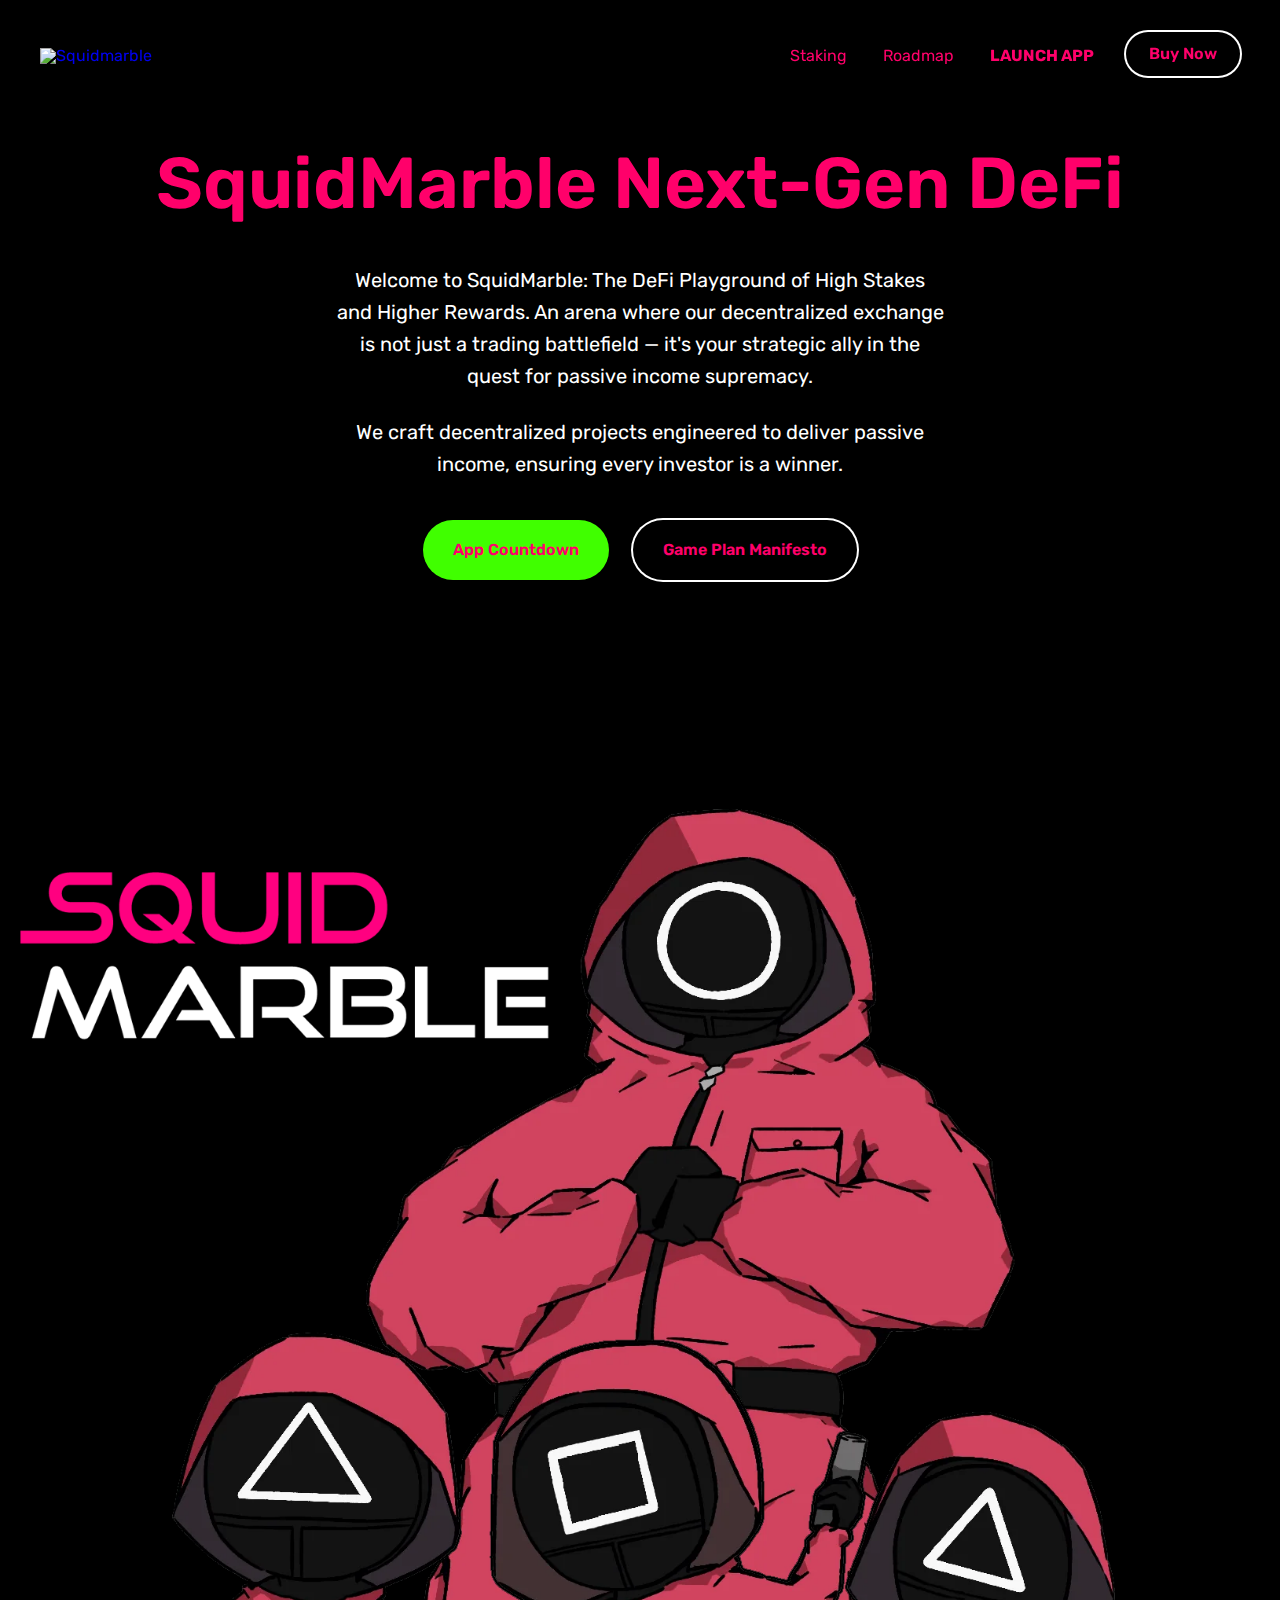
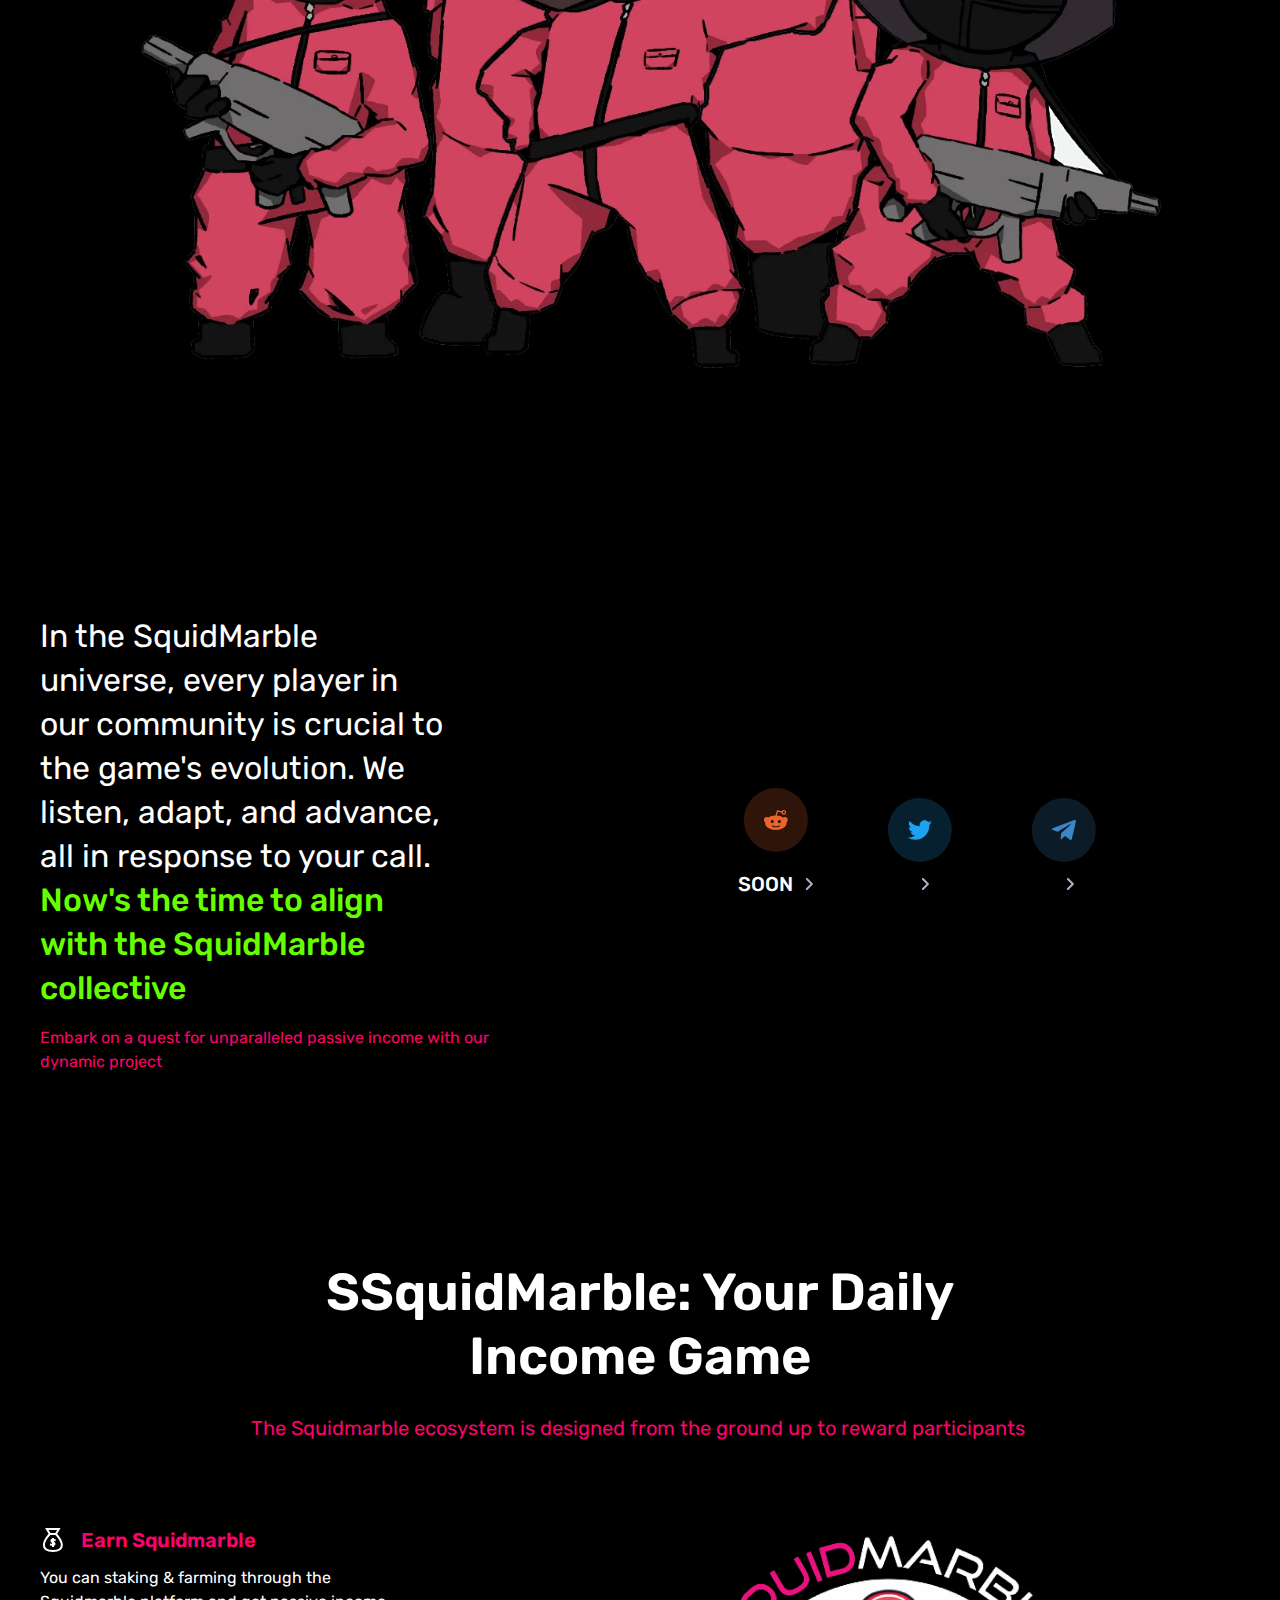
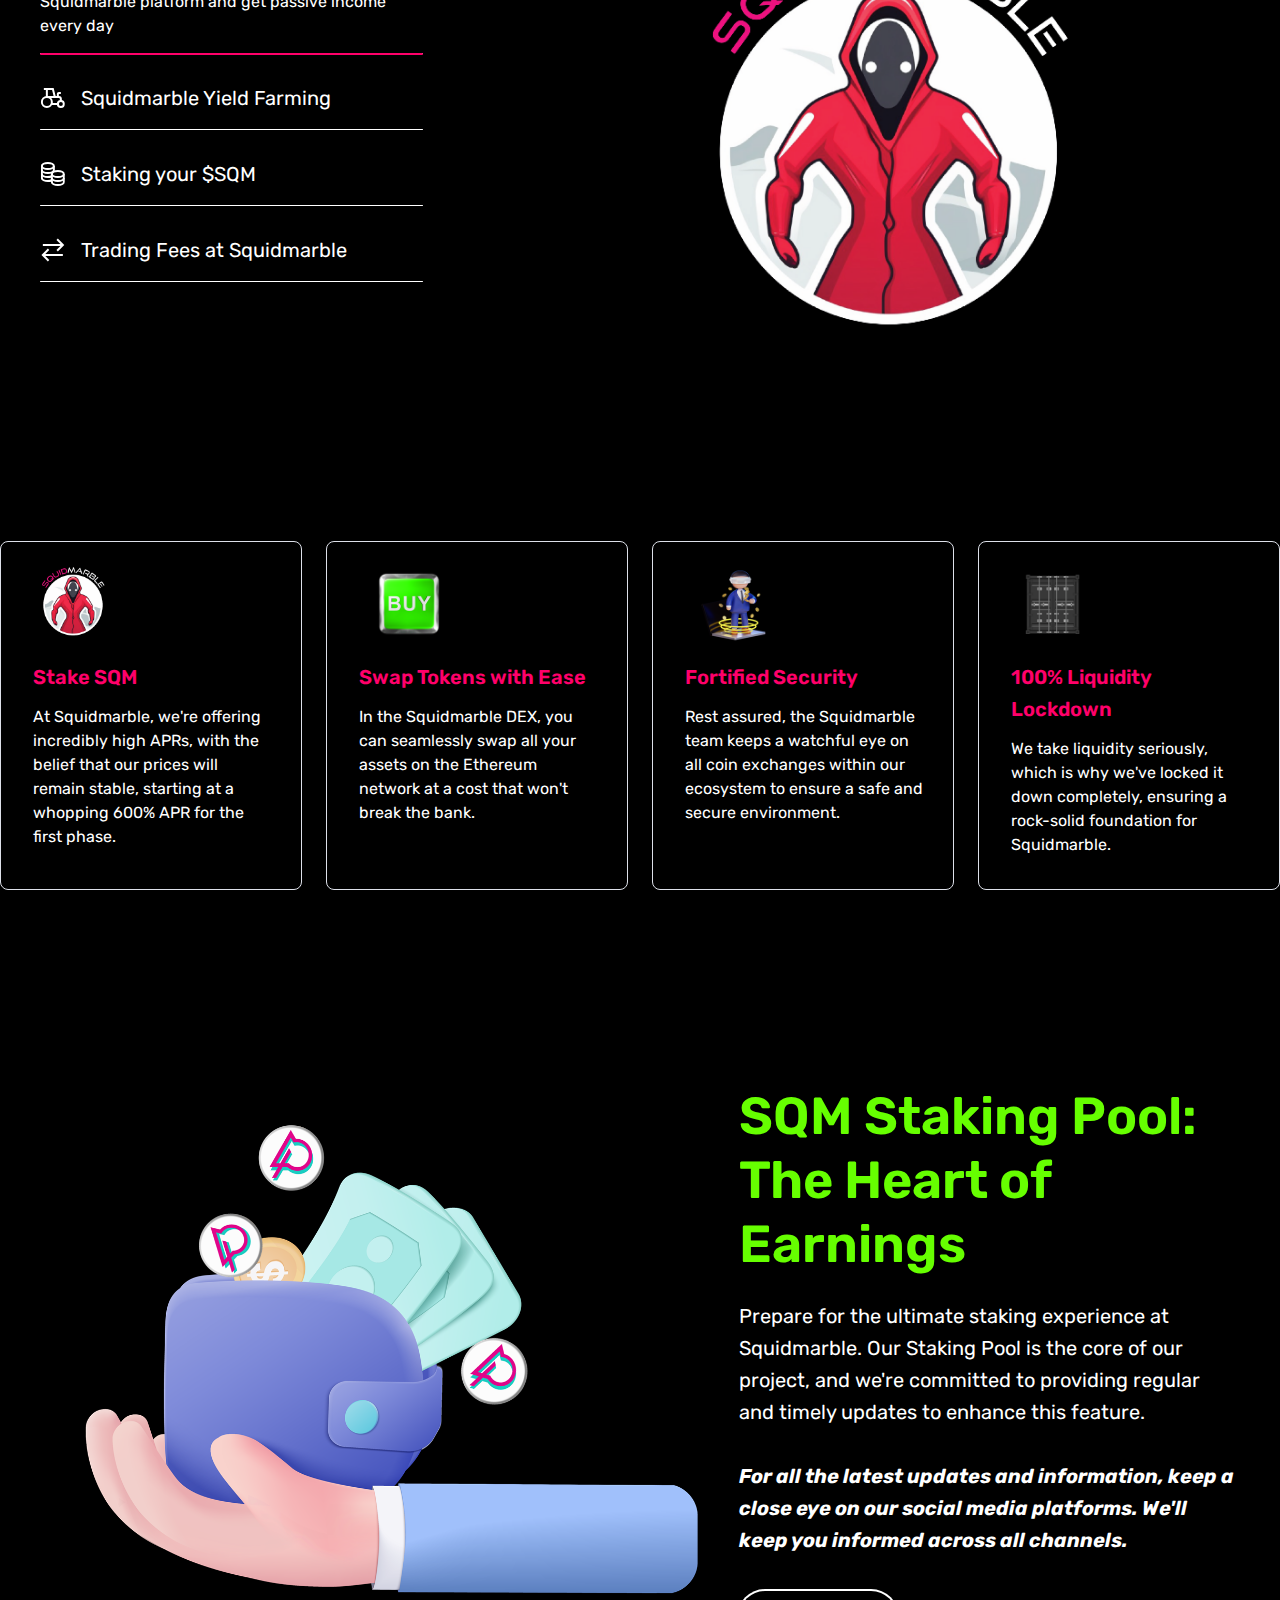
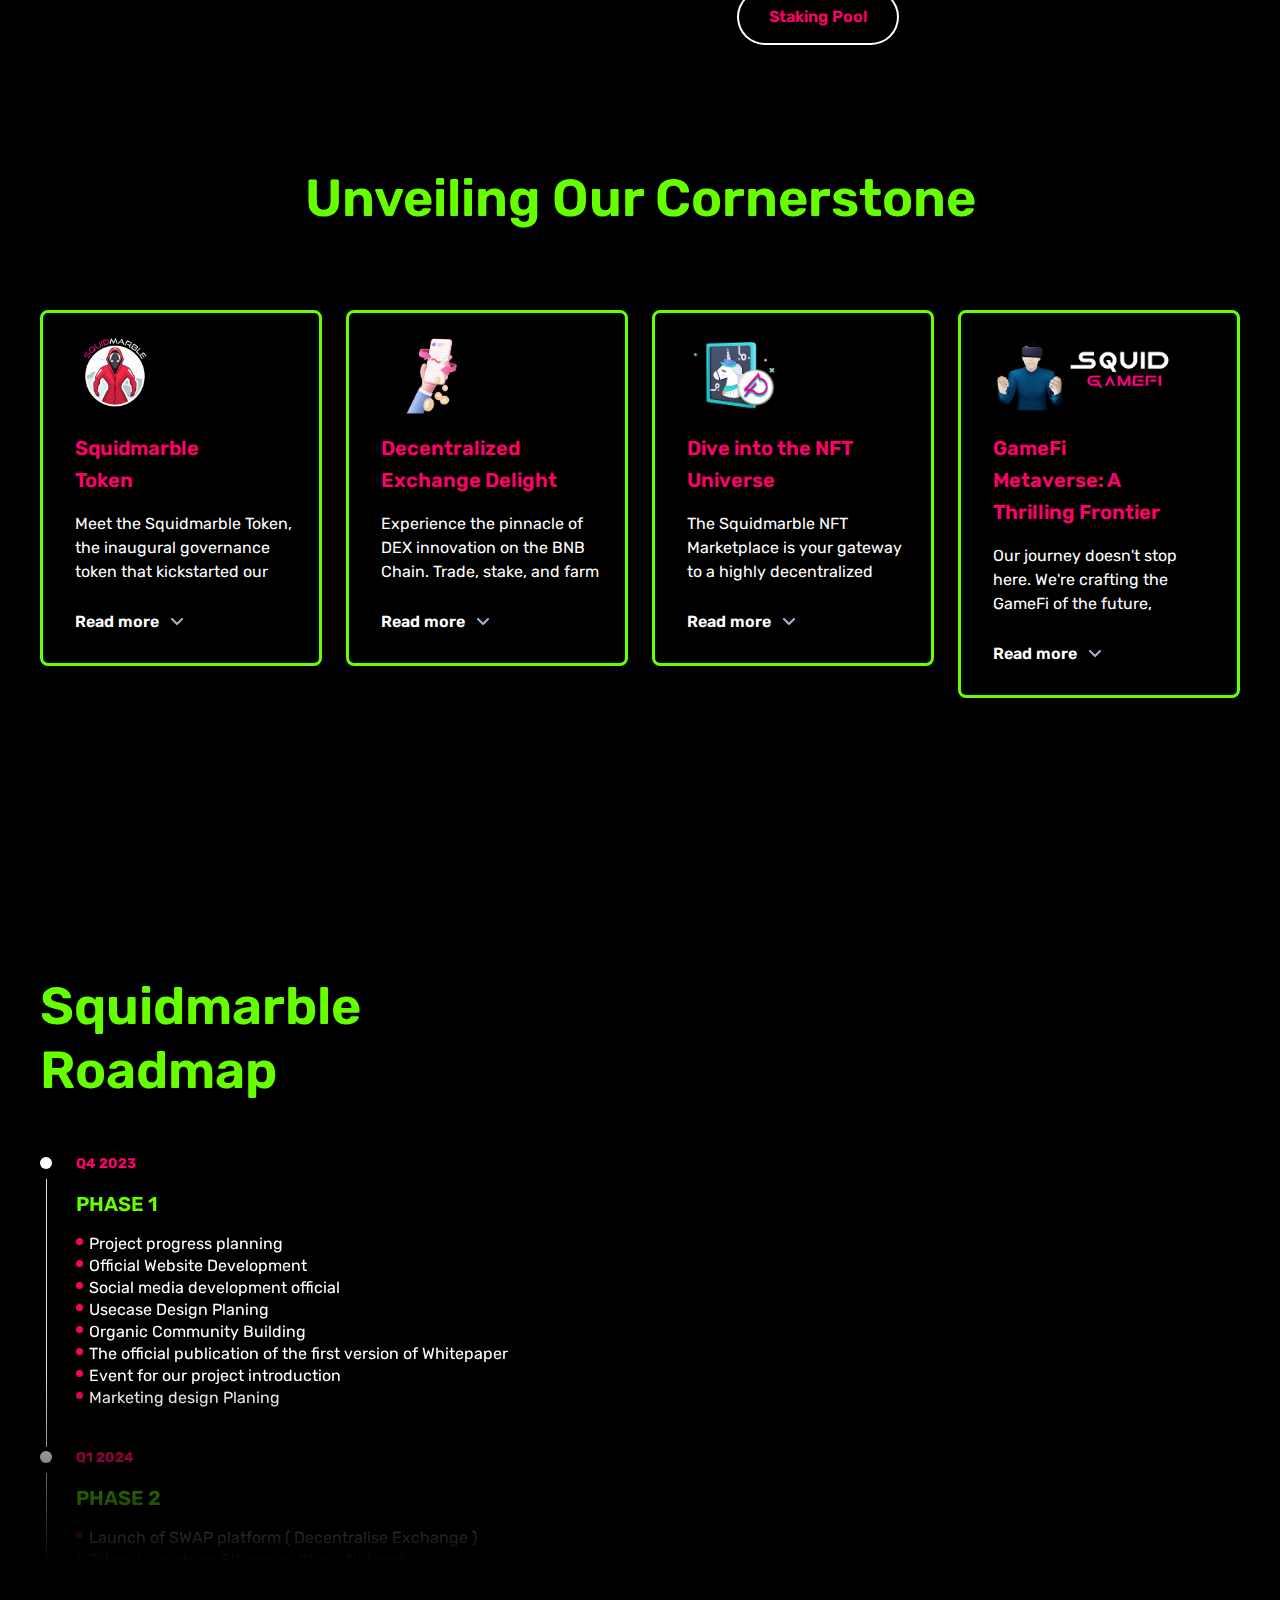
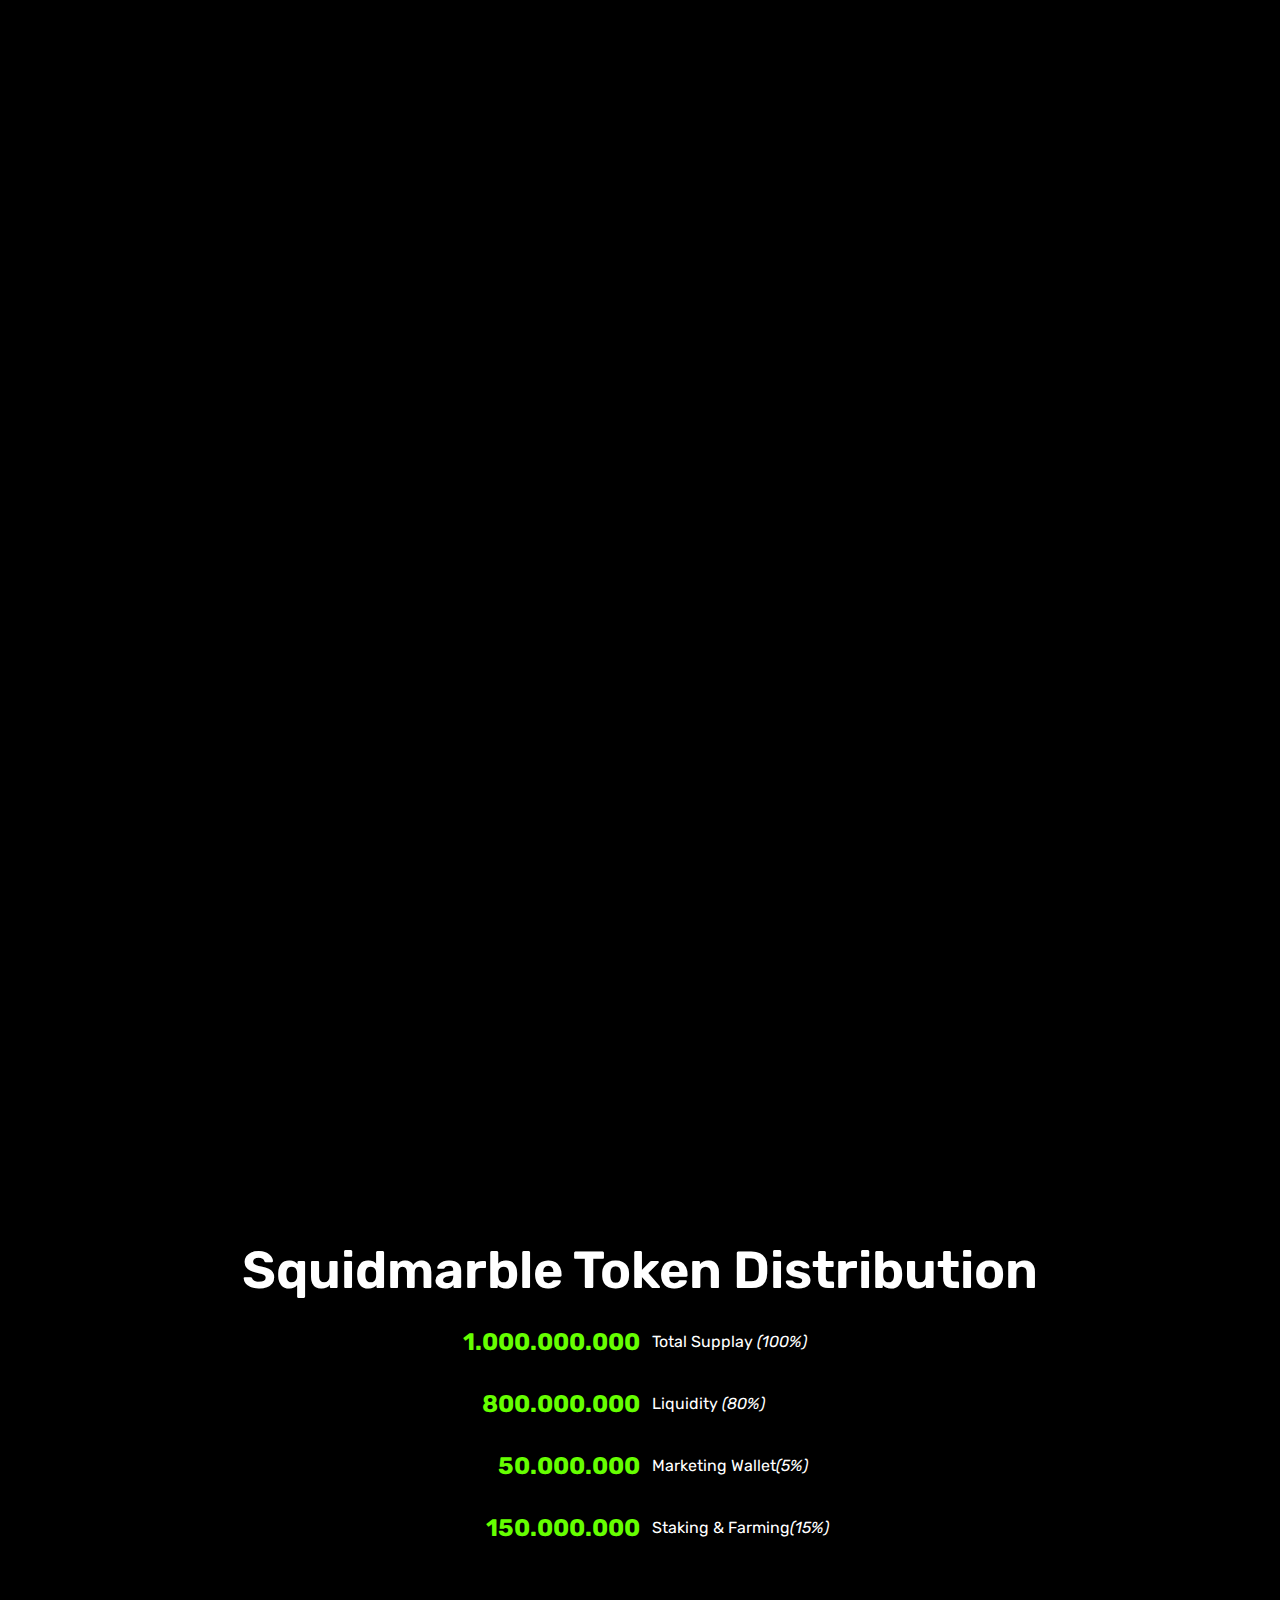
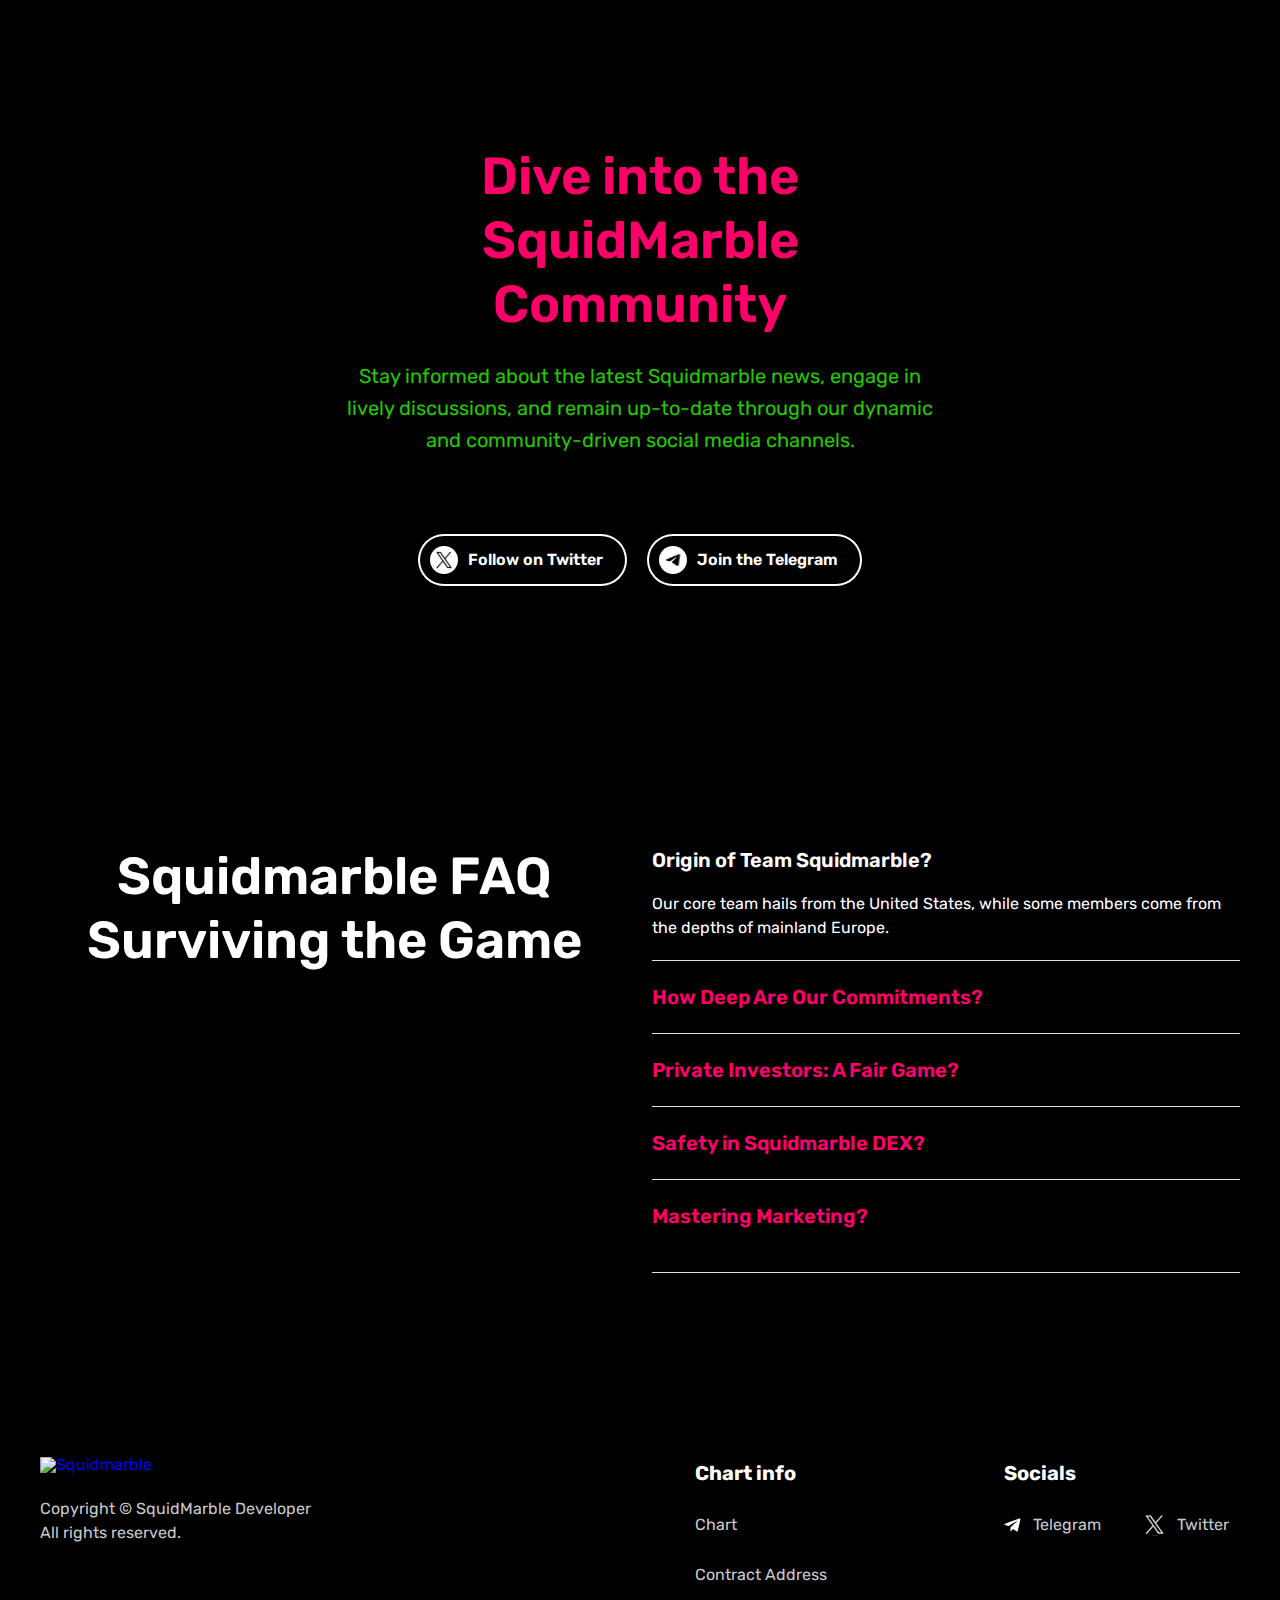
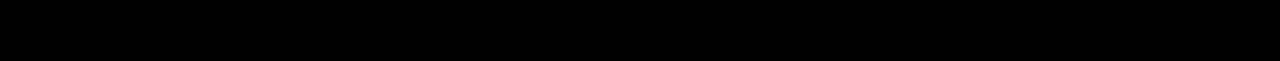
==== index.html @ 3fe1e19d "first commit" ====
<!DOCTYPE html>
<html lang="en">

<head>
    <meta charset="utf-8">

    <meta http-equiv="X-UA-Compatible" content="IE=edge">
    <meta name="viewport" content="width=device-width,initial-scale=1">
    <meta name="title" content>
    <meta name="HandheldFriendly" content="true">
    <meta name="keywords" content="Squidmarble, SQMS swap, community driven, Squidmarble , margindex, margin dex">
    <meta name="description" content="Squidmarble the Next Defi Generation ">
    <meta name="robots" content="index, follow, max-image-preview:large, max-snippet:-1, max-video-preview:-1">
    <meta name="google-site-verification" content="RtBxcLBtGXxEgmOF1gCZy0cB_8_mSmBjS_as_GaLilU">
    <link rel="apple-touch-icon" sizes="180x180" href="images/apple-touch-icon.html">
    <link rel="icon" type="image/png" sizes="32x32" href="images/defi-1.png">
    <link rel="icon" type="image/png" sizes="16x16" href="images/favicon-16x16.png">
    <link rel="mask-icon" href="fonts/safari-pinned-tab.svg" color="#E63223">
    <meta name="msapplication-TileColor" content="#E63223">
    <link rel="mask-icon" href="static.html" color="#E63223">
    <link rel="canonical" href="https://Squidmarble.net/">
    <meta name="theme-color" content="#E63223">

  


    <!-- Open Graph / Facebook -->
    <meta property="og:locale" content="en_US">
    <meta property="og:type" content="website">
    <meta property="og:url" content="https://Squidmarble.net/">
    <meta property="og:title" content="Home">
    <meta property="og:site_name" content="Squidmarble">
    <meta property="og:title" content="Squidmarble">
    <meta property="og:description"
        content="Squidmarble The Next Squidmarble the Next Defi Generation DeFi of community driven and a decentralized margin trading protocol">
    <meta property="og:image" content="images/Squidmarble.png">

    <!-- Twitter -->
    <meta name="twitter:site" content="@SquidmarbleStBets">
    <meta property="twitter:card" content="https://Squidmarble.net/static/logo.svg">
    <meta property="twitter:url" content="https://Squidmarble.net/">
    <meta property="twitter:description"
        content="Squidmarble The Next Squidmarble the Next Defi Generation DeFi of community driven and a decentralized margin trading protocol">
    <meta property="twitter:image" content="https://Squidmarble.net/static/logo.svg">
    <title>
        Squidmarble The Next Defi & GameFi Project </title>
    <!-- Google Tag Manager -->
    <script async src="../www.googletagmanager.com/gtm3c4d.js?id=GTM-KKPHSHS"></script>
    <script>
        (function (w, d, s, l, i) {
            w[l] = w[l] || [];
            w[l].push({ "gtm.start": new Date().getTime(), event: "gtm.js" });
            var f = d.getElementsByTagName(s)[0],
                j = d.createElement(s),
                dl = l != "dataLayer" ? "&l=" + l : "";
            j.async = true;
            j.src = "../www.googletagmanager.com/gtm5445.html?id=" + i + dl;
            f.parentNode.insertBefore(j, f);
        })(window, document, "script", "dataLayer", "GTM-KKPHSHS");
    </script>
    <!-- End Google Tag Manager -->
    <link href="css/main.css" rel="stylesheet">
    
</head>

<body>

    <body style="background-color:rgb(0, 0, 0) !important">

        <!-- Google Tag Manager (noscript) -->
        <noscript><iframe src="https://www.googletagmanager.com/ns.html?id=GTM-KKPHSHS" height="0" width="0"
                style="display: none; visibility: hidden"></iframe></noscript>
        <!-- End Google Tag Manager (noscript) -->
        <header class="primary-header">
            <div style="
          height: 39px;
          background: #00a0ca;
          margin-bottom: 16px;
          display: flex;
          justify-content: center;
          align-items: center;
          padding-top: 0px;
          display: none;
        ">
                <a href="#"><span style="
              font-size: 18px;
              font-weight: 700;
              background: #00a0ca;
              color: rgb(255, 0, 0);
            ">
                        Staking Is Live</span><span style="
              font-size: 14px;
              font-weight: 700;
              background: #00b3d5;
              color: white;
              padding: 6px;
              border-radius: 10px;
              margin-left: 10px;
              padding-left: 11px;
              padding-right: 11px; /* display: none; */
            ">
                        Stake Now</span></a>
            </div>
            <div class="container container-wide">
                <div class="row">
                    <div class="logo">
                        <a href="index.html">
                            <img src="images/Squidmarble.png" alt="Squidmarble">
                        </a>
                    </div>
                    <div class="flex-right">
                        <nav>
                            <a href="#">Staking</a>
                            <a href="#">Roadmap</a>
                            <a href="#"><b>LAUNCH APP</b></a>
                        </nav>

                        <div class="btn-wrap">
                            <a href="#"
                                class="btn btn--blue_border click_presale"><span class>Buy Now</span></a>
                        </div>

                        <div class="menu-burger">
                            <svg class="close" width="24" height="24" viewBox="0 0 24 24" fill="none"
                                xmlns="http://www.w3.org/2000/svg">
                                <path
                                    d="M19.7 4.3C19.3 3.9 18.7 3.9 18.3 4.3L12 10.6L5.7 4.3C5.3 3.9 4.7 3.9 4.3 4.3C3.9 4.7 3.9 5.3 4.3 5.7L10.6 12L4.3 18.3C3.9 18.7 3.9 19.3 4.3 19.7C4.5 19.9 4.7 20 5 20C5.3 20 5.5 19.9 5.7 19.7L12 13.4L18.3 19.7C18.5 19.9 18.8 20 19 20C19.2 20 19.5 19.9 19.7 19.7C20.1 19.3 20.1 18.7 19.7 18.3L13.4 12L19.7 5.7C20.1 5.3 20.1 4.7 19.7 4.3Z"
                                    fill="#ffffff" />
                            </svg>

                            <svg class="open" width="24" height="24" viewBox="0 0 24 24" fill="none"
                                xmlns="http://www.w3.org/2000/svg">
                                <path d="M1 12H23" stroke="#ffffff" stroke-width="2" stroke-miterlimit="10"
                                    stroke-linecap="round" />
                                <path d="M1 5H23" stroke="#ffffff" stroke-width="2" stroke-miterlimit="10"
                                    stroke-linecap="round" />
                                <path d="M1 19H23" stroke="#ffffff" stroke-width="2" stroke-miterlimit="10"
                                    stroke-linecap="round" />
                            </svg>
                        </div>
                    </div>
                </div>
            </div>

            <div class="mobile-header hidden">
                <div class="container">
                    <nav>
                        <a href="#"
                            class="click_presale">Buy Squidmarble</a>
                        <a href="#">Rewards</a>
                        <a href="#">Roadmap</a>
                        <a href="#">FAQ</a>
                    </nav>

                    <div class="btn-wrap">
                        <a href="#" class="btn btn--blue_border"><span>LAUNCH
                                APP</span></a>
                    </div>
                </div>

                <div class="illustration"></div>
            </div>
        </header>

        <main>
            <section class="hero-section">
                <div class="container">
                    <div class="row">
                        <div class="col">
                            <h1 id="main-hero-title-animation">
                                SquidMarble Next-Gen DeFi
                            </h1>
                            <div class="text-wrap" id="main-hero-title-animation">
                                <p>
                                    Welcome to SquidMarble: The DeFi Playground of High Stakes and Higher Rewards. An arena where our decentralized exchange is not just a trading battlefield — it's your strategic ally in the quest for passive income supremacy.

                                </p>
                                <p>
                                    We craft decentralized projects engineered to deliver passive income, ensuring every investor is a winner.
                                </p>
                            </div>
                            <div class="btn-wrap" id="secondary-hero-title-animation">
                                <a href="#"
                                    class="btn btn--primary click_presale"
                                    class="btn btn--blue_border click_presale"><span class>App Countdown</span></a>
                                <a href="#"
                                    class="btn btn--blue_border click_presale"><span class>Game Plan Manifesto</span></a>
                            </div>
                            <div class="btn-wrap copy-address" id="secondary-hero-title-animation">
                                <span style="
                    font-size: 18px;
                    font-weight: 700;
                    color: #ffffff;
                    display: block;
                    padding-left: 3px;
                    padding-top: 10px;
                    padding-right: 6px;
                  "></span>

                                <div class="copy-address d-inline-block" style="margin-top: 4px">
                                    <div class="address-wrapper" style="
                      display: inline-flex;
                      align-items: center;
                      justify-content: center;
                      padding: 8px 10px;
                      background-color: #000000;
                      border-radius: 6px;
                      cursor: pointer;
                    ">
                                        <span style="
                        font-size: 14px;
                        color: white;
                        margin-right: 8px;
                        font-weight: 600;
                      "></span><svg xmlns="" viewBox="0 0 512 512" style="height: 16px; fill: rgb(0, 0, 0)">
                                            <!--! Font Awesome Pro 6.0.0 by @fontawesome - https://fontawesome.com License - https://fontawesome.com/license (Commercial License) Copyright 2022 Fonticons, Inc. -->
                                            <path
                                                d="M0 224C0 188.7 28.65 160 64 160H128V288C128 341 170.1 384 224 384H352V448C352 483.3 323.3 512 288 512H64C28.65 512 0 483.3 0 448V224zM224 352C188.7 352 160 323.3 160 288V64C160 28.65 188.7 0 224 0H448C483.3 0 512 28.65 512 64V288C512 323.3 483.3 352 448 352H224z">
                                            </path>
                                        </svg>
                                    </div>
                                </div>
                            </div>
                            <div id="copy-success" style="display: none; padding-left: 3px; margin-top: 5px">
                                Saved to clipboard!
                            </div>
                        </div>

                        <div class="illustration">
                            <img src="images/squidmarble_illusgtration.png">
                        </div>
                    </div>
                </div>

                <div class="mobile-illustration">
                    <img src="images/squidmarble_illusgtration.png">
                </div>
            </section>

            <section class="socials-section">
                <div class="container">
                    <div class="row">
                        <div class="left-side">
                            <h2>
                                In the SquidMarble universe, every player in our community is crucial to the game's evolution. We listen, adapt, and advance, all in response to your call. 
                                <br> <span>Now's the time to align with the SquidMarble collective</span>
                            </h2>
                            <p>
                                Embark on a quest for unparalleled passive income with our dynamic project
                            </p>
                        </div>

                        <div class="socials">
                            <a href="#" class="social">
                                <div class="icon">
                                    <svg width="65" height="64" viewBox="0 0 65 64" fill="none"
                                        xmlns="http://www.w3.org/2000/svg">
                                        <circle opacity="0.2" cx="32.856" cy="32" r="32" fill="#EC632B" />
                                        <g clip-path="url(#clip0_179:74)">
                                            <path
                                                d="M44.856 31.7999C44.856 30.1999 43.556 28.8999 41.956 28.8999C41.256 28.8999 40.656 29.0999 40.156 29.4999C38.356 28.3999 36.156 27.6999 33.756 27.5999L34.956 23.6999L38.356 24.4999C38.456 25.6999 39.456 26.6999 40.756 26.6999C42.056 26.6999 43.156 25.5999 43.156 24.2999C43.156 22.9999 42.056 21.8999 40.756 21.8999C39.856 21.8999 39.056 22.3999 38.656 23.1999L34.656 22.2999C34.356 22.1999 33.956 22.3999 33.856 22.6999L32.356 27.5999C29.856 27.6999 27.356 28.2999 25.556 29.4999C25.056 29.0999 24.456 28.8999 23.756 28.8999C22.156 28.8999 20.856 30.1999 20.856 31.7999C20.856 32.7999 21.356 33.6999 22.056 34.1999C22.056 34.3999 22.056 34.6999 22.056 34.8999C22.056 36.8999 23.256 38.6999 25.356 40.0999C27.356 41.3999 30.056 42.0999 32.856 42.0999C35.656 42.0999 38.356 41.3999 40.356 40.0999C42.456 38.6999 43.656 36.8999 43.656 34.8999C43.656 34.6999 43.656 34.4999 43.656 34.2999C44.356 33.6999 44.856 32.7999 44.856 31.7999ZM40.856 23.1999C41.456 23.1999 41.956 23.6999 41.956 24.2999C41.956 24.8999 41.456 25.3999 40.856 25.3999C40.256 25.3999 39.756 24.8999 39.756 24.2999C39.756 23.6999 40.256 23.1999 40.856 23.1999ZM27.656 33.5999C27.656 32.6999 28.456 31.9999 29.256 31.9999C30.156 31.9999 30.856 32.7999 30.856 33.5999C30.856 34.3999 30.156 35.1999 29.256 35.1999C28.456 35.1999 27.656 34.4999 27.656 33.5999ZM36.856 38.2999C36.056 39.0999 34.756 39.4999 32.956 39.4999C31.156 39.4999 29.856 39.0999 29.056 38.2999C28.756 37.9999 28.756 37.5999 29.056 37.3999C29.356 37.0999 29.756 37.0999 29.956 37.3999C30.556 37.9999 31.556 38.2999 32.956 38.2999C34.356 38.2999 35.356 37.9999 35.956 37.3999C36.256 37.0999 36.656 37.0999 36.856 37.3999C37.056 37.6999 37.056 38.0999 36.856 38.2999ZM36.456 35.1999C35.556 35.1999 34.756 34.4999 34.756 33.5999C34.756 32.6999 35.556 31.9999 36.456 31.9999C37.356 31.9999 38.056 32.7999 38.056 33.5999C38.056 34.3999 37.356 35.1999 36.456 35.1999Z"
                                                fill="#EC632B" />
                                        </g>
                                        <defs>
                                            <clippath id="clip0_179:74">
                                                <rect width="24" height="24" fill="white"
                                                    transform="translate(20.856 20)" />
                                            </clippath>
                                        </defs>
                                    </svg>
                                </div>
                                <div class="count">
                                    SOON
                                    <span>
                                        <svg width="8" height="12" viewBox="0 0 8 12" fill="none"
                                            xmlns="http://www.w3.org/2000/svg">
                                            <path
                                                d="M7.56367 5.28071L2.57228 0.280712C2.38401 0.0985538 2.13184 -0.00224062 1.87009 3.78026e-05C1.60835 0.00231622 1.35797 0.107485 1.17288 0.292893C0.987791 0.478301 0.882803 0.729114 0.880529 0.991311C0.878254 1.25351 0.978875 1.50611 1.16072 1.69471L5.44633 5.98771L1.16072 10.2807C1.06537 10.373 0.989323 10.4833 0.937004 10.6053C0.884685 10.7273 0.857147 10.8585 0.855995 10.9913C0.854843 11.1241 0.880101 11.2558 0.930295 11.3787C0.98049 11.5016 1.05461 11.6132 1.14835 11.7071C1.24208 11.801 1.35354 11.8753 1.47622 11.9255C1.59891 11.9758 1.73036 12.0011 1.86291 12C1.99546 11.9988 2.12645 11.9712 2.24825 11.9188C2.37004 11.8664 2.4802 11.7902 2.57228 11.6947L7.56367 6.69471C7.75082 6.50718 7.85596 6.25288 7.85596 5.98771C7.85596 5.72255 7.75082 5.46824 7.56367 5.28071Z"
                                                fill="#AAB2CA" />
                                        </svg>
                                    </span>
                                </div>
                            </a>
                            <a href="https://twitter.com/SquidmarbleOFC" class="social">
                                <div class="icon">
                                    <svg width="65" height="64" viewBox="0 0 65 64" fill="none"
                                        xmlns="http://www.w3.org/2000/svg">
                                        <circle opacity="0.2" cx="32.856" cy="32" r="32" fill="#1DA1F2" />
                                        <g clip-path="url(#clip0_179:79)">
                                            <path
                                                d="M44.856 24.5998C43.956 24.9998 43.056 25.2998 42.056 25.3998C43.056 24.7998 43.856 23.7998 44.256 22.6998C43.256 23.2998 42.256 23.6998 41.156 23.8998C40.256 22.8998 38.956 22.2998 37.556 22.2998C34.856 22.2998 32.656 24.4998 32.656 27.1998C32.656 27.5998 32.656 27.9998 32.756 28.2998C28.556 28.0998 24.956 26.0998 22.556 23.0998C22.056 23.8998 21.856 24.6998 21.856 25.5998C21.856 27.2998 22.756 28.7998 24.056 29.6998C23.256 29.6998 22.456 29.4998 21.856 29.0998C21.856 29.0998 21.856 29.0998 21.856 29.1998C21.856 31.5998 23.556 33.5998 25.756 33.9998C25.356 34.0998 24.956 34.1998 24.456 34.1998C24.156 34.1998 23.856 34.1998 23.556 34.0998C24.156 36.0998 25.956 37.4998 28.156 37.4998C26.456 38.7998 24.356 39.5998 22.056 39.5998C21.656 39.5998 21.256 39.5998 20.856 39.4998C23.056 40.8998 25.656 41.6998 28.356 41.6998C37.456 41.6998 42.356 34.1998 42.356 27.6998C42.356 27.4998 42.356 27.2998 42.356 27.0998C43.356 26.3998 44.156 25.4998 44.856 24.5998Z"
                                                fill="#1DA1F2" />
                                        </g>
                                        <defs>
                                            <clippath id="clip0_179:79">
                                                <rect width="24" height="24" fill="white"
                                                    transform="translate(20.856 20)" />
                                            </clippath>
                                        </defs>
                                    </svg>
                                </div>
                                <div class="count">
                                    <span>
                                        <svg width="8" height="12" viewBox="0 0 8 12" fill="none"
                                            xmlns="http://www.w3.org/2000/svg">
                                            <path
                                                d="M7.56367 5.28071L2.57228 0.280712C2.38401 0.0985538 2.13184 -0.00224062 1.87009 3.78026e-05C1.60835 0.00231622 1.35797 0.107485 1.17288 0.292893C0.987791 0.478301 0.882803 0.729114 0.880529 0.991311C0.878254 1.25351 0.978875 1.50611 1.16072 1.69471L5.44633 5.98771L1.16072 10.2807C1.06537 10.373 0.989323 10.4833 0.937004 10.6053C0.884685 10.7273 0.857147 10.8585 0.855995 10.9913C0.854843 11.1241 0.880101 11.2558 0.930295 11.3787C0.98049 11.5016 1.05461 11.6132 1.14835 11.7071C1.24208 11.801 1.35354 11.8753 1.47622 11.9255C1.59891 11.9758 1.73036 12.0011 1.86291 12C1.99546 11.9988 2.12645 11.9712 2.24825 11.9188C2.37004 11.8664 2.4802 11.7902 2.57228 11.6947L7.56367 6.69471C7.75082 6.50718 7.85596 6.25288 7.85596 5.98771C7.85596 5.72255 7.75082 5.46824 7.56367 5.28071Z"
                                                fill="#AAB2CA" />
                                        </svg>
                                    </span>
                                </div>
                            </a>
                            <a href="https://t.me/Squidmarble" class="social">
                                <div class="icon">
                                    <svg width="65" height="64" viewBox="0 0 65 64" fill="none"
                                        xmlns="http://www.w3.org/2000/svg">
                                        <circle opacity="0.2" cx="32.856" cy="32" r="32" fill="#3B86C7" />
                                        <path
                                            d="M44.8082 22.4198C44.7887 22.3302 44.7462 22.2474 44.6849 22.1798C44.6236 22.1121 44.5458 22.0621 44.4592 22.0347C44.1439 21.9715 43.8176 21.9949 43.5142 22.1024C43.5142 22.1024 22.4852 29.7427 21.2842 30.5887C21.0262 30.7706 20.9392 30.8767 20.8962 31.0011C20.6882 31.6075 21.3352 31.8683 21.3352 31.8683L26.7552 33.6533C26.8468 33.6699 26.9411 33.6644 27.0302 33.6371C28.2622 32.8497 39.4302 25.7189 40.0792 25.4793C40.1792 25.449 40.2562 25.4793 40.2362 25.5551C39.9782 26.4699 30.3272 35.135 30.2742 35.1876C30.2484 35.209 30.2283 35.2366 30.2157 35.2678C30.2031 35.299 30.1985 35.333 30.2022 35.3665L29.6962 40.7154C29.6962 40.7154 29.4842 42.3801 31.1312 40.7154C32.2992 39.5338 33.4202 38.5554 33.9802 38.0794C35.8442 39.3802 37.8492 40.8185 38.7142 41.5715C38.8597 41.7139 39.0321 41.8251 39.2211 41.8986C39.4101 41.972 39.6118 42.0062 39.8142 41.9991C40.0634 41.9684 40.2975 41.8617 40.4852 41.6932C40.6729 41.5248 40.8055 41.3025 40.8652 41.056C40.8652 41.056 44.6952 25.4672 44.8232 23.379C44.8362 23.1768 44.8532 23.0434 44.8552 22.9029C44.8614 22.7404 44.8456 22.5779 44.8082 22.4198Z"
                                            fill="#3B86C7" />
                                    </svg>
                                </div>
                                <div class="count">
                                    <span>
                                        <svg width="8" height="12" viewBox="0 0 8 12" fill="none"
                                            xmlns="http://www.w3.org/2000/svg">
                                            <path
                                                d="M7.56367 5.28071L2.57228 0.280712C2.38401 0.0985538 2.13184 -0.00224062 1.87009 3.78026e-05C1.60835 0.00231622 1.35797 0.107485 1.17288 0.292893C0.987791 0.478301 0.882803 0.729114 0.880529 0.991311C0.878254 1.25351 0.978875 1.50611 1.16072 1.69471L5.44633 5.98771L1.16072 10.2807C1.06537 10.373 0.989323 10.4833 0.937004 10.6053C0.884685 10.7273 0.857147 10.8585 0.855995 10.9913C0.854843 11.1241 0.880101 11.2558 0.930295 11.3787C0.98049 11.5016 1.05461 11.6132 1.14835 11.7071C1.24208 11.801 1.35354 11.8753 1.47622 11.9255C1.59891 11.9758 1.73036 12.0011 1.86291 12C1.99546 11.9988 2.12645 11.9712 2.24825 11.9188C2.37004 11.8664 2.4802 11.7902 2.57228 11.6947L7.56367 6.69471C7.75082 6.50718 7.85596 6.25288 7.85596 5.98771C7.85596 5.72255 7.75082 5.46824 7.56367 5.28071Z"
                                                fill="#AAB2CA" />
                                        </svg>
                                    </span>
                                </div>
                            </a>

                        </div>
                    </div>
                </div>
            </section>




            <section class="rewards-section" id="rewards">
                <div class="container">
                    <div class="heading">
                        <h2>SSquidMarble: Your Daily Income Game</h2>
                        <p>
                            The Squidmarble ecosystem is designed from the ground up to reward
                            participants
                        </p>
                    </div>
                    <div class="row">
                        <div class="col">
                            <div class="mobile-select">
                                <select class="js-tabs-mobile" name="tabs">
                                    <option value="earn">Earn Squidmarble</option>
                                    <option value="yield">Squidmarble Yield Farming</option>
                                    <option value="staking">Staking your $SQM</option>
                                    <option value="trading">Trading Fees at Squidmarble</option>
                                    <option value="liquidations">Liquidations</option>
                                    <option value="diamond">Diamond Hands</option>
                                    <option value="community">Community participation</option>
                                    <option value="vault">Vault Fees</option>
                                    <option value="burn">Leveraged Burn</option>
                                </select>

                                <div class="text-wrap">
                                    <p>
                                        Securely deposit in our audited vaults and earn interest
                                    </p>
                                </div>
                            </div>

                            <div class="accordion activated">
                                <div class="tab active" data-image="earn">
                                    <div class="top">
                                        <div class="icon">
                                            <img src="fonts/earn.svg">
                                        </div>
                                        <div class="title">Earn Squidmarble</div>
                                    </div>

                                    <div class="text">
                                        <p>You can staking & farming through the Squidmarble platform and get passive
                                            income every day
                                        </p>
                                    </div>
                                </div>
                                <div class="tab none" data-image="yield">
                                    <div class="top">
                                        <div class="icon">
                                            <img src="fonts/yield.svg">
                                        </div>
                                        <div class="title">Squidmarble Yield Farming</div>
                                    </div>

                                    <div class="text">
                                        <p>
                                            Farm yield by providing liquidity to the Squidmarble DEX
                                        </p>
                                    </div>
                                </div>
                                <div class="tab none" data-image="staking">
                                    <div class="top">
                                        <div class="icon">
                                            <img src="fonts/staking.svg">
                                        </div>
                                        <div class="title">Staking your $SQM</div>
                                    </div>

                                    <div class="text">
                                        <p>
                                            Staking your assets in our Dex and get passive income
                                            Get $SQM as a reward for you
                                        </p>
                                    </div>
                                </div>
                                <div class="tab none" data-image="trading">
                                    <div class="top">
                                        <div class="icon">
                                            <img src="fonts/trading.svg">
                                        </div>
                                        <div class="title">Trading Fees at Squidmarble</div>
                                    </div>

                                    <div class="text">
                                        <p>
                                            With low fees you can trade on Squidmarble DEX and get the best experience
                                        </p>
                                    </div>
                                </div>
                                
                            </div>
                        </div>
                        <div class="col">
                            <div class="illustration">
                                <img src="images/rewards-ill.png" class="active" data-title="earn">
                                <img src="fonts/yield_1.svg" class="none" data-title="yield">
                                <img src="fonts/staking_1.svg" class="none" data-title="staking">
                                <img src="fonts/trading-fees.svg" class="none" data-title="trading">
                                <img src="fonts/liquidations_1.svg" class="none" data-title="liquidations">
                                <img src="images/diamond-hands.png" class="none" data-title="diamond">
                                <img src="fonts/community_1.svg" class="none" data-title="community">
                                <img src="images/vault.png" class="none" data-title="vault">
                                <img src="images/burn.png" class="none" data-title="burn">
                            </div>
                        </div>
                    </div>
                </div>
            </section>

            <section class="dex-section">
                <div class="illustration"></div>
                <div class="row">
                    <div class="block">
                        <div class="icon">
                            <img src="images/dex-1.png">
                        </div>
                        <h3>Stake SQM</h3>
                        <p>
                            At Squidmarble, we're offering incredibly high APRs, with the belief that our prices will remain stable, starting at a whopping 600% APR for the first phase.
                        </p>
                    </div>
                    <div class="block">
                        <div class="icon">
                            <img src="images/dex-2.png">
                        </div>
                        <h3>Swap Tokens with Ease</h3>
                        <p>
                            In the Squidmarble DEX, you can seamlessly swap all your assets on the Ethereum network at a cost that won't break the bank.
                        </p>
                    </div>
                    <div class="block">
                        <div class="icon">
                            <img src="images/dex-3.png">
                        </div>
                        <h3>Fortified Security</h3>
                        <p>
                            Rest assured, the Squidmarble team keeps a watchful eye on all coin exchanges within our ecosystem to ensure a safe and secure environment.
                        </p>
                    </div>
                    <div class="block">
                        <div class="icon">
                            <img src="images/dex-4.png">
                        </div>
                        <h3>100% Liquidity Lockdown</h3>
                        <p>We take liquidity seriously, which is why we've locked it down completely, ensuring a rock-solid foundation for Squidmarble.</p>
                    </div>
                </div>
                </div>
            </section>
            <section class="hodl-section" id="staking">
                <div class="container">
                    <div class="row">
                        <div class="col">
                            <div class="illustration">
                                <img src="images/comingsoon.png" class="active" data-title="staking">
                            </div>
                        </div>
                        <div class="col">
                            <div class="heading">
                                <h2>
                                    SQM Staking Pool: The Heart of Earnings</h2>
                            </div>

                            <div class="text-wrap">
                                <p>
                                    Prepare for the ultimate staking experience at Squidmarble. Our Staking Pool is the core of our project, and we're committed to providing regular and timely updates to enhance this feature.

                                </p>
                                <p>
                                    <i><b>For all the latest updates and information, keep a close eye on our social media platforms. We'll keep you informed across all channels.</b></i>

                                </p>
                                <div class="btn-wrap">
                                    <a href="#"
                                        class="btn btn--blue_border"><span>Staking Pool</span></a>
                                </div>
                            </div>

                        </div>
                    </div>
                </div>
                </div>
            </section>


            <section class="defi-section">
                <div class="illustration"></div>

                <div class="container">
                    <div class="heading">
                        <h2>
                            Unveiling Our Cornerstone</h2>
                    </div>
                    <div class="row">
                        <div class="block">
                            <div class="image">
                                <img src="images/defi-1.png" alt="Squidmarble Token">
                            </div>
                            <div class="title">Squidmarble Token</div>
                            <div class="text-wrap">
                                <p>
                                    Meet the Squidmarble Token, the inaugural governance token that kickstarted our project.
                                </p>
                            </div>
                        </div>
                        <div class="block">
                            <div class="image">
                                <img src="images/defi-2.png" alt="Decentralize exchange">
                            </div>
                            <div class="title">Decentralized Exchange Delight</div>
                            <div class="text-wrap">
                                <p> Experience the pinnacle of DEX innovation on the BNB Chain. Trade, stake, and farm with ease, all while enjoying the lowest exchange fees, lucrative features, and more opportunities to earn passive income with Squidmarble.



                                </p>
                            </div>
                        </div>
                        <div class="block">
                            <div class="image">
                                <img src="images/defi-3.png" alt="Decentralized exchange">
                            </div>
                            <div class="title">Dive into the NFT Universe</div>
                            <div class="text-wrap">
                                <p>
                                    The Squidmarble NFT Marketplace is your gateway to a highly decentralized world. Here, everyone can trade their NFT assets with minimal taxes.
                                    <br> (currently in development)
                                </p>
                            </div>
                        </div>
                        <div class="block">
                            <div class="image">
                                <img src="images/defi-4.png" alt="GameFi Metaverse">
                            </div>
                            <div class="title">GameFi Metaverse: A Thrilling Frontier</div>
                            <div class="text-wrap">
                                <p>
                                    Our journey doesn't stop here. We're crafting the GameFi of the future, complete with exciting concepts and features. And guess what? NFTs will play a crucial role in your adventures, allowing you to not just play but also earn passive income. The future of Squidmarble is limitless!
                                </p>
                            </div>
                        </div>
                    </div>
                </div>
            </section>

            <section class="roadmap-section" id="roadmap">
                <div class="pin-section">
                    <div class="container">
                        <div class="row">
                            <div class="col">
                                <div class="heading">
                                    <h2>Squidmarble Roadmap</h2>
                                </div>

                                <div class="scrollable-area is-scrollable">
                                    <div class="shadow shadow--top"></div>
                                    <div class="shadow shadow--bottom"></div>

                                    <div class="points">
                                        <div class="point">
                                            <div class="content">
                                                <div class="time">Q4 2023</div>
                                                <div class="heading">PHASE 1</div>
                                                <div class="text-wrap">
                                                    <p></p>
                                                    <ul style="color: rgb(255, 255, 255); font-size: 16px">
                                                        <li style="
                                display: flex;
                                align-items: center;
                                margin-bottom: 6px;
                              ">
                                                            <div style="
                                  background: #ff006a;
                                  width: 7px;
                                  height: 7px;
                                  border-radius: 50%;
                                  display: flex;
                                  margin-top: -4px;
                                  margin-right: 6px;
                                "></div>
                                                            <div>
                                                                Project progress planning
                                                            </div>
                                                        </li>

                                                        <li style="
                                display: flex;
                                align-items: center;
                                margin-bottom: 6px;
                              ">
                                                            <div style="
                                  background: #ff006a;
                                  width: 7px;
                                  height: 7px;
                                  border-radius: 50%;
                                  display: flex;
                                  margin-top: -4px;
                                  margin-right: 6px;
                                "></div>
                                                            <div>
                                                                Official Website Development

                                                            </div>
                                                        </li>
                                                        <li style="
                                display: flex;
                                align-items: center;
                                margin-bottom: 6px;
                              ">
                                                            <div style="
                                  background: #ff006a;
                                  width: 7px;
                                  height: 7px;
                                  border-radius: 50%;
                                  display: flex;
                                  margin-top: -4px;
                                  margin-right: 6px;
                                "></div>
                                                            <div>Social media development official</div>
                                                        </li>
                                                        <li style="
                                display: flex;
                                align-items: center;
                                margin-bottom: 6px;
                                ">
                                                            <div style="
                                  background: #ff006a;
                                  width: 7px;
                                  height: 7px;
                                  border-radius: 50%;
                                  display: flex;
                                  margin-top: -4px;
                                  margin-right: 6px;
                                "></div>
                                                            <div>
                                                                Usecase Design Planing


                                                            </div>
                                                        </li>
                                                        <li style="
                                display: flex;
                                align-items: center;
                                margin-bottom: 6px;
                                ">
                                                            <div style="
                                  background: #ff006a;
                                  width: 7px;
                                  height: 7px;
                                  border-radius: 50%;
                                  display: flex;
                                  margin-top: -4px;
                                  margin-right: 6px;
                                "></div>
                                                            <div>
                                                                Organic Community Building

                                                            </div>
                                                        </li>
                                                        <li style="
                                display: flex;
                                align-items: center;
                                margin-bottom: 6px;
                                ">
                                                            <div style="
                                  background: #ff006a;
                                  width: 7px;
                                  height: 7px;
                                  border-radius: 50%;
                                  display: flex;
                                  margin-top: -4px;
                                  margin-right: 6px;
                                "></div>
                                                            <div>
                                                                The official publication of the first version of
                                                                Whitepaper

                                                            </div>
                                                        </li>
                                                        <li style="
                                display: flex;
                                align-items: center;
                                margin-bottom: 6px;
                                ">
                                                            <div style="
                                  background: #ff006a;
                                  width: 7px;
                                  height: 7px;
                                  border-radius: 50%;
                                  display: flex;
                                  margin-top: -4px;
                                  margin-right: 6px;
                                "></div>
                                                            <div>
                                                                Event for our project introduction

                                                            </div>
                                                        </li>
                                                        <li style="
                                display: flex;
                                align-items: center;
                                margin-bottom: 6px;
                                
                              ">
                                                            <div style="
                                  background: #ff006a;
                                  width: 7px;
                                  height: 7px;
                                  border-radius: 50%;
                                  display: flex;
                                  margin-top: -4px;
                                  margin-right: 6px;
                                "></div>
                                                            <div>Marketing design Planing</div>
                                                        </li>
                                                    </ul>
                                                    <p></p>
                                                </div>
                                            </div>
                                        </div>

                                        <div class="point">
                                            <div class="content">
                                                <div class="time">Q1 2024</div>
                                                <div class="heading">
                                                    PHASE 2
                                                </div>
                                                <div class="text-wrap">
                                                    <ul style="color: rgb(255, 255, 255); font-size: 16px">

                                                        <li style="
                                display: flex;
                                align-items: center;
                                margin-bottom: 6px;
                              ">
                                                            <div style="
                                  background: #ff006a;
                                  width: 7px;
                                  height: 7px;
                                  border-radius: 50%;
                                  display: flex;
                                  margin-top: -4px;
                                  margin-right: 6px;
                                "></div>
                                                            <div>Launch of SWAP platform ( Decentralise Exchange )</div>
                                                        </li>
                                                        <li style="
                              display: flex;
                              align-items: center;
                              margin-bottom: 6px;
                              ">
                                                            <div style="
                                  background: #ff006a;
                                  width: 7px;
                                  height: 7px;
                                  border-radius: 50%;
                                  display: flex;
                                  margin-top: -4px;
                                  margin-right: 6px;
                                "></div>
                                                            <div>Token Launch on Ethereum Chain Network</div>
                                                        </li>
                                                        <li style="
                              display: flex;
                              align-items: center;
                              margin-bottom: 6px;
                              ">
                                                            <div style="
                                  background: #ff006a;
                                  width: 7px;
                                  height: 7px;
                                  border-radius: 50%;
                                  display: flex;
                                  margin-top: -4px;
                                  margin-right: 6px;
                                "></div>
                                                            <div>Community Event</div>
                                                        </li>
                                                        <li style="
                              display: flex;
                              align-items: center;
                              margin-bottom: 6px;
                              ">
                                                            <div style="
                                  background: #ff006a;
                                  width: 7px;
                                  height: 7px;
                                  border-radius: 50%;
                                  display: flex;
                                  margin-top: -4px;
                                  margin-right: 6px;
                                "></div>
                                                            <div>Staking Platform Design v.1 planing</div>
                                                        </li>
                                                        <li style="
                              display: flex;
                              align-items: center;
                              margin-bottom: 6px;
                              ">
                                                            <div style="
                                  background: #ff006a;
                                  width: 7px;
                                  height: 7px;
                                  border-radius: 50%;
                                  display: flex;
                                  margin-top: -4px;
                                  margin-right: 6px;
                                "></div>
                                                            <div>Launching Staking Platform</div>
                                                        </li>
                                                        <li style="
                              display: flex;
                              align-items: center;
                              margin-bottom: 6px;
                              ">
                                                            <div style="
                                  background: #ff006a;
                                  width: 7px;
                                  height: 7px;
                                  border-radius: 50%;
                                  display: flex;
                                  margin-top: -4px;
                                  margin-right: 6px;
                                "></div>
                                                            <div>Liquidity Farm Design Planing
                                                            </div>
                                                        </li>
                                                        <li style="
                              display: flex;
                              align-items: center;
                              margin-bottom: 6px;
                              ">
                                                            <div style="
                                  background: #ff006a;
                                  width: 7px;
                                  height: 7px;
                                  border-radius: 50%;
                                  display: flex;
                                  margin-top: -4px;
                                  margin-right: 6px;
                                "></div>
                                                            <div>Audit Contract</div>
                                                        </li>
                                                        <li style="
                              display: flex;
                              align-items: center;
                              margin-bottom: 6px;
                              ">
                                                            <div style="
                                  background: #ff006a;
                                  width: 7px;
                                  height: 7px;
                                  border-radius: 50%;
                                  display: flex;
                                  margin-top: -4px;
                                  margin-right: 6px;
                                "></div>
                                                            <div>Audit Platfrom Dex</div>
                                                        </li>
                                                        <li style="
                              display: flex;
                              align-items: center;
                              margin-bottom: 6px;
                              ">
                                                            <div style="
                                  background: #ff006a;
                                  width: 7px;
                                  height: 7px;
                                  border-radius: 50%;
                                  display: flex;
                                  margin-top: -4px;
                                  margin-right: 6px;
                                "></div>
                                                            <div>Listing Coingecko</div>
                                                        </li>
                                                        <li style="
                              display: flex;
                              align-items: center;
                              margin-bottom: 6px;
                            ">
                                                            <div style="
                                background: #ff006a;
                                width: 7px;
                                height: 7px;
                                border-radius: 50%;
                                display: flex;
                                margin-top: -4px;
                                margin-right: 6px;
                              "></div>
                                                            <div>Listing CoinmarketCap</div>
                                                        </li>
                                                        <li style="
                                display: flex;
                                align-items: center;
                                margin-bottom: 6px;
                              ">
                                                            <div style="
                                  background: #ff006a;
                                  width: 7px;
                                  height: 7px;
                                  border-radius: 50%;
                                  display: flex;
                                  margin-top: -4px;
                                  margin-right: 6px;
                                "></div>
                                                            <div>Listing Exchange Centralize</div>
                                                        </li>
                                                    </ul>
                                                </div>
                                            </div>
                                        </div>
                                        <div class="point">
                                            <div class="content">
                                                <div class="time">Q2 2024</div>
                                                <div class="heading">
                                                    PHASE 3
                                                </div>
                                                <div class="text-wrap">
                                                    <ul style="color: rgb(255, 255, 255); font-size: 16px">

                                                        <li style="
                                  display: flex;
                                  align-items: center;
                                  margin-bottom: 6px;
                                
                                  ">
                                                            <div style="
                                    background: #ffffff;
                                    width: 7px;
                                    height: 7px;
                                    border-radius: 50%;
                                    display: flex;
                                    margin-top: -4px;
                                    margin-right: 6px;
                                  "></div>
                                                            <div>Launching Liquidity Farming Platform</div>
                                                        </li>
                                                        <li style="
                                  display: flex;
                                  align-items: center;
                                  margin-bottom: 6px;
                                  ">
                                                            <div style="
                                    background: #ffffff;
                                    width: 7px;
                                    height: 7px;
                                    border-radius: 50%;
                                    display: flex;
                                    margin-top: -4px;
                                    margin-right: 6px;
                                  "></div>
                                                            <div>Huge Event Marketing</div>
                                                        </li>
                                                        <li style="
                                  display: flex;
                                  align-items: center;
                                  margin-bottom: 6px;
                                  ">
                                                            <div style="
                                    background: #ffffff;
                                    width: 7px;
                                    height: 7px;
                                    border-radius: 50%;
                                    display: flex;
                                    margin-top: -4px;
                                    margin-right: 6px;
                                  "></div>
                                                            <div>Partership program</div>
                                                        </li>
                                                        <li style="
                                  display: flex;
                                  align-items: center;
                                  margin-bottom: 6px;
                                ">
                                                            <div style="
                                    background: #ffffff;
                                    width: 7px;
                                    height: 7px;
                                    border-radius: 50%;
                                    display: flex;
                                    margin-top: -4px;
                                    margin-right: 6px;
                                  "></div>
                                                            <div>Build NFT Marketplace</div>
                                                        </li>
                                                        <li style="
                                display: flex;
                                align-items: center;
                                margin-bottom: 6px;
                              ">
                                                            <div style="
                                  background: #ffffff;
                                  width: 7px;
                                  height: 7px;
                                  border-radius: 50%;
                                  display: flex;
                                  margin-top: -4px;
                                  margin-right: 6px;
                                "></div>
                                                            <div>Planing NFT Farming</div>
                                                        </li>
                                                        <li style="
                              display: flex;
                              align-items: center;
                              margin-bottom: 6px;
                            ">
                                                            <div style="
                                background: #ffffff;
                                width: 7px;
                                height: 7px;
                                border-radius: 50%;
                                display: flex;
                                margin-top: -4px;
                                margin-right: 6px;
                              "></div>
                                                            <div>GameFi Planing concepts</div>
                                                        </li>
                                                        <li style="
                              display: flex;
                              align-items: center;
                              margin-bottom: 6px;
                            ">
                                                            <div style="
                                background: #ffffff;
                                width: 7px;
                                height: 7px;
                                border-radius: 50%;
                                display: flex;
                                margin-top: -4px;
                                margin-right: 6px;
                              "></div>
                                                            <div>Upgrade DeFi next Level</div>
                                                        </li>
                                                    </ul>
                                                </div>
                                            </div>
                                        </div>


                                    </div>

                                </div>
                            </div>
                            <div class="col">
                                <div class="illustration" id="roadmap-lottie"></div>
                                <div class="illustration tablet" id="roadmap-lottie-tablet"></div>
                            </div>
                        </div>
                    </div>
                </div>
            </section>


            <section class="tokenomics-section">
                <div class="container">
                    <div class="heading">
                        <h2>Squidmarble Token Distribution</h2>

                        <div class="supply-wrap" style="
                display: grid;
                grid-template-columns: 1fr 1fr;
                grid-template-rows: 1fr 1fr;
                gap: 30px 0px;
                max-width: 450px;
              ">
                            <div class="count" style="text-align: right">1.000.000.000</div>
                            <div class="label" style="max-width: 200px">
                                Total Supplay <i>(100%)</i>
                            </div>
                            <div class="count" style="text-align: right">800.000.000</div>
                            <div class="label" style="max-width: 200px">
                                Liquidity <i>(80%)</i>
                            </div>
                            <div class="count" style="text-align: right">50.000.000</div>
                            <div class="label" style="max-width: 200px">
                                Marketing Wallet<i>(5%)</i>
                            </div>
                            <div class="count" style="text-align: right">150.000.000</div>
                            <div class="label" style="max-width: 200px">
                                Staking & Farming<i>(15%)</i>
                            </div>
                            </div>
                        </div>
                    </div>
                </div>

                <section class="tokenomics-section" style="display: none">
                    <div class="container">
                        <div class="heading">
                            <h2>Squidmarble Distribution</h2>

                            <div class="supply-wrap">
                                <div class="count">1,000,000,000,000</div>
                                <div class="label">Total Supply</div>
                            </div>
                        </div>

                        <div class="row">
                            <div class="block">
                                <div class="icon">
                                    <svg width="65" height="64" viewBox="0 0 65 64" fill="none"
                                        xmlns="http://www.w3.org/2000/svg">
                                        <circle cx="32.5" cy="32" r="32" fill="#F0F4F7" />
                                        <path d="M29.5 26L26.5 21H38.5L35.5 26" stroke="#ffffff" stroke-width="2"
                                            stroke-miterlimit="10" />
                                        <path
                                            d="M35.5 26H29.5C29.5 26 23.5 32.364 23.5 37C23.5 40.091 25.751 43 32.5 43C39.249 43 41.5 40.091 41.5 37C41.5 32.364 35.5 26 35.5 26Z"
                                            stroke="#ffffff" stroke-width="2" stroke-miterlimit="10"
                                            stroke-linecap="square">
                                        </path>
                                        <path d="M32.6562 31V38" stroke="#ffffff" stroke-width="2"
                                            stroke-miterlimit="10" stroke-linecap="square" />
                                        <path
                                            d="M34.3438 32.1094C33.5332 31.6639 30.9802 31.3314 30.9802 32.8659C30.9802 34.7029 34.2222 34.0544 34.2222 35.6754C34.2222 37.2964 32.1152 37.1744 30.6562 36.6479"
                                            stroke="#ffffff" stroke-width="2" stroke-miterlimit="10"
                                            stroke-linecap="square">
                                        </path>
                                    </svg>
                                </div>

                                <div class="block">
                                    <div class="icon">
                                        <svg width="65" height="64" viewBox="0 0 65 64" fill="none"
                                            xmlns="http://www.w3.org/2000/svg">
                                            <circle cx="32.5" cy="32" r="32" fill="#F0F4F7" />
                                            <g clip-path="url(#clip0_420_41)">
                                                <path
                                                    d="M32.5 25C33.6046 25 34.5 24.1046 34.5 23C34.5 21.8954 33.6046 21 32.5 21C31.3954 21 30.5 21.8954 30.5 23C30.5 24.1046 31.3954 25 32.5 25Z"
                                                    stroke="#ffffff" stroke-width="2" stroke-miterlimit="10"
                                                    stroke-linecap="square" />
                                                <path
                                                    d="M23.84 40C24.9445 40 25.84 39.1046 25.84 38C25.84 36.8954 24.9445 36 23.84 36C22.7354 36 21.84 36.8954 21.84 38C21.84 39.1046 22.7354 40 23.84 40Z"
                                                    stroke="#ffffff" stroke-width="2" stroke-miterlimit="10"
                                                    stroke-linecap="square" />
                                                <path
                                                    d="M41.1599 40C42.2645 40 43.1599 39.1046 43.1599 38C43.1599 36.8954 42.2645 36 41.1599 36C40.0553 36 39.1599 36.8954 39.1599 38C39.1599 39.1046 40.0553 40 41.1599 40Z"
                                                    stroke="#ffffff" stroke-width="2" stroke-miterlimit="10"
                                                    stroke-linecap="square" />
                                                <path
                                                    d="M26.7789 24.806C25.0042 26.0391 23.6785 27.8157 23.0015 29.868C22.3246 31.9203 22.3331 34.137 23.0259 36.184"
                                                    stroke="#ffffff" stroke-width="2" stroke-miterlimit="10"
                                                    stroke-linecap="square" />
                                                <path
                                                    d="M39.99 39.61C38.5622 41.2375 36.6428 42.3553 34.5227 42.7938C32.4025 43.2323 30.1972 42.9676 28.241 42.04"
                                                    stroke="#ffffff" stroke-width="2" stroke-miterlimit="10"
                                                    stroke-linecap="square" />
                                                <path
                                                    d="M42.463 32.155C42.2798 29.9997 41.4028 27.962 39.9635 26.3474C38.5241 24.7328 36.6001 23.6285 34.48 23.2"
                                                    stroke="#ffffff" stroke-width="2" stroke-miterlimit="10"
                                                    stroke-linecap="square" />
                                            </g>
                                            <defs>
                                                <clippath id="clip0_420_41">
                                                    <rect width="24" height="24" fill="white"
                                                        transform="translate(20.5 20)" />
                                                </clippath>
                                            </defs>
                                        </svg>
                                    </div>
                                    <div class="info">
                                        <div class="count-wrap">
                                            <div class="percentage">15%</div>
                                        </div>

                                        <div class="title">Ecosystem</div>
                                    </div>
                                </div>

                                <div class="block">
                                    <div class="icon">
                                        <svg width="65" height="64" viewBox="0 0 65 64" fill="none"
                                            xmlns="http://www.w3.org/2000/svg">
                                            <circle cx="32.5" cy="32" r="32" fill="#F0F4F7" />
                                            <path d="M29.328 35.172L42.5 22" stroke="#ffffff" stroke-width="2"
                                                stroke-miterlimit="10" />
                                            <path
                                                d="M26.5 42C28.7091 42 30.5 40.2091 30.5 38C30.5 35.7909 28.7091 34 26.5 34C24.2909 34 22.5 35.7909 22.5 38C22.5 40.2091 24.2909 42 26.5 42Z"
                                                stroke="#ffffff" stroke-width="2" stroke-miterlimit="10"
                                                stroke-linecap="square">
                                            </path>
                                            <path d="M35.5 22H42.5V29" stroke="#ffffff" stroke-width="2"
                                                stroke-miterlimit="10" stroke-linecap="square" />
                                            <path d="M22.5 22L28.5 28" stroke="#ffffff" stroke-width="2"
                                                stroke-miterlimit="10" stroke-linecap="square" />
                                            <path d="M22.5 28L28.5 22" stroke="#ffffff" stroke-width="2"
                                                stroke-miterlimit="10" stroke-linecap="square" />
                                            <path d="M36.5 36L42.5 42" stroke="#ffffff" stroke-width="2"
                                                stroke-miterlimit="10" stroke-linecap="square" />
                                            <path d="M36.5 42L42.5 36" stroke="#ffffff" stroke-width="2"
                                                stroke-miterlimit="10" stroke-linecap="square" />
                                        </svg>
                                    </div>
                                    <div class="info">
                                        <div class="count-wrap">
                                            <div class="percentage">2.5%</div>
                                        </div>

                                        <div class="title">Development</div>
                                    </div>
                                </div>
                                <div class="block">
                                    <div class="icon">
                                        <svg width="65" height="64" viewBox="0 0 65 64" fill="none"
                                            xmlns="http://www.w3.org/2000/svg">
                                            <circle cx="32.5" cy="32" r="32" fill="#F0F4F7" />
                                            <g clip-path="url(#clip0_420_38)">
                                                <path
                                                    d="M29.955 38.0859L26.712 39.4799C25.977 39.7959 25.5 40.5189 25.5 41.3189V42.9999H39.5V41.3189C39.5 40.5189 39.023 39.7959 38.288 39.4809L35.037 38.0929"
                                                    stroke="#ffffff" stroke-width="2" stroke-miterlimit="10" />
                                                <path
                                                    d="M32.5 25C33.6046 25 34.5 24.1046 34.5 23C34.5 21.8954 33.6046 21 32.5 21C31.3954 21 30.5 21.8954 30.5 23C30.5 24.1046 31.3954 25 32.5 25Z"
                                                    stroke="#ffffff" stroke-width="2" stroke-miterlimit="10"
                                                    stroke-linecap="square" />
                                                <path
                                                    d="M41.5 30C42.6046 30 43.5 29.1046 43.5 28C43.5 26.8954 42.6046 26 41.5 26C40.3954 26 39.5 26.8954 39.5 28C39.5 29.1046 40.3954 30 41.5 30Z"
                                                    stroke="#ffffff" stroke-width="2" stroke-miterlimit="10"
                                                    stroke-linecap="square" />
                                                <path
                                                    d="M23.5 30C24.6046 30 25.5 29.1046 25.5 28C25.5 26.8954 24.6046 26 23.5 26C22.3954 26 21.5 26.8954 21.5 28C21.5 29.1046 22.3954 30 23.5 30Z"
                                                    stroke="#ffffff" stroke-width="2" stroke-miterlimit="10"
                                                    stroke-linecap="square" />
                                                <path
                                                    d="M32.5 39C30.291 39 28.5 37.209 28.5 35V34C28.5 31.791 30.291 30 32.5 30C34.709 30 36.5 31.791 36.5 34V35C36.5 37.209 34.709 39 32.5 39Z"
                                                    stroke="#ffffff" stroke-width="2" stroke-miterlimit="10"
                                                    stroke-linecap="square" />
                                            </g>
                                            <defs>
                                                <clippath id="clip0_420_38">
                                                    <rect width="24" height="24" fill="white"
                                                        transform="translate(20.5 20)" />
                                                </clippath>
                                            </defs>
                                        </svg>
                                    </div>
                                    <div class="info">
                                        <div class="count-wrap">
                                            <div class="percentage">15%</div>
                                        </div>

                                        <div class="title">Team</div>
                                    </div>
                                </div>
                                <div class="block">
                                    <div class="icon">
                                        <svg width="65" height="64" viewBox="0 0 65 64" fill="none"
                                            xmlns="http://www.w3.org/2000/svg">
                                            <circle cx="32.5" cy="32" r="32" fill="#F0F4F7" />
                                            <g clip-path="url(#clip0_420_39)">
                                                <path
                                                    d="M29.836 34L32.355 40.252C32.5524 40.7437 32.5466 41.2937 32.3389 41.7812C32.1311 42.2687 31.7384 42.6538 31.247 42.852V42.852C30.7553 43.0494 30.2053 43.0436 29.7178 42.8359C29.2303 42.6281 28.8452 42.2354 28.647 41.744L25.5 34"
                                                    stroke="#ffffff" stroke-width="2" stroke-miterlimit="10" />
                                                <path
                                                    d="M31.5 26H25.5C24.4391 26 23.4217 26.4214 22.6716 27.1716C21.9214 27.9217 21.5 28.9391 21.5 30C21.5 31.0609 21.9214 32.0783 22.6716 32.8284C23.4217 33.5786 24.4391 34 25.5 34H31.5L39.5 38V22L31.5 26Z"
                                                    stroke="#ffffff" stroke-width="2" stroke-miterlimit="10"
                                                    stroke-linecap="square" />
                                                <path
                                                    d="M41.5 27V33C42.2956 33 43.0587 32.6839 43.6213 32.1213C44.1839 31.5587 44.5 30.7956 44.5 30C44.5 29.2044 44.1839 28.4413 43.6213 27.8787C43.0587 27.3161 42.2956 27 41.5 27Z"
                                                    fill="#ffffff" />
                                            </g>
                                            <defs>
                                                <clippath id="clip0_420_39">
                                                    <rect width="24" height="24" fill="white"
                                                        transform="translate(20.5 20)" />
                                                </clippath>
                                            </defs>
                                        </svg>
                                    </div>
                                    <div class="info">
                                        <div class="count-wrap">
                                            <div class="percentage">5%</div>
                                        </div>

                                        <div class="title">Marketing</div>
                                    </div>
                                </div>
                                <div class="block">
                                    <div class="icon">
                                        <svg width="65" height="64" viewBox="0 0 65 64" fill="none"
                                            xmlns="http://www.w3.org/2000/svg">
                                            <circle cx="32.5" cy="32" r="32" fill="#F0F4F7" />
                                            <g clip-path="url(#clip0_420_40)">
                                                <path
                                                    d="M38.5001 22.0002L30.5 30.0004L33.5002 33.0006L41.5004 25.0005L38.5001 22.0002Z"
                                                    stroke="#ffffff" stroke-width="2" stroke-miterlimit="10"
                                                    stroke-linecap="square" />
                                                <path d="M23.5 43V39H35.5V43" stroke="#ffffff" stroke-width="2"
                                                    stroke-miterlimit="10" stroke-linecap="square" />
                                                <path d="M24.5 35H21.5" stroke="#ffffff" stroke-width="2"
                                                    stroke-miterlimit="10" stroke-linecap="square" />
                                                <path d="M26.257 30.757L24.136 28.636" stroke="#ffffff" stroke-width="2"
                                                    stroke-miterlimit="10" stroke-linecap="square" />
                                                <path d="M21.5 43H37.5" stroke="#ffffff" stroke-width="2"
                                                    stroke-miterlimit="10" stroke-linecap="square" />
                                                <path d="M37.5 29L43.5 35" stroke="#ffffff" stroke-width="2"
                                                    stroke-miterlimit="10" stroke-linecap="square" />
                                            </g>
                                            <defs>
                                                <clippath id="clip0_420_40">
                                                    <rect width="24" height="24" fill="white"
                                                        transform="translate(20.5 20)" />
                                                </clippath>
                                            </defs>
                                        </svg>
                                    </div>
                                    <div class="info">
                                        <div class="count-wrap">
                                            <div class="percentage">2.5%</div>
                                        </div>

                                        <div class="title">Legal</div>
                                    </div>
                                </div>

                                <div class="block">
                                    <div class="icon">
                                        <svg width="65" height="64" viewBox="0 0 65 64" fill="none"
                                            xmlns="http://www.w3.org/2000/svg">
                                            <circle cx="32.5" cy="32" r="32" fill="#F0F4F7" />
                                            <g clip-path="url(#clip0_420_42)">
                                                <path
                                                    d="M31.5 24C31.9 22.8 33 22 34.3 22C36 22 37.3 23.3 37.3 25C37.3 26.7 36 28 34.3 28H21.5"
                                                    stroke="#ffffff" stroke-width="2" stroke-miterlimit="10"
                                                    stroke-linecap="square" />
                                                <path
                                                    d="M25.5 40C25.9 41.2 27 42 28.3 42C30 42 31.3 40.7 31.3 39C31.3 37.3 30 36 28.3 36H21.5"
                                                    stroke="#ffffff" stroke-width="2" stroke-miterlimit="10"
                                                    stroke-linecap="square" />
                                                <path
                                                    d="M37.7 36C38.1 37.2 39.2 38 40.5 38C42.2 38 43.5 36.7 43.5 35C43.5 33.3 42.2 32 40.5 32H21.5"
                                                    stroke="#ffffff" stroke-width="2" stroke-miterlimit="10"
                                                    stroke-linecap="square" />
                                            </g>
                                            <defs>
                                                <clippath id="clip0_420_42">
                                                    <rect width="24" height="24" fill="white"
                                                        transform="translate(20.5 20)" />
                                                </clippath>
                                            </defs>
                                        </svg>
                                    </div>
                                    <div class="info">
                                        <div class="count-wrap">
                                            <div class="percentage">2.5%</div>
                                        </div>

                                        <div class="title">Air Drops</div>
                                    </div>
                                </div>
                                <div class="block">
                                    <div class="icon">
                                        <svg width="65" height="64" viewBox="0 0 65 64" fill="none"
                                            xmlns="http://www.w3.org/2000/svg">
                                            <circle cx="32.5" cy="32" r="32" fill="#F0F4F7" />
                                            <g clip-path="url(#clip0_420_43)">
                                                <path
                                                    d="M38 32C39.3807 32 40.5 30.8807 40.5 29.5C40.5 28.1193 39.3807 27 38 27C36.6193 27 35.5 28.1193 35.5 29.5C35.5 30.8807 36.6193 32 38 32Z"
                                                    stroke="#ffffff" stroke-width="2" stroke-miterlimit="10"
                                                    stroke-linecap="square" />
                                                <path
                                                    d="M30 26C31.3807 26 32.5 24.8807 32.5 23.5C32.5 22.1193 31.3807 21 30 21C28.6193 21 27.5 22.1193 27.5 23.5C27.5 24.8807 28.6193 26 30 26Z"
                                                    stroke="#ffffff" stroke-width="2" stroke-miterlimit="10"
                                                    stroke-linecap="square" />
                                                <path
                                                    d="M33.976 36H39.5C42.317 36 42.5 38 42.5 38L30.735 42.525C29.948 42.828 29.07 42.785 28.316 42.408L21.5 39V32H22.5C23.605 32 26.406 32.438 27.5 34H30.5C32.709 34 34.5 35.791 34.5 38H27.5"
                                                    stroke="#ffffff" stroke-width="2" stroke-miterlimit="10" />
                                            </g>
                                            <defs>
                                                <clippath id="clip0_420_43">
                                                    <rect width="24" height="24" fill="white"
                                                        transform="translate(20.5 20)" />
                                                </clippath>
                                            </defs>
                                        </svg>
                                    </div>
                                    <div class="info">
                                        <div class="count-wrap">
                                            <div class="percentage">2.5%</div>
                                        </div>

                                        <div class="title">Giveaways</div>
                                    </div>
                                </div>
                            </div>
                        </div>
                </section>

                <section class="join-section">
                    <div class=""></div>
                    <div class=""></div>

                    <div class="wrap">
                        <div class="heading">
                            <h2>Dive into the SquidMarble Community</h2>
                            <p>
                             Stay informed about the latest Squidmarble news, engage in lively discussions, and remain up-to-date through our dynamic and community-driven social media channels. 
                            </p>
                        </div>

                        <div class="btn-wrap icon-btn-social">
                            <a href="https://twitter.com/SquidmarbleOFC" class="btn btn--white_border">
                                <span>
                                    <img style="width: 28px; border-radius: 50%; margin-right: 10px;" src="images/sl_z_072523_61700_05.jpg" alt="">
                                    Follow on Twitter
                                </span>
                            </a>
                            <a href="https://t.me/Squidmarble" class="btn btn--white_border">
                                <span>
                                    <img style="width: 28px; border-radius: 50%; margin-right: 10px;" src="images/telegram.jpg" alt="">
                                    Join the Telegram
                                </span>
                            </a>
                        </div>
                    </div>
                </section>

                <section class="faq-section" id="faq">
                    <div class="illustration"></div>
                    <div class="container">
                        <div class="row">
                            <div class="col">
                                <div class="heading">
                                    <h2>
                                        Squidmarble FAQ Surviving the Game</h2>
                                </div>
                            </div>
                            <div class="col">
                                <div class="accordion activated">
                                    <div class="tab active">
                                        <div class="top">
                                            <div class="title">
                                                Origin of Team Squidmarble?
                                                <div class="icon"></div>
                                            </div>
                                        </div>
                                        <div class="text" style="display: block">
                                            <p>
                                                Our core team hails from the United States, while some members come from the depths of mainland Europe.

                                            </p>
                                        </div>
                                    </div>
                                    <div class="tab none">
                                        <div class="top">
                                            <div class="title">
                                                How Deep Are Our Commitments?
                                                <div class="icon"></div>
                                            </div>
                                        </div>
                                        <div class="text" style="display: none">
                                            <p>
                                                At Squidmarble, we're not just players; we're seasoned experts in managing DEX projects. We have unwavering confidence in the future of Squidmarble.
                                            </p>
                                        </div>
                                    </div>
                                    <div class="tab none">
                                        <div class="top">
                                            <div class="title">
                                                Private Investors: A Fair Game?
                                                <div class="icon"></div>
                                            </div>
                                        </div>
                                        <div class="text" style="display: none">
                                            <p>
                                                We play fair from the beginning with a full FAIRLAUNCH, ensuring no privileged token holders gain an upper hand.
                                            </p>
                                        </div>
                                    </div>
                                    <div class="tab none">
                                        <div class="top">
                                            <div class="title">
                                                Safety in Squidmarble DEX?
                                                <div class="icon"></div>
                                            </div>
                                        </div>
                                        <div class="text" style="display: none">
                                            <p>
                                                Rest assured, we've enlisted the support of private partners to rigorously test every product we launch, making security our top priority.
                                            </p>
                                        </div>
                                    </div>
                                    <div class="tab none">
                                    <div class="tab none" style="border-bottom: none;">
                                        <div class="top">
                                            <div class="title">
                                                Mastering Marketing?
                                                <div class="icon"></div>
                                            </div>
                                        </div>
                                        <div class="text">
                                            <p>Our team includes a former marketing champion from a renowned project who has chosen to lend their skills to the success of Squidmarble. Welcome to the game! 🌊🦑
                                            </p>
                                        </div>
                                    </div>


                                </div>
                            </div>
                        </div>
                </section>



                <footer class="primary-footer">
                    <div class="container">
                        <div class="bottom-footer">
                            <div class="row">
                                <div class="left-side">
                                    <div class="logo">
                                        <a href="index.html">
                                            <img src="images/Squidmarble.png" alt="Squidmarble">
                                        </a>
                                    </div>

                                    <div class="copyrights">
                                        Copyright © SquidMarble Developer<br>All rights
                                        reserved.
                                    </div>
                                </div>
                                <div class="right-side">
                                    <div class="navigation">
                                        <div class="heading">Chart info</div>
                                        <nav>
                                            <div style="padding-right: 10px; padding-bottom: 10px">
                                                <a href="#">Chart</a>
                                            </div>
                                            <div style="padding-right: 10px; padding-bottom: 10px">
                                                <a href="#">Contract Address</a>
                                            </div>
                                        </nav>
                                    </div>
                                    <div class="socials">
                                        <div class="heading">Socials</div>
                                        <nav>
                                            <div>
                                                <a href="https://t.me/Squidmarble">
                                                    <div class="icon">
                                                        <svg width="17" height="14" viewBox="0 0 17 14" fill="none"
                                                            xmlns="http://www.w3.org/2000/svg">
                                                            <path
                                                                d="M16.3755 0.681142C16.3625 0.622065 16.3342 0.567463 16.2933 0.522863C16.2525 0.478263 16.2006 0.445247 16.1429 0.427158C15.9326 0.385528 15.7151 0.40095 15.5129 0.471822C15.5129 0.471822 1.49445 5.51083 0.693838 6.0688C0.521849 6.18879 0.463853 6.25879 0.435188 6.34078C0.29653 6.74076 0.727836 6.91274 0.727836 6.91274L4.34094 8.09C4.40203 8.10096 4.46485 8.09731 4.52426 8.07934C5.34554 7.56004 12.7904 2.857 13.223 2.69901C13.2897 2.67901 13.341 2.69901 13.3277 2.74901C13.1557 3.3523 6.72212 9.06727 6.68679 9.10194C6.66958 9.11604 6.65617 9.13422 6.64779 9.15483C6.6394 9.17544 6.63631 9.19782 6.63879 9.21993L6.30148 12.7477C6.30148 12.7477 6.16016 13.8456 7.25809 12.7477C8.0367 11.9684 8.78399 11.3231 9.1573 11.0091C10.3999 11.8671 11.7365 12.8157 12.3131 13.3123C12.4101 13.4062 12.525 13.4796 12.651 13.528C12.777 13.5765 12.9115 13.599 13.0464 13.5943C13.2125 13.5741 13.3685 13.5037 13.4937 13.3926C13.6189 13.2815 13.7072 13.1349 13.747 12.9724C13.747 12.9724 16.3002 2.69101 16.3855 1.31377C16.3942 1.18044 16.4055 1.09245 16.4068 0.999788C16.411 0.892641 16.4004 0.785429 16.3755 0.681142Z"
                                                                fill="white" />
                                                        </svg>
                                                    </div>
                                                    <span>Telegram</span>
                                                </a>
                                            </div>
                                            <div>
                                                <a href="https://twitter.com/SquidmarbleOFC">
                                                    <div class="icon">
                                                        <img src="images/telegram_black.png" style="width: 22px;" alt="">
                                                    </div>
                                                    <span>Twitter</span>
                                                </a>
                                            </div>
                                        </nav>
                                    </div>
                                </div>
                            </div>
                        </div>
                    </div>
                </footer>
                
            </body>
            <script type="text/javascript" src="js/app.bundle.js"></script>
</html>
---- css/main.css ----
@import url(https://fonts.googleapis.com/css2?family=Rubik:wght@300;400;500;600;700&amp;display=swap);

@font-face {
    font-family: swiper-icons;
    src: url("data:application/font-woff;charset=utf-8;base64, [base64]//wADZ2x5ZgAAAywAAADMAAAD2MHtryVoZWFkAAABbAAAADAAAAA2E2+eoWhoZWEAAAGcAAAAHwAAACQC9gDzaG10eAAAAigAAAAZAAAArgJkABFsb2NhAAAC0AAAAFoAAABaFQAUGG1heHAAAAG8AAAAHwAAACAAcABAbmFtZQAAA/gAAAE5AAACXvFdBwlwb3N0AAAFNAAAAGIAAACE5s74hXjaY2BkYGAAYpf5Hu/j+W2+MnAzMYDAzaX6QjD6/4//Bxj5GA8AuRwMYGkAPywL13jaY2BkYGA88P8Agx4j+/8fQDYfA1AEBWgDAIB2BOoAeNpjYGRgYNBh4GdgYgABEMnIABJzYNADCQAACWgAsQB42mNgYfzCOIGBlYGB0YcxjYGBwR1Kf2WQZGhhYGBiYGVmgAFGBiQQkOaawtDAoMBQxXjg/wEGPcYDDA4wNUA2CCgwsAAAO4EL6gAAeNpj2M0gyAACqxgGNWBkZ2D4/wMA+xkDdgAAAHjaY2BgYGaAYBkGRgYQiAHyGMF8FgYHIM3DwMHABGQrMOgyWDLEM1T9/w8UBfEMgLzE////P/5//f/V/xv+r4eaAAeMbAxwIUYmIMHEgKYAYjUcsDAwsLKxc3BycfPw8jEQA/[base64]/uznmfPFBNODM2K7MTQ45YEAZqGP81AmGGcF3iPqOop0r1SPTaTbVkfUe4HXj97wYE+yNwWYxwWu4v1ugWHgo3S1XdZEVqWM7ET0cfnLGxWfkgR42o2PvWrDMBSFj/IHLaF0zKjRgdiVMwScNRAoWUoH78Y2icB/yIY09An6AH2Bdu/UB+yxopYshQiEvnvu0dURgDt8QeC8PDw7Fpji3fEA4z/PEJ6YOB5hKh4dj3EvXhxPqH/SKUY3rJ7srZ4FZnh1PMAtPhwP6fl2PMJMPDgeQ4rY8YT6Gzao0eAEA409DuggmTnFnOcSCiEiLMgxCiTI6Cq5DZUd3Qmp10vO0LaLTd2cjN4fOumlc7lUYbSQcZFkutRG7g6JKZKy0RmdLY680CDnEJ+UMkpFFe1RN7nxdVpXrC4aTtnaurOnYercZg2YVmLN/d/gczfEimrE/fs/bOuq29Zmn8tloORaXgZgGa78yO9/cnXm2BpaGvq25Dv9S4E9+5SIc9PqupJKhYFSSl47+Qcr1mYNAAAAeNptw0cKwkAAAMDZJA8Q7OUJvkLsPfZ6zFVERPy8qHh2YER+3i/BP83vIBLLySsoKimrqKqpa2hp6+jq6RsYGhmbmJqZSy0sraxtbO3sHRydnEMU4uR6yx7JJXveP7WrDycAAAAAAAH//wACeNpjYGRgYOABYhkgZgJCZgZNBkYGLQZtIJsFLMYAAAw3ALgAeNolizEKgDAQBCchRbC2sFER0YD6qVQiBCv/H9ezGI6Z5XBAw8CBK/m5iQQVauVbXLnOrMZv2oLdKFa8Pjuru2hJzGabmOSLzNMzvutpB3N42mNgZGBg4GKQYzBhYMxJLMlj4GBgAYow/P/PAJJhLM6sSoWKfWCAAwDAjgbRAAB42mNgYGBkAIIbCZo5IPrmUn0hGA0AO8EFTQAA");
    font-weight: 400;
    font-style: normal
}

:root {
    --swiper-theme-color: #007aff
}

.swiper {
    margin-left: auto;
    margin-right: auto;
    position: relative;
    overflow: hidden;
    list-style: none;
    padding: 0;
    z-index: 1
}

.swiper-vertical>.swiper-wrapper {
    -webkit-box-orient: vertical;
    -webkit-box-direction: normal;
    -ms-flex-direction: column;
    flex-direction: column
}

.swiper-wrapper {
    position: relative;
    width: 100%;
    height: 100%;
    z-index: 1;
    display: -webkit-box;
    display: -ms-flexbox;
    display: flex;
    -webkit-transition-property: -webkit-transform;
    transition-property: -webkit-transform;
    transition-property: transform;
    transition-property: transform, -webkit-transform;
    -webkit-box-sizing: content-box;
    box-sizing: content-box
}

.swiper-android .swiper-slide,
.swiper-wrapper {
    -webkit-transform: translateZ(0);
    transform: translateZ(0)
}

.swiper-pointer-events {
    -ms-touch-action: pan-y;
    touch-action: pan-y
}

.swiper-pointer-events.swiper-vertical {
    -ms-touch-action: pan-x;
    touch-action: pan-x
}

.swiper-slide {
    -ms-flex-negative: 0;
    flex-shrink: 0;
    width: 100%;
    height: 100%;
    position: relative;
    -webkit-transition-property: -webkit-transform;
    transition-property: -webkit-transform;
    transition-property: transform;
    transition-property: transform, -webkit-transform
}

.swiper-slide-invisible-blank {
    visibility: hidden
}

.swiper-autoheight,
.swiper-autoheight .swiper-slide {
    height: auto
}

.swiper-autoheight .swiper-wrapper {
    -webkit-box-align: start;
    -ms-flex-align: start;
    align-items: flex-start;
    -webkit-transition-property: height, -webkit-transform;
    transition-property: height, -webkit-transform;
    transition-property: transform, height;
    transition-property: transform, height, -webkit-transform
}

.swiper-3d,
.swiper-3d.swiper-css-mode .swiper-wrapper {
    -webkit-perspective: 1200px;
    perspective: 1200px
}

.swiper-3d .swiper-cube-shadow,
.swiper-3d .swiper-slide,
.swiper-3d .swiper-slide-shadow,
.swiper-3d .swiper-slide-shadow-bottom,
.swiper-3d .swiper-slide-shadow-left,
.swiper-3d .swiper-slide-shadow-right,
.swiper-3d .swiper-slide-shadow-top,
.swiper-3d .swiper-wrapper {
    -webkit-transform-style: preserve-3d;
    transform-style: preserve-3d
}

.swiper-3d .swiper-slide-shadow,
.swiper-3d .swiper-slide-shadow-bottom,
.swiper-3d .swiper-slide-shadow-left,
.swiper-3d .swiper-slide-shadow-right,
.swiper-3d .swiper-slide-shadow-top {
    position: absolute;
    left: 0;
    top: 0;
    width: 100%;
    height: 100%;
    pointer-events: none;
    z-index: 10
}

.swiper-3d .swiper-slide-shadow {
    background: rgba(0, 0, 0, .15)
}

.swiper-3d .swiper-slide-shadow-left {
    background-image: -webkit-gradient(linear, right top, left top, from(rgba(0, 0, 0, .5)), to(transparent));
    background-image: linear-gradient(270deg, rgba(0, 0, 0, .5), transparent)
}

.swiper-3d .swiper-slide-shadow-right {
    background-image: -webkit-gradient(linear, left top, right top, from(rgba(0, 0, 0, .5)), to(transparent));
    background-image: linear-gradient(90deg, rgba(0, 0, 0, .5), transparent)
}

.swiper-3d .swiper-slide-shadow-top {
    background-image: -webkit-gradient(linear, left bottom, left top, from(rgba(0, 0, 0, .5)), to(transparent));
    background-image: linear-gradient(0deg, rgba(0, 0, 0, .5), transparent)
}

.swiper-3d .swiper-slide-shadow-bottom {
    background-image: -webkit-gradient(linear, left top, left bottom, from(rgba(0, 0, 0, .5)), to(transparent));
    background-image: linear-gradient(180deg, rgba(0, 0, 0, .5), transparent)
}

.swiper-css-mode>.swiper-wrapper {
    overflow: auto;
    scrollbar-width: none;
    -ms-overflow-style: none
}

.swiper-css-mode>.swiper-wrapper::-webkit-scrollbar {
    display: none
}

.swiper-css-mode>.swiper-wrapper>.swiper-slide {
    scroll-snap-align: start start
}

.swiper-horizontal.swiper-css-mode>.swiper-wrapper {
    -ms-scroll-snap-type: x mandatory;
    scroll-snap-type: x mandatory
}

.swiper-vertical.swiper-css-mode>.swiper-wrapper {
    -ms-scroll-snap-type: y mandatory;
    scroll-snap-type: y mandatory
}

.swiper-centered>.swiper-wrapper:before {
    content: "";
    -ms-flex-negative: 0;
    flex-shrink: 0;
    -webkit-box-ordinal-group: 10000;
    -ms-flex-order: 9999;
    order: 9999
}

.swiper-centered.swiper-horizontal>.swiper-wrapper>.swiper-slide:first-child {
    -webkit-margin-start: var(--swiper-centered-offset-before);
    margin-inline-start: var(--swiper-centered-offset-before)
}

.swiper-centered.swiper-horizontal>.swiper-wrapper:before {
    height: 100%;
    min-height: 1px;
    width: var(--swiper-centered-offset-after)
}

.swiper-centered.swiper-vertical>.swiper-wrapper>.swiper-slide:first-child {
    -webkit-margin-before: var(--swiper-centered-offset-before);
    margin-block-start: var(--swiper-centered-offset-before)
}

.swiper-centered.swiper-vertical>.swiper-wrapper:before {
    width: 100%;
    min-width: 1px;
    height: var(--swiper-centered-offset-after)
}

.swiper-centered>.swiper-wrapper>.swiper-slide {
    scroll-snap-align: center center
}

.swiper-virtual.swiper-css-mode .swiper-wrapper:after {
    content: "";
    position: absolute;
    left: 0;
    top: 0;
    pointer-events: none
}

.swiper-virtual.swiper-css-mode.swiper-horizontal .swiper-wrapper:after {
    height: 1px;
    width: var(--swiper-virtual-size)
}

.swiper-virtual.swiper-css-mode.swiper-vertical .swiper-wrapper:after {
    width: 1px;
    height: var(--swiper-virtual-size)
}

:root {
    --swiper-navigation-size: 44px
}

.swiper-button-next,
.swiper-button-prev {
    position: absolute;
    top: 50%;
    width: calc(var(--swiper-navigation-size)/44*27);
    height: var(--swiper-navigation-size);
    margin-top: calc(0px - var(--swiper-navigation-size)/2);
    z-index: 10;
    cursor: pointer;
    display: -webkit-box;
    display: -ms-flexbox;
    display: flex;
    -webkit-box-align: center;
    -ms-flex-align: center;
    align-items: center;
    -webkit-box-pack: center;
    -ms-flex-pack: center;
    justify-content: center;
    color: var(--swiper-navigation-color, var(--swiper-theme-color))
}

.swiper-button-next.swiper-button-disabled,
.swiper-button-prev.swiper-button-disabled {
    opacity: .35;
    cursor: auto;
    pointer-events: none
}

.swiper-button-next:after,
.swiper-button-prev:after {
    font-family: swiper-icons;
    font-size: var(--swiper-navigation-size);
    text-transform: none !important;
    letter-spacing: 0;
    text-transform: none;
    font-variant: normal;
    line-height: 1
}

.swiper-button-prev,
.swiper-rtl .swiper-button-next {
    left: 10px;
    right: auto
}

.swiper-button-prev:after,
.swiper-rtl .swiper-button-next:after {
    content: "prev"
}

.swiper-button-next,
.swiper-rtl .swiper-button-prev {
    right: 10px;
    left: auto
}

.swiper-button-next:after,
.swiper-rtl .swiper-button-prev:after {
    content: "next"
}

.swiper-button-lock {
    display: none
}

.swiper-pagination {
    position: absolute;
    text-align: center;
    -webkit-transition: opacity .3s;
    transition: opacity .3s;
    -webkit-transform: translateZ(0);
    transform: translateZ(0);
    z-index: 10
}

.swiper-pagination.swiper-pagination-hidden {
    opacity: 0
}

.swiper-horizontal>.swiper-pagination-bullets,
.swiper-pagination-bullets.swiper-pagination-horizontal,
.swiper-pagination-custom,
.swiper-pagination-fraction {
    bottom: 10px;
    left: 0;
    width: 100%
}

.swiper-pagination-bullets-dynamic {
    overflow: hidden;
    font-size: 0
}

.swiper-pagination-bullets-dynamic .swiper-pagination-bullet {
    -webkit-transform: scale(.33);
    transform: scale(.33);
    position: relative
}

.swiper-pagination-bullets-dynamic .swiper-pagination-bullet-active,
.swiper-pagination-bullets-dynamic .swiper-pagination-bullet-active-main {
    -webkit-transform: scale(1);
    transform: scale(1)
}

.swiper-pagination-bullets-dynamic .swiper-pagination-bullet-active-prev {
    -webkit-transform: scale(.66);
    transform: scale(.66)
}

.swiper-pagination-bullets-dynamic .swiper-pagination-bullet-active-prev-prev {
    -webkit-transform: scale(.33);
    transform: scale(.33)
}

.swiper-pagination-bullets-dynamic .swiper-pagination-bullet-active-next {
    -webkit-transform: scale(.66);
    transform: scale(.66)
}

.swiper-pagination-bullets-dynamic .swiper-pagination-bullet-active-next-next {
    -webkit-transform: scale(.33);
    transform: scale(.33)
}

.swiper-pagination-bullet {
    width: var(--swiper-pagination-bullet-width, var(--swiper-pagination-bullet-size, 8px));
    height: var(--swiper-pagination-bullet-height, var(--swiper-pagination-bullet-size, 8px));
    display: inline-block;
    border-radius: 50%;
    background: var(--swiper-pagination-bullet-inactive-color, #000);
    opacity: var(--swiper-pagination-bullet-inactive-opacity, .2)
}

button.swiper-pagination-bullet {
    border: none;
    margin: 0;
    padding: 0;
    -webkit-box-shadow: none;
    box-shadow: none;
    -webkit-appearance: none;
    -moz-appearance: none;
    appearance: none
}

.swiper-pagination-clickable .swiper-pagination-bullet {
    cursor: pointer
}

.swiper-pagination-bullet:only-child {
    display: none !important
}

.swiper-pagination-bullet-active {
    opacity: var(--swiper-pagination-bullet-opacity, 1);
    background: var(--swiper-pagination-color, var(--swiper-theme-color))
}

.swiper-pagination-vertical.swiper-pagination-bullets,
.swiper-vertical>.swiper-pagination-bullets {
    right: 10px;
    top: 50%;
    -webkit-transform: translate3d(0, -50%, 0);
    transform: translate3d(0, -50%, 0)
}

.swiper-pagination-vertical.swiper-pagination-bullets .swiper-pagination-bullet,
.swiper-vertical>.swiper-pagination-bullets .swiper-pagination-bullet {
    margin: var(--swiper-pagination-bullet-vertical-gap, 6px) 0;
    display: block
}

.swiper-pagination-vertical.swiper-pagination-bullets.swiper-pagination-bullets-dynamic,
.swiper-vertical>.swiper-pagination-bullets.swiper-pagination-bullets-dynamic {
    top: 50%;
    -webkit-transform: translateY(-50%);
    transform: translateY(-50%);
    width: 8px
}

.swiper-pagination-vertical.swiper-pagination-bullets.swiper-pagination-bullets-dynamic .swiper-pagination-bullet,
.swiper-vertical>.swiper-pagination-bullets.swiper-pagination-bullets-dynamic .swiper-pagination-bullet {
    display: inline-block;
    -webkit-transition: top .2s, -webkit-transform .2s;
    transition: top .2s, -webkit-transform .2s;
    transition: transform .2s, top .2s;
    transition: transform .2s, top .2s, -webkit-transform .2s
}

.swiper-horizontal>.swiper-pagination-bullets .swiper-pagination-bullet,
.swiper-pagination-horizontal.swiper-pagination-bullets .swiper-pagination-bullet {
    margin: 0 var(--swiper-pagination-bullet-horizontal-gap, 4px)
}

.swiper-horizontal>.swiper-pagination-bullets.swiper-pagination-bullets-dynamic,
.swiper-pagination-horizontal.swiper-pagination-bullets.swiper-pagination-bullets-dynamic {
    left: 50%;
    -webkit-transform: translateX(-50%);
    transform: translateX(-50%);
    white-space: nowrap
}

.swiper-horizontal>.swiper-pagination-bullets.swiper-pagination-bullets-dynamic .swiper-pagination-bullet,
.swiper-pagination-horizontal.swiper-pagination-bullets.swiper-pagination-bullets-dynamic .swiper-pagination-bullet {
    -webkit-transition: left .2s, -webkit-transform .2s;
    transition: left .2s, -webkit-transform .2s;
    transition: transform .2s, left .2s;
    transition: transform .2s, left .2s, -webkit-transform .2s
}

.swiper-horizontal.swiper-rtl>.swiper-pagination-bullets-dynamic .swiper-pagination-bullet {
    -webkit-transition: right .2s, -webkit-transform .2s;
    transition: right .2s, -webkit-transform .2s;
    transition: transform .2s, right .2s;
    transition: transform .2s, right .2s, -webkit-transform .2s
}

.swiper-pagination-progressbar {
    background: rgba(0, 0, 0, .25);
    position: absolute
}

.swiper-pagination-progressbar .swiper-pagination-progressbar-fill {
    background: var(--swiper-pagination-color, var(--swiper-theme-color));
    position: absolute;
    left: 0;
    top: 0;
    width: 100%;
    height: 100%;
    -webkit-transform: scale(0);
    transform: scale(0);
    -webkit-transform-origin: left top;
    transform-origin: left top
}

.swiper-rtl .swiper-pagination-progressbar .swiper-pagination-progressbar-fill {
    -webkit-transform-origin: right top;
    transform-origin: right top
}

.swiper-horizontal>.swiper-pagination-progressbar,
.swiper-pagination-progressbar.swiper-pagination-horizontal,
.swiper-pagination-progressbar.swiper-pagination-vertical.swiper-pagination-progressbar-opposite,
.swiper-vertical>.swiper-pagination-progressbar.swiper-pagination-progressbar-opposite {
    width: 100%;
    height: 4px;
    left: 0;
    top: 0
}

.swiper-horizontal>.swiper-pagination-progressbar.swiper-pagination-progressbar-opposite,
.swiper-pagination-progressbar.swiper-pagination-horizontal.swiper-pagination-progressbar-opposite,
.swiper-pagination-progressbar.swiper-pagination-vertical,
.swiper-vertical>.swiper-pagination-progressbar {
    width: 4px;
    height: 100%;
    left: 0;
    top: 0
}

.swiper-pagination-lock {
    display: none
}

.swiper-scrollbar {
    border-radius: 10px;
    position: relative;
    -ms-touch-act: none;
    background: rgba(0, 0, 0, .1)
}

.swiper-horizontal>.swiper-scrollbar {
    position: absolute;
    left: 1%;
    bottom: 3px;
    z-index: 50;
    height: 5px;
    width: 98%
}

.swiper-vertical>.swiper-scrollbar {
    position: absolute;
    right: 3px;
    top: 1%;
    z-index: 50;
    width: 5px;
    height: 98%
}

.swiper-scrollbar-drag {
    height: 100%;
    width: 100%;
    position: relative;
    background: rgba(0, 0, 0, .5);
    border-radius: 10px;
    left: 0;
    top: 0
}

.swiper-scrollbar-cursor-drag {
    cursor: move
}

.swiper-scrollbar-lock {
    display: none
}

.swiper-zoom-container {
    width: 100%;
    height: 100%;
    display: -webkit-box;
    display: -ms-flexbox;
    display: flex;
    -webkit-box-pack: center;
    -ms-flex-pack: center;
    justify-content: center;
    -webkit-box-align: center;
    -ms-flex-align: center;
    align-items: center;
    text-align: center
}

.swiper-zoom-container>canvas,
.swiper-zoom-container>img,
.swiper-zoom-container>svg {
    max-width: 100%;
    max-height: 100%;
    -o-object-fit: contain;
    object-fit: contain
}

.swiper-slide-zoomed {
    cursor: move
}

.swiper-lazy-preloader {
    width: 42px;
    height: 42px;
    position: absolute;
    left: 50%;
    top: 50%;
    margin-left: -21px;
    margin-top: -21px;
    z-index: 10;
    -webkit-transform-origin: 50%;
    transform-origin: 50%;
    -webkit-animation: swiper-preloader-spin 1s linear infinite;
    animation: swiper-preloader-spin 1s linear infinite;
    -webkit-box-sizing: border-box;
    box-sizing: border-box;
    border-radius: 50%;
    border: 4px solid var(--swiper-preloader-color, var(--swiper-theme-color));
    border-top: 4px solid transparent
}

.swiper-lazy-preloader-white {
    --swiper-preloader-color: #fff
}

.swiper-lazy-preloader-black {
    --swiper-preloader-color: #000
}

@-webkit-keyframes swiper-preloader-spin {
    to {
        -webkit-transform: rotate(1turn);
        transform: rotate(1turn)
    }
}

@keyframes swiper-preloader-spin {
    to {
        -webkit-transform: rotate(1turn);
        transform: rotate(1turn)
    }
}

.swiper .swiper-notification {
    position: absolute;
    left: 0;
    top: 0;
    pointer-events: none;
    opacity: 0;
    z-index: -1000
}

.swiper-free-mode>.swiper-wrapper {
    -webkit-transition-timing-function: ease-out;
    transition-timing-function: ease-out;
    margin: 0 auto
}

.swiper-grid>.swiper-wrapper {
    -ms-flex-wrap: wrap;
    flex-wrap: wrap
}

.swiper-grid-column>.swiper-wrapper {
    -ms-flex-wrap: wrap;
    flex-wrap: wrap;
    -webkit-box-orient: vertical;
    -webkit-box-direction: normal;
    -ms-flex-direction: column;
    flex-direction: column
}

.swiper-fade.swiper-free-mode .swiper-slide {
    -webkit-transition-timing-function: ease-out;
    transition-timing-function: ease-out
}

.swiper-fade .swiper-slide {
    pointer-events: none;
    -webkit-transition-property: opacity;
    transition-property: opacity
}

.swiper-fade .swiper-slide .swiper-slide {
    pointer-events: none
}

.swiper-fade .swiper-slide-active,
.swiper-fade .swiper-slide-active .swiper-slide-active {
    pointer-events: auto
}

.swiper-cube {
    overflow: visible
}

.swiper-cube .swiper-slide {
    pointer-events: none;
    -webkit-backface-visibility: hidden;
    backface-visibility: hidden;
    z-index: 1;
    visibility: hidden;
    -webkit-transform-origin: 0 0;
    transform-origin: 0 0;
    width: 100%;
    height: 100%
}

.swiper-cube .swiper-slide .swiper-slide {
    pointer-events: none
}

.swiper-cube.swiper-rtl .swiper-slide {
    -webkit-transform-origin: 100% 0;
    transform-origin: 100% 0
}

.swiper-cube .swiper-slide-active,
.swiper-cube .swiper-slide-active .swiper-slide-active {
    pointer-events: auto
}

.swiper-cube .swiper-slide-active,
.swiper-cube .swiper-slide-next,
.swiper-cube .swiper-slide-next+.swiper-slide,
.swiper-cube .swiper-slide-prev {
    pointer-events: auto;
    visibility: visible
}

.swiper-cube .swiper-slide-shadow-bottom,
.swiper-cube .swiper-slide-shadow-left,
.swiper-cube .swiper-slide-shadow-right,
.swiper-cube .swiper-slide-shadow-top {
    z-index: 0;
    -webkit-backface-visibility: hidden;
    backface-visibility: hidden
}

.swiper-cube .swiper-cube-shadow {
    position: absolute;
    left: 0;
    bottom: 0;
    width: 100%;
    height: 100%;
    opacity: .6;
    z-index: 0
}

.swiper-cube .swiper-cube-shadow:before {
    content: "";
    background: #000;
    position: absolute;
    left: 0;
    top: 0;
    bottom: 0;
    right: 0;
    -webkit-filter: blur(50px);
    filter: blur(50px)
}

.swiper-flip {
    overflow: visible
}

.swiper-flip .swiper-slide {
    pointer-events: none;
    -webkit-backface-visibility: hidden;
    backface-visibility: hidden;
    z-index: 1
}

.swiper-flip .swiper-slide .swiper-slide {
    pointer-events: none
}

.swiper-flip .swiper-slide-active,
.swiper-flip .swiper-slide-active .swiper-slide-active {
    pointer-events: auto
}

.swiper-flip .swiper-slide-shadow-bottom,
.swiper-flip .swiper-slide-shadow-left,
.swiper-flip .swiper-slide-shadow-right,
.swiper-flip .swiper-slide-shadow-top {
    z-index: 0;
    -webkit-backface-visibility: hidden;
    backface-visibility: hidden
}

.swiper-creative .swiper-slide {
    -webkit-backface-visibility: hidden;
    backface-visibility: hidden;
    overflow: hidden;
    -webkit-transition-property: opacity, height, -webkit-transform;
    transition-property: opacity, height, -webkit-transform;
    transition-property: transform, opacity, height;
    transition-property: transform, opacity, height, -webkit-transform
}

.swiper-cards {
    overflow: visible
}

.swiper-cards .swiper-slide {
    -webkit-transform-origin: center bottom;
    transform-origin: center bottom;
    -webkit-backface-visibility: hidden;
    backface-visibility: hidden;
    overflow: hidden
}

.select2-container {
    -webkit-box-sizing: border-box;
    box-sizing: border-box;
    display: inline-block;
    margin: 0;
    position: relative;
    vertical-align: middle
}

.select2-container .select2-selection--single {
    -webkit-box-sizing: border-box;
    box-sizing: border-box;
    cursor: pointer;
    display: block;
    height: 28px;
    -moz-user-select: none;
    -ms-user-select: none;
    user-select: none;
    -webkit-user-select: none
}

.select2-container .select2-selection--single .select2-selection__rendered {
    display: block;
    padding-left: 8px;
    padding-right: 20px;
    overflow: hidden;
    text-overflow: ellipsis;
    white-space: nowrap
}

.select2-container .select2-selection--single .select2-selection__clear {
    background-color: transparent;
    border: none;
    font-size: 1em
}

.select2-container[dir=rtl] .select2-selection--single .select2-selection__rendered {
    padding-right: 8px;
    padding-left: 20px
}

.select2-container .select2-selection--multiple {
    -webkit-box-sizing: border-box;
    box-sizing: border-box;
    cursor: pointer;
    display: block;
    min-height: 32px;
    -moz-user-select: none;
    -ms-user-select: none;
    user-select: none;
    -webkit-user-select: none
}

.select2-container .select2-selection--multiple .select2-selection__rendered {
    display: inline;
    list-style: none;
    padding: 0
}

.select2-container .select2-selection--multiple .select2-selection__clear {
    background-color: transparent;
    border: none;
    font-size: 1em
}

.select2-container .select2-search--inline .select2-search__field {
    -webkit-box-sizing: border-box;
    box-sizing: border-box;
    border: none;
    font-size: 100%;
    margin-top: 5px;
    margin-left: 5px;
    padding: 0;
    max-width: 100%;
    resize: none;
    height: 18px;
    vertical-align: bottom;
    font-family: sans-serif;
    overflow: hidden;
    word-break: keep-all
}

.select2-container .select2-search--inline .select2-search__field::-webkit-search-cancel-button {
    -webkit-appearance: none
}

.select2-dropdown {
    background-color: #fff;
    border: 1px solid #aaa;
    border-radius: 4px;
    -webkit-box-sizing: border-box;
    box-sizing: border-box;
    display: block;
    position: absolute;
    left: -100000px;
    width: 100%;
    z-index: 1051
}

.select2-results {
    display: block
}

.select2-results__options {
    list-style: none;
    margin: 0;
    padding: 0
}

.select2-results__option {
    padding: 6px;
    -moz-user-select: none;
    -ms-user-select: none;
    user-select: none;
    -webkit-user-select: none
}

.select2-results__option--selectable {
    cursor: pointer
}

.select2-container--open .select2-dropdown {
    left: 0
}

.select2-container--open .select2-dropdown--above {
    border-bottom: none;
    border-bottom-left-radius: 0;
    border-bottom-right-radius: 0
}

.select2-container--open .select2-dropdown--below {
    border-top: none;
    border-top-left-radius: 0;
    border-top-right-radius: 0
}

.select2-search--dropdown {
    display: block;
    padding: 4px
}

.select2-search--dropdown .select2-search__field {
    padding: 4px;
    width: 100%;
    -webkit-box-sizing: border-box;
    box-sizing: border-box
}

.select2-search--dropdown .select2-search__field::-webkit-search-cancel-button {
    -webkit-appearance: none
}

.select2-search--dropdown.select2-search--hide {
    display: none
}

.select2-close-mask {
    border: 0;
    margin: 0;
    padding: 0;
    display: block;
    position: fixed;
    left: 0;
    top: 0;
    min-height: 100%;
    min-width: 100%;
    height: auto;
    width: auto;
    opacity: 0;
    z-index: 99;
    background-color: #fff;
    filter: alpha(opacity=0)
}

.select2-hidden-accessible {
    border: 0 !important;
    clip: rect(0 0 0 0) !important;
    -webkit-clip-path: inset(50%) !important;
    clip-path: inset(50%) !important;
    height: 1px !important;
    overflow: hidden !important;
    padding: 0 !important;
    position: absolute !important;
    width: 1px !important;
    white-space: nowrap !important
}

.select2-container--default .select2-selection--single {
    background-color: #fff;
    border: 1px solid #aaa;
    border-radius: 4px
}

.select2-container--default .select2-selection--single .select2-selection__rendered {
    color: #444;
    line-height: 28px
}

.select2-container--default .select2-selection--single .select2-selection__clear {
    cursor: pointer;
    float: right;
    font-weight: 700;
    height: 26px;
    margin-right: 20px;
    padding-right: 0
}

.select2-container--default .select2-selection--single .select2-selection__placeholder {
    color: #999
}

.select2-container--default .select2-selection--single .select2-selection__arrow {
    height: 26px;
    position: absolute;
    top: 1px;
    right: 1px;
    width: 20px
}

.select2-container--default .select2-selection--single .select2-selection__arrow b {
    border-color: #888 transparent transparent;
    border-style: solid;
    border-width: 5px 4px 0;
    height: 0;
    left: 50%;
    margin-left: -4px;
    margin-top: -2px;
    position: absolute;
    top: 50%;
    width: 0
}

.select2-container--default[dir=rtl] .select2-selection--single .select2-selection__clear {
    float: left
}

.select2-container--default[dir=rtl] .select2-selection--single .select2-selection__arrow {
    left: 1px;
    right: auto
}

.select2-container--default.select2-container--disabled .select2-selection--single {
    background-color: #eee;
    cursor: default
}

.select2-container--default.select2-container--disabled .select2-selection--single .select2-selection__clear {
    display: none
}

.select2-container--default.select2-container--open .select2-selection--single .select2-selection__arrow b {
    border-color: transparent transparent #888;
    border-width: 0 4px 5px
}

.select2-container--default .select2-selection--multiple {
    background-color: #fff;
    border: 1px solid #aaa;
    border-radius: 4px;
    cursor: text;
    padding-bottom: 5px;
    padding-right: 5px;
    position: relative
}

.select2-container--default .select2-selection--multiple.select2-selection--clearable {
    padding-right: 25px
}

.select2-container--default .select2-selection--multiple .select2-selection__clear {
    cursor: pointer;
    font-weight: 700;
    height: 20px;
    margin-right: 10px;
    margin-top: 5px;
    position: absolute;
    right: 0;
    padding: 1px
}

.select2-container--default .select2-selection--multiple .select2-selection__choice {
    background-color: #e4e4e4;
    border: 1px solid #aaa;
    border-radius: 4px;
    -webkit-box-sizing: border-box;
    box-sizing: border-box;
    display: inline-block;
    margin-left: 5px;
    margin-top: 5px;
    padding: 0 0 0 20px;
    position: relative;
    max-width: 100%;
    overflow: hidden;
    text-overflow: ellipsis;
    vertical-align: bottom;
    white-space: nowrap
}

.select2-container--default .select2-selection--multiple .select2-selection__choice__display {
    cursor: default;
    padding-left: 2px;
    padding-right: 5px
}

.select2-container--default .select2-selection--multiple .select2-selection__choice__remove {
    background-color: transparent;
    border: none;
    border-right: 1px solid #aaa;
    border-top-left-radius: 4px;
    border-bottom-left-radius: 4px;
    color: #999;
    cursor: pointer;
    font-size: 1em;
    font-weight: 700;
    padding: 0 4px;
    position: absolute;
    left: 0;
    top: 0
}

.select2-container--default .select2-selection--multiple .select2-selection__choice__remove:focus,
.select2-container--default .select2-selection--multiple .select2-selection__choice__remove:hover {
    background-color: #f1f1f1;
    color: #333;
    outline: none
}

.select2-container--default[dir=rtl] .select2-selection--multiple .select2-selection__choice {
    margin-left: 5px;
    margin-right: auto
}

.select2-container--default[dir=rtl] .select2-selection--multiple .select2-selection__choice__display {
    padding-left: 5px;
    padding-right: 2px
}

.select2-container--default[dir=rtl] .select2-selection--multiple .select2-selection__choice__remove {
    border-left: 1px solid #aaa;
    border-right: none;
    border-top-left-radius: 0;
    border-bottom-left-radius: 0;
    border-top-right-radius: 4px;
    border-bottom-right-radius: 4px
}

.select2-container--default[dir=rtl] .select2-selection--multiple .select2-selection__clear {
    float: left;
    margin-left: 10px;
    margin-right: auto
}

.select2-container--default.select2-container--focus .select2-selection--multiple {
    border: 1px solid #000;
    outline: 0
}

.select2-container--default.select2-container--disabled .select2-selection--multiple {
    background-color: #eee;
    cursor: default
}

.select2-container--default.select2-container--disabled .select2-selection__choice__remove {
    display: none
}

.select2-container--default.select2-container--open.select2-container--above .select2-selection--multiple,
.select2-container--default.select2-container--open.select2-container--above .select2-selection--single {
    border-top-left-radius: 0;
    border-top-right-radius: 0
}

.select2-container--default.select2-container--open.select2-container--below .select2-selection--multiple,
.select2-container--default.select2-container--open.select2-container--below .select2-selection--single {
    border-bottom-left-radius: 0;
    border-bottom-right-radius: 0
}

.select2-container--default .select2-search--dropdown .select2-search__field {
    border: 1px solid #aaa
}

.select2-container--default .select2-search--inline .select2-search__field {
    background: transparent;
    border: none;
    outline: 0;
    -webkit-box-shadow: none;
    box-shadow: none;
    -webkit-appearance: textfield
}

.select2-container--default .select2-results>.select2-results__options {
    max-height: 200px;
    overflow-y: auto
}

.select2-container--default .select2-results__option .select2-results__option {
    padding-left: 1em
}

.select2-container--default .select2-results__option .select2-results__option .select2-results__group {
    padding-left: 0
}

.select2-container--default .select2-results__option .select2-results__option .select2-results__option {
    margin-left: -1em;
    padding-left: 2em
}

.select2-container--default .select2-results__option .select2-results__option .select2-results__option .select2-results__option {
    margin-left: -2em;
    padding-left: 3em
}

.select2-container--default .select2-results__option .select2-results__option .select2-results__option .select2-results__option .select2-results__option {
    margin-left: -3em;
    padding-left: 4em
}

.select2-container--default .select2-results__option .select2-results__option .select2-results__option .select2-results__option .select2-results__option .select2-results__option {
    margin-left: -4em;
    padding-left: 5em
}

.select2-container--default .select2-results__option .select2-results__option .select2-results__option .select2-results__option .select2-results__option .select2-results__option .select2-results__option {
    margin-left: -5em;
    padding-left: 6em
}

.select2-container--default .select2-results__option--group {
    padding: 0
}

.select2-container--default .select2-results__option--disabled {
    color: #999
}

.select2-container--default .select2-results__option--selected {
    background-color: #ddd
}

.select2-container--default .select2-results__option--highlighted.select2-results__option--selectable {
    background-color: #5897fb;
    color: #fff
}

.select2-container--default .select2-results__group {
    cursor: default;
    display: block;
    padding: 6px
}

.select2-container--classic .select2-selection--single {
    background-color: #f7f7f7;
    border: 1px solid #aaa;
    border-radius: 4px;
    outline: 0;
    background-image: -webkit-gradient(linear, left top, left bottom, color-stop(50%, #fff), to(#eee));
    background-image: linear-gradient(180deg, #fff 50%, #eee);
    background-repeat: repeat-x;
    filter: progid:DXImageTransform.Microsoft.gradient(startColorstr="#FFFFFFFF", endColorstr="#FFEEEEEE", GradientType=0)
}

.select2-container--classic .select2-selection--single:focus {
    border: 1px solid #5897fb
}

.select2-container--classic .select2-selection--single .select2-selection__rendered {
    color: #444;
    line-height: 28px
}

.select2-container--classic .select2-selection--single .select2-selection__clear {
    cursor: pointer;
    float: right;
    font-weight: 700;
    height: 26px;
    margin-right: 20px
}

.select2-container--classic .select2-selection--single .select2-selection__placeholder {
    color: #999
}

.select2-container--classic .select2-selection--single .select2-selection__arrow {
    background-color: #ddd;
    border: none;
    border-left: 1px solid #aaa;
    border-top-right-radius: 4px;
    border-bottom-right-radius: 4px;
    height: 26px;
    position: absolute;
    top: 1px;
    right: 1px;
    width: 20px;
    background-image: -webkit-gradient(linear, left top, left bottom, color-stop(50%, #eee), to(#ccc));
    background-image: linear-gradient(180deg, #eee 50%, #ccc);
    background-repeat: repeat-x;
    filter: progid:DXImageTransform.Microsoft.gradient(startColorstr="#FFEEEEEE", endColorstr="#FFCCCCCC", GradientType=0)
}

.select2-container--classic .select2-selection--single .select2-selection__arrow b {
    border-color: #888 transparent transparent;
    border-style: solid;
    border-width: 5px 4px 0;
    height: 0;
    left: 50%;
    margin-left: -4px;
    margin-top: -2px;
    position: absolute;
    top: 50%;
    width: 0
}

.select2-container--classic[dir=rtl] .select2-selection--single .select2-selection__clear {
    float: left
}

.select2-container--classic[dir=rtl] .select2-selection--single .select2-selection__arrow {
    border: none;
    border-right: 1px solid #aaa;
    border-radius: 0;
    border-top-left-radius: 4px;
    border-bottom-left-radius: 4px;
    left: 1px;
    right: auto
}

.select2-container--classic.select2-container--open .select2-selection--single {
    border: 1px solid #5897fb
}

.select2-container--classic.select2-container--open .select2-selection--single .select2-selection__arrow {
    background: transparent;
    border: none
}

.select2-container--classic.select2-container--open .select2-selection--single .select2-selection__arrow b {
    border-color: transparent transparent #888;
    border-width: 0 4px 5px
}

.select2-container--classic.select2-container--open.select2-container--above .select2-selection--single {
    border-top: none;
    border-top-left-radius: 0;
    border-top-right-radius: 0;
    background-image: -webkit-gradient(linear, left top, left bottom, from(#fff), color-stop(50%, #eee));
    background-image: linear-gradient(180deg, #fff 0, #eee 50%);
    background-repeat: repeat-x;
    filter: progid:DXImageTransform.Microsoft.gradient(startColorstr="#FFFFFFFF", endColorstr="#FFEEEEEE", GradientType=0)
}

.select2-container--classic.select2-container--open.select2-container--below .select2-selection--single {
    border-bottom: none;
    border-bottom-left-radius: 0;
    border-bottom-right-radius: 0;
    background-image: -webkit-gradient(linear, left top, left bottom, color-stop(50%, #eee), to(#fff));
    background-image: linear-gradient(180deg, #eee 50%, #fff);
    background-repeat: repeat-x;
    filter: progid:DXImageTransform.Microsoft.gradient(startColorstr="#FFEEEEEE", endColorstr="#FFFFFFFF", GradientType=0)
}

.select2-container--classic .select2-selection--multiple {
    background-color: #fff;
    border: 1px solid #aaa;
    border-radius: 4px;
    cursor: text;
    outline: 0;
    padding-bottom: 5px;
    padding-right: 5px
}

.select2-container--classic .select2-selection--multiple:focus {
    border: 1px solid #5897fb
}

.select2-container--classic .select2-selection--multiple .select2-selection__clear {
    display: none
}
 .icon-btn-social{
    display: flex;
    flex-wrap: wrap;
    align-items:center ;
    justify-content: center;
    flex-direction: row;
}
.select2-container--classic .select2-selection--multiple .select2-selection__choice {
    background-color: #e4e4e4;
    border: 1px solid #aaa;
    border-radius: 4px;
    display: inline-block;
    margin-left: 5px;
    margin-top: 5px;
    padding: 0
}

.select2-container--classic .select2-selection--multiple .select2-selection__choice__display {
    cursor: default;
    padding-left: 2px;
    padding-right: 5px
}

.select2-container--classic .select2-selection--multiple .select2-selection__choice__remove {
    background-color: transparent;
    border: none;
    border-top-left-radius: 4px;
    border-bottom-left-radius: 4px;
    color: #888;
    cursor: pointer;
    font-size: 1em;
    font-weight: 700;
    padding: 0 4px
}

.select2-container--classic .select2-selection--multiple .select2-selection__choice__remove:hover {
    color: #555;
    outline: none
}

.select2-container--classic[dir=rtl] .select2-selection--multiple .select2-selection__choice {
    margin-left: 5px;
    margin-right: auto
}

.select2-container--classic[dir=rtl] .select2-selection--multiple .select2-selection__choice__display {
    padding-left: 5px;
    padding-right: 2px
}

.select2-container--classic[dir=rtl] .select2-selection--multiple .select2-selection__choice__remove {
    border-top-left-radius: 0;
    border-bottom-left-radius: 0;
    border-top-right-radius: 4px;
    border-bottom-right-radius: 4px
}

.select2-container--classic.select2-container--open .select2-selection--multiple {
    border: 1px solid #5897fb
}

.select2-container--classic.select2-container--open.select2-container--above .select2-selection--multiple {
    border-top: none;
    border-top-left-radius: 0;
    border-top-right-radius: 0
}

.select2-container--classic.select2-container--open.select2-container--below .select2-selection--multiple {
    border-bottom: none;
    border-bottom-left-radius: 0;
    border-bottom-right-radius: 0
}

.select2-container--classic .select2-search--dropdown .select2-search__field {
    border: 1px solid #aaa;
    outline: 0
}

.select2-container--classic .select2-search--inline .select2-search__field {
    outline: 0;
    -webkit-box-shadow: none;
    box-shadow: none
}

.select2-container--classic .select2-dropdown {
    background-color: #fff;
    border: 1px solid transparent
}

.select2-container--classic .select2-dropdown--above {
    border-bottom: none
}

.select2-container--classic .select2-dropdown--below {
    border-top: none
}

.select2-container--classic .select2-results>.select2-results__options {
    max-height: 200px;
    overflow-y: auto
}

.select2-container--classic .select2-results__option--group {
    padding: 0
}

.select2-container--classic .select2-results__option--disabled {
    color: grey
}

.select2-container--classic .select2-results__option--highlighted.select2-results__option--selectable {
    background-color: #3875d7;
    color: #fff
}

.select2-container--classic .select2-results__group {
    cursor: default;
    display: block;
    padding: 6px
}

.select2-container--classic.select2-container--open .select2-dropdown {
    border-color: #5897fb
}

*,
:after,
:before {
    -webkit-box-sizing: border-box;
    box-sizing: border-box;
    font-family: Rubik, sans-serif;
    -webkit-font-smoothing: antialiased;
    -moz-osx-font-smoothing: grayscale;
    text-rendering: optimizeLegibility
}

@media screen and (max-width:47.9375em) {
    #hide-mobile {
        display: none
    }
}

body.hidden {
    overflow: hidden
}

.flex-right {
    margin-left: auto
}

img,
svg {
    display: block
}

img,
input {
    width: 100%
}

input {
    font-family: Rubik, sans-serif;
    font-size: 16px;
    line-height: 24px;
    color: #fff;
    border: 0 !important
}

input::-webkit-input-placeholder {
    color: hsla(0, 0%, 100%, .5);
    opacity: 1
}

input::-moz-placeholder {
    color: hsla(0, 0%, 100%, .5);
    opacity: 1
}

input:-ms-input-placeholder {
    opacity: 1
}

input::-ms-input-placeholder {
    opacity: 1
}

input::placeholder {
    color: hsla(0, 0%, 100%, .5);
    opacity: 1
}

input:-ms-input-placeholder {
    color: hsla(0, 0%, 100%, .5)
}

input::-ms-input-placeholder {
    color: hsla(0, 0%, 100%, .5)
}

.select2-container .select2-dropdown {
    margin-top: 8px;
    -webkit-box-shadow: 0 5px 20px rgba(221, 224, 233, .4);
    box-shadow: 0 5px 20px rgba(221, 224, 233, .4);
    border-radius: 8px;
    border: 1px solid #dde0e9;
    overflow: hidden
}

.select2-container .select2-dropdown.select2-dropdown--above {
    top: -8px;
    margin-top: 0
}

.select2-container .select2-dropdown .select2-results .select2-results__options .select2-results__option {
    padding: 16px 20px
}

.select2-container .select2-dropdown .select2-results .select2-results__options .select2-results__option.select2-results__option--highlighted,
.select2-container .select2-dropdown .select2-results .select2-results__options .select2-results__option.select2-results__option--selected {
    background-color: transparent;
    font-weight: 600
}

.select2-container .select2-dropdown .select2-results .select2-results__options .select2-results__option.select2-results__option--highlighted>div,
.select2-container .select2-dropdown .select2-results .select2-results__options .select2-results__option.select2-results__option--selected>div {
    color: #ff006a
}

.select2-container .select2-dropdown .select2-results .select2-results__options .select2-results__option:not(:last-child) {
    border-bottom: 1px solid #000000
}

.select2-container .select2-dropdown .select2-results .select2-results__options .select2-results__option>div {
    display: -webkit-box;
    display: -ms-flexbox;
    display: flex;
    -webkit-box-align: center;
    -ms-flex-align: center;
    align-items: center;
    font-size: 16px;
    line-height: 24px;
    color: #ffffff
}

.select2-container .select2-dropdown .select2-results .select2-results__options .select2-results__option>div img {
    max-width: 24px;
    margin-right: 16px
}

@media screen and (max-width:47.9375em) {
    .select2-container .select2-dropdown .select2-results .select2-results__options .select2-results__option>div img {
        margin-right: 12px
    }
}

a,
abbr,
acronym,
address,
applet,
article,
aside,
audio,
b,
big,
blockquote,
body,
canvas,
caption,
center,
cite,
code,
dd,
del,
details,
dfn,
div,
dl,
dt,
em,
embed,
fieldset,
figcaption,
figure,
footer,
form,
h1,
h2,
h3,
h4,
h5,
h6,
header,
hgroup,
html,
i,
iframe,
img,
ins,
kbd,
label,
legend,
li,
mark,
menu,
nav,
object,
ol,
output,
p,
pre,
q,
ruby,
s,
samp,
section,
small,
span,
strike,
strong,
sub,
summary,
sup,
table,
tbody,
td,
tfoot,
th,
thead,
time,
tr,
tt,
u,
ul,
var,
video {
    margin: 0;
    padding: 0;
    border: 0;
    font-size: 100%;
    vertical-align: baseline
}

article,
aside,
details,
figcaption,
figure,
footer,
header,
hgroup,
menu,
nav,
section {
    display: block
}

body {
    line-height: 1
}

ol,
ul {
    list-style: none
}

blockquote,
q {
    quotes: none
}

blockquote:after,
blockquote:before,
q:after,
q:before {
    content: "";
    content: none
}

table {
    border-collapse: collapse;
    border-spacing: 0
}

* {
    -webkit-box-sizing: border-box;
    box-sizing: border-box
}

button,
input,
textarea {
    border-radius: 0;
    -webkit-appearance: none
}

button:focus,
input:focus,
select:focus,
textarea:focus {
    outline: 0
}

a {
    text-decoration: none
}

.cf:after,
.cf:before {
    content: "";
    display: table
}

.cf:after {
    clear: both
}

.cf {
    *zoom: 1
}

::-webkit-input-placeholder {
    color: inherit
}

::-moz-placeholder {
    color: inherit
}

:-ms-input-placeholder {
    color: inherit
}

img {
    height: auto;
    max-width: 100%
}

button,
input[type=reset],
input[type=submit] {
    background: none;
    color: inherit;
    border: none;
    padding: 0;
    font: inherit;
    cursor: pointer;
    outline: inherit
}

input,
input:focus,
select:focus,
textarea:focus {
    outline: none;
    -webkit-appearance: none;
    -moz-appearance: none;
    appearance: none;
    border: 0;
    -webkit-box-shadow: none;
    box-shadow: none;
    border-radius: 0;
    background-color: transparent;
    border-bottom: 1px solid red
}

.btn {
    -webkit-box-sizing: border-box;
    box-sizing: border-box;
    display: inline-block;
    border-radius: 100px;
    font-weight: 600;
    font-size: 16px;
    line-height: 24px;
    padding: 14px 30px;
    overflow: hidden;
    position: relative
}

.btn:after {
    content: "";
    position: absolute;
    top: 0;
    left: 0;
    right: 0;
    -webkit-transform: translateX(-100%);
    transform: translateX(-100%);
    width: calc(100% + 1px);
    height: calc(100% + 1px);
    border-radius: 100px;
    z-index: 0
}

.btn:after,
.btn:focus:after,
.btn:hover:after {
    -webkit-transition: all .3s cubic-bezier(.25, .46, .45, .94);
    transition: all .3s cubic-bezier(.25, .46, .45, .94)
}

.btn:focus:after,
.btn:hover:after {
    -webkit-transform: translateX(0);
    transform: translateX(0)
}

.btn span {
    position: relative;
    z-index: 1
}

.btn--blue_border {
    -webkit-box-shadow: 0 0 0 2px #ffffff;
    box-shadow: 0 0 0 2px #ffffff;
    color: #ff006a;
    -webkit-transition: color .3s cubic-bezier(.25, .46, .45, .94);
    transition: color .3s cubic-bezier(.25, .46, .45, .94)
}

.btn--blue_border:focus,
.btn--blue_border:hover {
    color: #fff
}

.btn--blue_border:focus:after,
.btn--blue_border:hover:after {
    background: #40ff00
}

.btn--white_border {
    -webkit-box-shadow: 0 0 0 2px #fff;
    box-shadow: 0 0 0 2px #fff;
    color: #fff
}

.btn--white_border:focus:after,
.btn--white_border:hover:after {
    background: hsla(0, 0%, 100%, .2)
}

.btn--primary {
    background: #40ff00;
    color: #ff006a
}

.btn--primary:focus:after,
.btn--primary:hover:after {
    background: #6480d1
}

footer.primary-footer {
    background-color: #000000;
    position: relative
}

footer.primary-footer:after,
footer.primary-footer:before {
    content: "";
    position: absolute
}



@media screen and (max-width:64em) {
    footer.primary-footer:after {
        width: 128px;
        height: 342px;
        top: 17px;
        background-image: url(../fonts/footer-left-tablet.svg)
    }
}

@media screen and (max-width:47.9375em) {
    footer.primary-footer:after {
        width: 42px;
        height: 86px;
        top: 0;
        background-image: url(../fonts/footer-left-mobile.svg)
    }
}



@media screen and (max-width:64em) {
    footer.primary-footer:before {
        top: 30.538922155688624%;
        width: 159px;
        height: 343px;
        background-image: url(../fonts/footer-right-tablet.svg)
    }
}

@media screen and (max-width:47.9375em) {
    footer.primary-footer:before {
        width: 57px;
        height: 128px;
        top: 39.61584633853541%;
        background-image: url(../fonts/footer-right-mobile.svg)
    }
}

footer.primary-footer .subscribe-form {
    padding: 120px 0;
    border-bottom: 1px solid rgba(221, 224, 233, .3)
}

@media screen and (max-width:47.9375em) {
    footer.primary-footer .subscribe-form {
        padding: 40px 0
    }
}

footer.primary-footer .subscribe-form .heading h2 {
    font-weight: 600;
    font-size: 52px;
    line-height: 64px;
    text-align: center;
    color: #fff;
    margin-bottom: 24px
}

@media screen and (max-width:64em) {
    footer.primary-footer .subscribe-form .heading h2 {
        max-width: 389px;
        margin: 0 auto 24px
    }
}

@media screen and (max-width:47.9375em) {
    footer.primary-footer .subscribe-form .heading h2 {
        max-width: 100%;
        font-size: 36px;
        line-height: 44px;
        margin: 0 auto 16px
    }
}

footer.primary-footer .subscribe-form .heading p {
    font-size: 20px;
    line-height: 32px;
    text-align: center;
    color: #cdcfd3
}

@media screen and (max-width:47.9375em) {
    footer.primary-footer .subscribe-form .heading p {
        font-size: 16px;
        line-height: 24px;
        max-width: 230px;
        margin: 0 auto
    }
}

footer.primary-footer .subscribe-form form {
    margin: 64px auto 0;
    max-width: 407px
}

@media screen and (max-width:47.9375em) {
    footer.primary-footer .subscribe-form form {
        margin: 40px auto 0;
        max-width: 100%
    }
}

footer.primary-footer .subscribe-form form .form-group {
    border: 2px solid #cdcdcd;
    border-radius: 100px;
    display: -webkit-box;
    display: -ms-flexbox;
    display: flex;
    -webkit-box-align: stretch;
    -ms-flex-align: stretch;
    align-items: stretch;
    width: 100%;
    padding: 6px 6px 6px 26px;
    position: relative;
    -webkit-transition: background .3s cubic-bezier(.25, .46, .45, .94);
    transition: background .3s cubic-bezier(.25, .46, .45, .94)
}

footer.primary-footer .subscribe-form form .form-group:hover {
    background: hsla(0, 0%, 100%, .1)
}

@media screen and (max-width:64em) {
    footer.primary-footer .subscribe-form form .form-group:hover {
        background: transparent
    }
}

@media screen and (max-width:47.9375em) {
    footer.primary-footer .subscribe-form form .form-group {
        padding: 0;
        -webkit-box-align: start;
        -ms-flex-align: start;
        align-items: flex-start;
        -webkit-box-orient: vertical;
        -webkit-box-direction: normal;
        -ms-flex-direction: column;
        flex-direction: column;
        border-radius: 0;
        border: 0
    }
}

footer.primary-footer .subscribe-form form .form-group input {
    -webkit-box-flex: 1;
    -ms-flex-positive: 1;
    flex-grow: 1;
    padding: 0 16px 0 0
}

@media screen and (max-width:47.9375em) {
    footer.primary-footer .subscribe-form form .form-group input {
        padding: 10px;
        text-align: center;
        border-radius: 100px;
        border: 2px solid #cdcdcd !important
    }
}

footer.primary-footer .subscribe-form form .form-group button {
    -ms-flex-negative: 0;
    flex-shrink: 0;
    padding: 12px 25px
}

@media screen and (max-width:47.9375em) {
    footer.primary-footer .subscribe-form form .form-group button {
        margin-top: 16px;
        width: 100%;
        text-align: center
    }
}

footer.primary-footer .bottom-footer {
    padding: 64px 0
}

@media screen and (max-width:47.9375em) {
    footer.primary-footer .bottom-footer {
        padding: 40px 0
    }
}

footer.primary-footer .bottom-footer .row {
    display: -webkit-box;
    display: -ms-flexbox;
    display: flex;
    -ms-flex-wrap: wrap;
    flex-wrap: wrap
}

@media screen and (max-width:64em) {
    footer.primary-footer .bottom-footer .row {
        -webkit-box-orient: vertical;
        -webkit-box-direction: normal;
        -ms-flex-direction: column;
        flex-direction: column
    }
}

@media screen and (max-width:64em) {
    footer.primary-footer .bottom-footer .row .left-side {
        -webkit-box-ordinal-group: 3;
        -ms-flex-order: 2;
        order: 2;
        margin-top: 64px
    }
}

@media screen and (max-width:47.9375em) {
    footer.primary-footer .bottom-footer .row .left-side {
        margin-top: 42px
    }
}

footer.primary-footer .bottom-footer .row .left-side .logo {
    margin-bottom: 24px
}

footer.primary-footer .bottom-footer .row .left-side .logo img {
    max-width: 203px
}

@media screen and (max-width:47.9375em) {
    footer.primary-footer .bottom-footer .row .left-side .logo img {
        max-width: 162px
    }
}

footer.primary-footer .bottom-footer .row .left-side .copyrights {
    margin-bottom: 24px
}

@media screen and (max-width:64em) {
    footer.primary-footer .bottom-footer .row .left-side .copyrights br {
        display: inline;
        content: " "
    }
}

@media screen and (max-width:47.9375em) {
    footer.primary-footer .bottom-footer .row .left-side .copyrights br {
        display: block;
        content: ""
    }
}

@media screen and (max-width:64em) {
    footer.primary-footer .bottom-footer .row .left-side .copyrights br:after {
        content: "\00a0"
    }
}

@media screen and (max-width:47.9375em) {
    footer.primary-footer .bottom-footer .row .left-side .copyrights br:after {
        content: ""
    }
}

footer.primary-footer .bottom-footer .row .left-side .copyrights,
footer.primary-footer .bottom-footer .row .left-side .made-by {
    font-size: 16px;
    line-height: 24px;
    color: hsla(0, 0%, 100%, .8)
}

footer.primary-footer .bottom-footer .row .left-side .made-by a {
    font-weight: 600;
    color: #fff;
    -webkit-transition: color .3s cubic-bezier(.25, .46, .45, .94);
    transition: color .3s cubic-bezier(.25, .46, .45, .94)
}

footer.primary-footer .bottom-footer .row .left-side .made-by a:focus,
footer.primary-footer .bottom-footer .row .left-side .made-by a:hover {
    color: hsla(0, 0%, 100%, .8)
}

footer.primary-footer .bottom-footer .row .right-side {
    margin-left: auto;
    display: -webkit-box;
    display: -ms-flexbox;
    display: flex;
    -ms-flex-wrap: wrap;
    flex-wrap: wrap;
    gap: 0 167px
}

@media screen and (max-width:64em) {
    footer.primary-footer .bottom-footer .row .right-side {
        -webkit-box-ordinal-group: 2;
        -ms-flex-order: 1;
        order: 1;
        margin-left: 0;
        gap: 0
    }
}

@media screen and (max-width:64em) {

    footer.primary-footer .bottom-footer .row .right-side .navigation,
    footer.primary-footer .bottom-footer .row .right-side .socials {
        -webkit-box-flex: 0;
        -ms-flex: 0 0 50%;
        flex: 0 0 50%;
        max-width: 50%
    }
}

@media screen and (max-width:47.9375em) {

    footer.primary-footer .bottom-footer .row .right-side .navigation,
    footer.primary-footer .bottom-footer .row .right-side .socials {
        -webkit-box-flex: 0;
        -ms-flex: 0 0 100%;
        flex: 0 0 100%;
        max-width: 100%
    }
}

footer.primary-footer .bottom-footer .row .right-side .navigation .heading,
footer.primary-footer .bottom-footer .row .right-side .socials .heading {
    font-weight: 700;
    font-size: 20px;
    line-height: 32px;
    color: #fff;
    margin-bottom: 24px;
    display: inline-block
}

@media screen and (max-width:47.9375em) {

    footer.primary-footer .bottom-footer .row .right-side .navigation .heading,
    footer.primary-footer .bottom-footer .row .right-side .socials .heading {
        font-size: 16px;
        line-height: 19px;
        margin-bottom: 16px
    }
}

@media screen and (max-width:47.9375em) {
    footer.primary-footer .bottom-footer .row .right-side .navigation {
        margin-bottom: 40px
    }
}

@media screen and (max-width:47.9375em) {
    footer.primary-footer .bottom-footer .row .right-side .navigation nav {
        display: -webkit-box;
        display: -ms-flexbox;
        display: flex;
        -ms-flex-wrap: wrap;
        flex-wrap: wrap
    }
}

@media screen and (max-width:47.9375em) {
    footer.primary-footer .bottom-footer .row .right-side .navigation nav div {
        -webkit-box-flex: 0;
        -ms-flex: 0 0 50%;
        flex: 0 0 50%;
        max-width: 50%
    }
}

footer.primary-footer .bottom-footer .row .right-side .navigation nav div:not(:last-child) {
    margin-bottom: 16px
}

footer.primary-footer .bottom-footer .row .right-side .navigation nav div a {
    font-size: 16px;
    line-height: 24px;
    color: hsla(0, 0%, 100%, .8);
    -webkit-transition: color .3s cubic-bezier(.25, .46, .45, .94);
    transition: color .3s cubic-bezier(.25, .46, .45, .94)
}

footer.primary-footer .bottom-footer .row .right-side .navigation nav div a:focus,
footer.primary-footer .bottom-footer .row .right-side .navigation nav div a:hover {
    color: #fff
}

footer.primary-footer .bottom-footer .row .right-side .socials nav {
    display: grid;
    grid-template-columns: repeat(2, minmax(0, 1fr));
    gap: 16px 42px
}

footer.primary-footer .bottom-footer .row .right-side .socials nav div a {
    display: -webkit-box;
    display: -ms-flexbox;
    display: flex;
    -webkit-box-align: center;
    -ms-flex-align: center;
    align-items: center
}

footer.primary-footer .bottom-footer .row .right-side .socials nav div a .icon {
    margin-right: 12px
}

footer.primary-footer .bottom-footer .row .right-side .socials nav div a span {
    font-size: 16px;
    line-height: 24px;
    color: hsla(0, 0%, 100%, .8);
    -webkit-transition: color .3s cubic-bezier(.25, .46, .45, .94);
    transition: color .3s cubic-bezier(.25, .46, .45, .94)
}

footer.primary-footer .bottom-footer .row .right-side .socials nav div a:focus span,
footer.primary-footer .bottom-footer .row .right-side .socials nav div a:hover span {
    color: #fff
}

.container {
    width: 100%;
    padding-right: 40px;
    padding-left: 40px;
    margin: 0 auto;
    max-width: 1304px
}

@media screen and (max-width:64em) {
    .container {
        padding-left: 80px;
        padding-right: 80px
    }
}

@media screen and (max-width:47.9375em) {
    .container {
        padding-right: 24px;
        padding-left: 24px
    }
}

.container-wide {
    max-width: 1400px
}

header.primary-header {
    padding: 32px 0;
    position: fixed;
    width: 100%;
    top: 0;
    z-index: 999;
    -webkit-transition: box-shadow .3s cubic-bezier(.25, .46, .45, .94), padding .3s cubic-bezier(.25, .46, .45, .94);
    -webkit-transition: padding .3s cubic-bezier(.25, .46, .45, .94), -webkit-box-shadow .3s cubic-bezier(.25, .46, .45, .94);
    transition: padding .3s cubic-bezier(.25, .46, .45, .94), -webkit-box-shadow .3s cubic-bezier(.25, .46, .45, .94);
    transition: box-shadow .3s cubic-bezier(.25, .46, .45, .94), padding .3s cubic-bezier(.25, .46, .45, .94);
    transition: box-shadow .3s cubic-bezier(.25, .46, .45, .94), padding .3s cubic-bezier(.25, .46, .45, .94), -webkit-box-shadow .3s cubic-bezier(.25, .46, .45, .94)
}

@media screen and (max-width:47.9375em) {
    header.primary-header {
        padding: 20px 0
    }
}

header.primary-header.is-scrolled {
    padding: 26px 0;
    -webkit-box-shadow: 0 1px 20px rgba(56, 58, 65, .1);
    box-shadow: 0 1px 20px rgba(56, 58, 65, .1);
    background: rgb(0, 0, 0)
}

@media screen and (max-width:47.9375em) {
    header.primary-header.is-scrolled {
        padding: 20px 0
    }
}

@media screen and (max-width:64em) {
    header.primary-header.mobile-open .mobile-header {
        -webkit-transform: translateX(0);
        transform: translateX(0);
        pointer-events: auto;
        -webkit-transition: transform .3s cubic-bezier(.25, .46, .45, .94);
        -webkit-transition: -webkit-transform .3s cubic-bezier(.25, .46, .45, .94);
        transition: -webkit-transform .3s cubic-bezier(.25, .46, .45, .94);
        transition: transform .3s cubic-bezier(.25, .46, .45, .94);
        transition: transform .3s cubic-bezier(.25, .46, .45, .94), -webkit-transform .3s cubic-bezier(.25, .46, .45, .94);
        display: -webkit-box;
        display: -ms-flexbox;
        display: flex
    }
}

header.primary-header.mobile-open .menu-burger svg.close {
    display: block !important
}

header.primary-header.mobile-open .menu-burger svg.open {
    display: none
}

header.primary-header .mobile-header {
    margin-top: 32px;
    border-top: 1px solid #dde0e9;
    position: fixed;
    width: 100%;
    height: calc(100% - var(--top-height));
    background: rgb(0, 0, 0);
    z-index: 99999;
    padding: 40px 0;
    left: 0;
    -webkit-transform: translateX(-100%);
    transform: translateX(-100%);
    pointer-events: none;
    -webkit-transition: transform .3s cubic-bezier(.25, .46, .45, .94);
    -webkit-transition: -webkit-transform .3s cubic-bezier(.25, .46, .45, .94);
    transition: -webkit-transform .3s cubic-bezier(.25, .46, .45, .94);
    transition: transform .3s cubic-bezier(.25, .46, .45, .94);
    transition: transform .3s cubic-bezier(.25, .46, .45, .94), -webkit-transform .3s cubic-bezier(.25, .46, .45, .94)
}

@media screen and (max-width:47.9375em) {
    header.primary-header .mobile-header {
        margin-top: 20px;
        padding: 24px 0
    }
}

header.primary-header .mobile-header.hidden {
    display: none
}

header.primary-header .mobile-header .illustration {
    position: absolute;
    bottom: 0;
    left: 50%;
    -webkit-transform: translateX(-50%);
    transform: translateX(-50%);
    width: 442px;
    height: 300px;
    background-image: url
}

@media screen and (max-width:47.9375em) {
    header.primary-header .mobile-header .illustration {
        width: 287px;
        height: 222px;
        background-image: url
    }
}

header.primary-header .mobile-header nav {
    display: -webkit-box;
    display: -ms-flexbox;
    display: flex;
    -webkit-box-orient: vertical;
    -webkit-box-direction: normal;
    -ms-flex-direction: column;
    flex-direction: column
}

header.primary-header .mobile-header nav a {
    font-size: 32px;
    line-height: 40px;
    color: #66ff00
}

@media screen and (max-width:47.9375em) {
    header.primary-header .mobile-header nav a {
        font-size: 20px;
        line-height: 32px
    }
}

header.primary-header .mobile-header nav a:not(:last-child) {
    margin-bottom: 48px
}

@media screen and (max-width:47.9375em) {
    header.primary-header .mobile-header nav a:not(:last-child) {
        margin-bottom: 24px
    }
}

header.primary-header .mobile-header nav a.active {
    color: #ffffff
}

header.primary-header .mobile-header .btn-wrap {
    display: none;
    margin-top: 24px
}

@media screen and (max-width:47.9375em) {
    header.primary-header .mobile-header .btn-wrap {
        display: block
    }

    header.primary-header .mobile-header .btn-wrap a {
        padding: 12px 30px;
        width: 100%;
        text-align: center
    }
}

@media screen and (max-width:64em) {
    header.primary-header .container {
        padding: 0 40px
    }
}

@media screen and (max-width:47.9375em) {
    header.primary-header .container {
        padding: 0 24px
    }
}

header.primary-header .row,
header.primary-header .row .flex-right {
    display: -webkit-box;
    display: -ms-flexbox;
    display: flex;
    -webkit-box-align: center;
    -ms-flex-align: center;
    align-items: center
}

header.primary-header .row .logo img {
    max-width: 202px
}

@media screen and (max-width:47.9375em) {
    header.primary-header .row .logo img {
        max-width: 162px
    }
}

@media screen and (max-width:64em) {
    header.primary-header .row nav {
        display: none
    }
}

header.primary-header .row nav a {
    font-family: Rubik, sans-serif;
    font-size: 16px;
    line-height: 24px;
    color: #ff006a;
    -webkit-transition: color .3s cubic-bezier(.25, .46, .45, .94);
    transition: color .3s cubic-bezier(.25, .46, .45, .94)
}

header.primary-header .row nav a:not(:last-child) {
    margin-right: 32px
}

header.primary-header .row nav a.active,
header.primary-header .row nav a:focus,
header.primary-header .row nav a:hover {
    color: #ffffff
}

header.primary-header .row .btn-wrap {
    margin-left: 32px
}

@media screen and (max-width:47.9375em) {
    header.primary-header .row .btn-wrap {
        display: none
    }
}

header.primary-header .row .btn-wrap a {
    padding: 10px 23px
}

header.primary-header .row .menu-burger {
    display: none
}

@media screen and (max-width:64em) {
    header.primary-header .row .menu-burger {
        margin-left: 24px;
        cursor: pointer;
        display: block
    }
}

header.primary-header .row .menu-burger svg.close {
    display: none
}

.hero-section {
    margin-top: 170px;
    position: relative
}

@media screen and (max-width:81.25em) {
    .hero-section {
        margin-top: 144px
    }
}

@media screen and (max-width:47.9375em) {
    .hero-section {
        margin-top: 92px
    }
}

@media screen and (max-width:81.25em) {
    .hero-section .row {
        display: -webkit-box;
        display: -ms-flexbox;
        display: flex;
        -webkit-box-orient: vertical;
        -webkit-box-direction: normal;
        -ms-flex-direction: column;
        flex-direction: column
    }
}

.hero-section .row .col {
    max-width: 539px
}

@media screen and (max-width:81.25em) {
    .hero-section .row .col {
        max-width: 100%
    }
}

.hero-section .row .col h1 {
    font-weight: 600;
    font-size: 72px;
    line-height: 80px;
    color: #ff006a;
    margin-bottom: 40px
}

@media screen and (max-width:81.25em) {
    .hero-section .row .col h1 {
        text-align: center
    }
}

@media screen and (max-width:47.9375em) {
    .hero-section .row .col h1 {
        margin-bottom: 24px;
        font-size: 36px;
        line-height: 44px
    }
}

.hero-section .row .col .text-wrap {
    max-width: 510px
}

@media screen and (max-width:81.25em) {
    .hero-section .row .col .text-wrap {
        max-width: 608px;
        margin: 0 auto
    }
}

.hero-section .row .col .text-wrap p {
    font-size: 20px;
    line-height: 32px;
    color: #ffffff
}

@media screen and (max-width:81.25em) {
    .hero-section .row .col .text-wrap p {
        text-align: center
    }
}

@media screen and (max-width:47.9375em) {
    .hero-section .row .col .text-wrap p {
        font-size: 16px;
        line-height: 24px
    }
}

.hero-section .row .col .text-wrap p:not(:last-child) {
    margin-bottom: 24px
}

@media screen and (max-width:47.9375em) {
    .hero-section .row .col .text-wrap p:not(:last-child) {
        margin-bottom: 16px
    }
}

.hero-section .row .col .text-wrap p b {
    font-weight: 600;
    color: #ffffff
}

.hero-section .row .col .btn-wrap {
    margin-top: 40px
}

@media screen and (max-width:81.25em) {
    .hero-section .row .col .btn-wrap {
        display: -webkit-box;
        display: -ms-flexbox;
        display: flex;
        -webkit-box-pack: center;
        -ms-flex-pack: center;
        justify-content: center
    }
}

@media screen and (max-width:47.9375em) {
    .hero-section .row .col .btn-wrap {
        display: -webkit-box;
        display: -ms-flexbox;
        display: flex;
        -webkit-box-orient: vertical;
        -webkit-box-direction: normal;
        -ms-flex-direction: column;
        flex-direction: column
    }
}

.hero-section .row .col .btn-wrap a {
    padding: 18px 30px
}

@media screen and (max-width:47.9375em) {
    .hero-section .row .col .btn-wrap a {
        text-align: center;
        padding: 13px 30px
    }
}

.hero-section .row .col .btn-wrap a:not(:last-child) {
    margin-right: 24px
}

@media screen and (max-width:47.9375em) {
    .hero-section .row .col .btn-wrap a:not(:last-child) {
        margin-right: 0;
        margin-bottom: 16px
    }
}

.hero-section .row .illustration {
    position: absolute;
    right: 0;
    top: 0;
    width: 756px;
    height: 536px
}

@media screen and (max-width:81.25em) {
    .hero-section .row .illustration {
        display: none
    }
}

.hero-section .row .illustration:before {
    content: "";
    position: absolute;
    background-image: url;
    width: 567px;
    height: 694px;
    right: 0;
    top: -79px
}

.hero-section .row .illustration img {
    position: relative;
    z-index: 9
}

.hero-section .mobile-illustration {
    position: relative;
    margin-top: 80px;
    display: none
}

@media screen and (max-width:81.25em) {
    .hero-section .mobile-illustration {
        display: block
    }
}

@media screen and (max-width:47.9375em) {
    .hero-section .mobile-illustration {
        margin-top: 64px
    }
}

.hero-section .mobile-illustration:before {
    content: "";
    position: absolute;
    background-image: url;
    width: 71.484375%;
    padding-bottom: 123.13296903460838%;
    right: 0;
    top: -65px;
    background-size: contain;
    background-repeat: no-repeat
}

@media screen and (max-width:47.9375em) {
    .hero-section .mobile-illustration:before {
        padding-bottom: 129.31726907630522%;
        top: -51px
    }
}

.hero-section .mobile-illustration img {
    position: relative;
    z-index: 9
}

.hero-section #main-hero-title-animation {
    -webkit-animation-name: anim-main;
    animation-name: anim-main;
    -webkit-animation-delay: 0s;
    animation-delay: 0s;
    -webkit-animation-fill-mode: both;
    animation-fill-mode: both
}

.hero-section #main-hero-title-animation,
.hero-section #secondary-hero-title-animation {
    -webkit-animation-duration: 1.5s;
    animation-duration: 1.5s;
    -webkit-transition-timing-function: ease-out;
    transition-timing-function: ease-out
}

.hero-section #secondary-hero-title-animation {
    -webkit-animation-name: anim-second;
    animation-name: anim-second;
    -webkit-animation-delay: .8s;
    animation-delay: .8s;
    -webkit-animation-fill-mode: both;
    animation-fill-mode: both
}

@-webkit-keyframes anim-second {
    0% {
        opacity: 0
    }

    to {
        opacity: 1
    }
}

@keyframes anim-second {
    0% {
        opacity: 0
    }

    to {
        opacity: 1
    }
}

@-webkit-keyframes anim-main {
    0% {
        opacity: 0;
        -webkit-transform: translateY(-10px);
        transform: translateY(-10px)
    }

    to {
        opacity: 1;
        -webkit-transform: translate(0);
        transform: translate(0)
    }
}

@keyframes anim-main {
    0% {
        opacity: 0;
        -webkit-transform: translateY(-10px);
        transform: translateY(-10px)
    }

    to {
        opacity: 1;
        -webkit-transform: translate(0);
        transform: translate(0)
    }
}

section.countdown-section {
    margin-top: 160px
}

@media screen and (max-width:47.9375em) {
    section.countdown-section {
        margin-top: 80px
    }
}

section.countdown-section .heading {
    font-family: Rubik, sans-serif;
    font-size: 24px;
    line-height: 32px;
    text-align: center;
    color: #ffffff;
    margin-bottom: 40px
}

@media screen and (max-width:47.9375em) {
    section.countdown-section .heading {
        font-size: 16px;
        line-height: 24px;
        margin-bottom: 24px
    }
}

section.countdown-section .heading span {
    color: #ffffff
}

section.countdown-section .countdown-wrap {
    display: -webkit-box;
    display: -ms-flexbox;
    display: flex;
    -webkit-box-pack: center;
    -ms-flex-pack: center;
    justify-content: center
}

section.countdown-section .countdown-wrap .row {
    display: -webkit-box;
    display: -ms-flexbox;
    display: flex;
    -webkit-box-align: center;
    -ms-flex-align: center;
    align-items: center;
    gap: 0 40px;
    -webkit-box-orient: horizontal !important;
    -webkit-box-direction: normal !important;
    -ms-flex-direction: row !important;
    flex-direction: row !important
}

@media screen and (max-width:47.9375em) {
    section.countdown-section .countdown-wrap .row {
        gap: 0 24px
    }
}

section.countdown-section .countdown-wrap .row .day-wrap .count,
section.countdown-section .countdown-wrap .row .hours-wrap .count,
section.countdown-section .countdown-wrap .row .mins-wrap .count {
    display: -webkit-box;
    display: -ms-flexbox;
    display: flex;
    gap: 0 8px
}

section.countdown-section .countdown-wrap .row .day-wrap .count>div,
section.countdown-section .countdown-wrap .row .hours-wrap .count>div,
section.countdown-section .countdown-wrap .row .mins-wrap .count>div {
    height: 80px;
    width: 80px;
    border: 1px solid #dde0e9;
    border-radius: 8px;
    font-family: Rubik, sans-serif;
    font-weight: 600;
    font-size: 52px;
    line-height: 64px;
    color: #ffffff;
    display: -webkit-box;
    display: -ms-flexbox;
    display: flex;
    -webkit-box-align: center;
    -ms-flex-align: center;
    align-items: center;
    -webkit-box-pack: center;
    -ms-flex-pack: center;
    justify-content: center
}

@media screen and (max-width:47.9375em) {

    section.countdown-section .countdown-wrap .row .day-wrap .count>div,
    section.countdown-section .countdown-wrap .row .hours-wrap .count>div,
    section.countdown-section .countdown-wrap .row .mins-wrap .count>div {
        height: 40px;
        width: 40px;
        font-size: 28px;
        line-height: 36px
    }
}

section.countdown-section .countdown-wrap .row .day-wrap .title,
section.countdown-section .countdown-wrap .row .hours-wrap .title,
section.countdown-section .countdown-wrap .row .mins-wrap .title {
    margin-top: 16px;
    font-family: Rubik, sans-serif;
    font-size: 16px;
    line-height: 24px;
    color: #ff006a;
    text-align: center
}

@media screen and (max-width:47.9375em) {

    section.countdown-section .countdown-wrap .row .day-wrap .title,
    section.countdown-section .countdown-wrap .row .hours-wrap .title,
    section.countdown-section .countdown-wrap .row .mins-wrap .title {
        margin-top: 12px;
        font-size: 14px;
        line-height: 20px
    }
}

.socials-section {
    margin-top: 120px;
    background-color: #000000;
    padding: 54px 0
}

@media screen and (max-width:81.25em) {
    .socials-section {
        margin-top: 120px
    }
}

@media screen and (max-width:47.9375em) {
    .socials-section {
        margin-top: 40px
    }
}

.socials-section .row {
    display: grid;
    -webkit-box-align: center;
    -ms-flex-align: center;
    align-items: center;
    grid-template-columns: repeat(2, minmax(0, 1fr));
    gap: 0 206px
}

@media screen and (max-width:64em) {
    .socials-section .row {
        grid-template-columns: repeat(1, minmax(0, 1fr));
        gap: 64px
    }
}

@media screen and (max-width:47.9375em) {
    .socials-section .row {
        gap: 40px
    }
}

.socials-section .row .left-side h2 {
    font-size: 32px;
    line-height: 44px;
    font-weight: 400;
    color: #ffffff;
    margin-bottom: 16px;
    max-width: 406px
}

@media screen and (max-width:64em) {
    .socials-section .row .left-side h2 {
        margin: 0 auto 16px;
        text-align: center
    }
}

@media screen and (max-width:47.9375em) {
    .socials-section .row .left-side h2 {
        font-size: 24px;
        line-height: 32px
    }
}

.socials-section .row .left-side h2 span {
    font-weight: 500;
    color: #66ff00
}

.socials-section .row .left-side p {
    font-size: 16px;
    line-height: 24px;
    color: #ff006a
}

@media screen and (max-width:64em) {
    .socials-section .row .left-side p {
        max-width: 440px;
        margin: 0 auto 16px;
        text-align: center
    }
}

@media screen and (max-width:47.9375em) {
    .socials-section .row .left-side p {
        font-size: 14px;
        line-height: 20px
    }
}

.socials-section .row .socials {
    display: grid;
    -webkit-box-align: center;
    -ms-flex-align: center;
    align-items: center;
    grid-template-columns: repeat(4, minmax(0, 1fr));
    gap: 0 80px
}

@media screen and (max-width:64em) {
    .socials-section .row .socials {
        gap: 0 64px
    }
}

@media screen and (max-width:47.9375em) {
    .socials-section .row .socials {
        gap: 24px 64px;
        grid-template-columns: repeat(2, minmax(0, 1fr))
    }
}

.socials-section .row .socials .social {
    display: -webkit-box;
    display: -ms-flexbox;
    display: flex;
    -webkit-box-orient: vertical;
    -webkit-box-direction: normal;
    -ms-flex-direction: column;
    flex-direction: column;
    -webkit-box-pack: center;
    -ms-flex-pack: center;
    justify-content: center;
    -webkit-box-align: center;
    -ms-flex-align: center;
    align-items: center
}

@media screen and (max-width:47.9375em) {
    .socials-section .row .socials .social {
        -webkit-box-orient: horizontal;
        -webkit-box-direction: normal;
        -ms-flex-direction: row;
        flex-direction: row
    }
}

.socials-section .row .socials .social .icon {
    margin-bottom: 16px
}

@media screen and (max-width:47.9375em) {
    .socials-section .row .socials .social .icon svg {
        max-width: 48px
    }
}

@media screen and (max-width:47.9375em) {
    .socials-section .row .socials .social .icon {
        margin-bottom: 0;
        margin-right: 12px
    }
}

.socials-section .row .socials .social .count {
    display: -webkit-box;
    display: -ms-flexbox;
    display: flex;
    -webkit-box-align: center;
    -ms-flex-align: center;
    align-items: center;
    font-weight: 500;
    font-size: 20px;
    line-height: 32px;
    text-align: center;
    color: #ffffff
}

@media screen and (max-width:47.9375em) {
    .socials-section .row .socials .social .count {
        font-size: 16px;
        line-height: 19px
    }
}

.socials-section .row .socials .social .count span {
    margin-left: 12px
}

section.presale-section {
    padding-top: 127px
}

@media screen and (max-width:64em) {
    section.presale-section {
        padding-top: 120px
    }
}

@media screen and (max-width:47.9375em) {
    section.presale-section {
        padding-top: 40px
    }
}

section.presale-section .row {
    display: -webkit-box;
    display: -ms-flexbox;
    display: flex;
    -ms-flex-wrap: wrap;
    flex-wrap: wrap;
    -webkit-box-align: center;
    -ms-flex-align: center;
    align-items: center;
    margin: 0 -40px
}

@media screen and (max-width:64em) {
    section.presale-section .row {
        margin: -40px 0
    }
}

@media screen and (max-width:47.9375em) {
    section.presale-section .row {
        margin: -22px 0
    }
}

section.presale-section .row .col {
    padding: 0 40px
}

@media screen and (max-width:64em) {
    section.presale-section .row .col {
        padding: 40px 0
    }
}

@media screen and (max-width:47.9375em) {
    section.presale-section .row .col {
        padding: 22px 0
    }
}

section.presale-section .row .col:first-child {
    -webkit-box-flex: 0;
    -ms-flex: 0 0 53.911042944785276%;
    flex: 0 0 53.911042944785276%;
    max-width: 53.91104294478528%
}

@media screen and (max-width:64em) {
    section.presale-section .row .col:first-child {
        -webkit-box-flex: 0;
        -ms-flex: 0 0 100%;
        flex: 0 0 100%;
        max-width: 100%;
        -webkit-box-ordinal-group: 3;
        -ms-flex-order: 2;
        order: 2
    }
}

section.presale-section .row .col:nth-child(2) {
    -webkit-box-flex: 0;
    -ms-flex: 0 0 46.088957055214724%;
    flex: 0 0 46.088957055214724%;
    max-width: 46.08895705521472%
}

@media screen and (max-width:64em) {
    section.presale-section .row .col:nth-child(2) {
        -webkit-box-flex: 0;
        -ms-flex: 0 0 100%;
        flex: 0 0 100%;
        max-width: 100%;
        -webkit-box-ordinal-group: 2;
        -ms-flex-order: 1;
        order: 1
    }
}

section.presale-section .row .col .heading {
    margin-bottom: 40px
}

@media screen and (max-width:47.9375em) {
    section.presale-section .row .col .heading {
        margin-bottom: 24px
    }
}

section.presale-section .row .col .heading h2 {
    font-family: Rubik, sans-serif;
    font-weight: 600;
    font-size: 52px;
    line-height: 64px;
    color: #ffffff;
    margin-bottom: 24px
}

@media screen and (max-width:47.9375em) {
    section.presale-section .row .col .heading h2 {
        font-size: 28px;
        line-height: 36px;
        margin-bottom: 16px
    }
}

section.presale-section .row .col .heading h2 span {
    color: #ffffff
}

section.presale-section .row .col .heading p {
    font-family: Rubik, sans-serif;
    font-size: 20px;
    line-height: 32px;
    color: #ff006a
}

@media screen and (max-width:47.9375em) {
    section.presale-section .row .col .heading p {
        font-size: 16px;
        line-height: 24px
    }
}

section.presale-section .row .col .blocks .block:not(:last-child) {
    margin-bottom: 24px
}

section.presale-section .row .col .blocks .block .heading {
    font-family: Rubik, sans-serif;
    font-weight: 600;
    font-size: 20px;
    line-height: 32px;
    color: #ffffff;
    margin-bottom: 12px
}

@media screen and (max-width:47.9375em) {
    section.presale-section .row .col .blocks .block .heading {
        font-size: 16px;
        line-height: 19px
    }
}

section.presale-section .row .col .blocks .block p {
    font-family: Rubik, sans-serif;
    font-size: 16px;
    line-height: 24px;
    color: #66ff00
}

@media screen and (max-width:47.9375em) {
    section.presale-section .row .col .blocks .block p {
        font-size: 14px;
        line-height: 20px
    }
}

.rewards-section {
    padding: 132px 0;
    overflow: hidden
}

@media screen and (max-width:47.9375em) {
    .rewards-section {
        padding: 40px 0
    }
}

.rewards-section .container .heading {
    margin-bottom: 80px
}

@media screen and (max-width:64em) {
    .rewards-section .container .heading {
        margin-bottom: 0
    }
}

.rewards-section .container .heading h2 {
    font-weight: 600;
    font-size: 52px;
    line-height: 64px;
    text-align: center;
    color: #ffffff;
    max-width: 718px;
    margin: 0 auto 24px
}

@media screen and (max-width:47.9375em) {
    .rewards-section .container .heading h2 {
        margin: 0 auto 16px;
        font-size: 28px;
        line-height: 36px;
        text-align: left
    }
}

.rewards-section .container .heading p {
    max-width: 778px;
    margin: 0 auto;
    font-size: 20px;
    line-height: 32px;
    color: #ff006a
}

@media screen and (max-width:47.9375em) {
    .rewards-section .container .heading p {
        font-size: 16px;
        line-height: 24px
    }
}

.rewards-section .container .row {
    display: -webkit-box;
    display: -ms-flexbox;
    display: flex;
    -ms-flex-wrap: wrap;
    flex-wrap: wrap;
    margin: 0 -57px
}

@media screen and (max-width:64em) {
    .rewards-section .container .row {
        margin: -32px 0
    }
}

@media screen and (max-width:47.9375em) {
    .rewards-section .container .row {
        margin: -20px 0
    }
}

.rewards-section .container .row .col {
    padding: 0 57px
}

@media screen and (max-width:64em) {
    .rewards-section .container .row .col {
        padding: 32px 0
    }
}

@media screen and (max-width:47.9375em) {
    .rewards-section .container .row .col {
        padding: 20px 0
    }
}

.rewards-section .container .row .col:first-child {
    -webkit-box-flex: 0;
    -ms-flex: 0 0 37.817638266068759%;
    flex: 0 0 37.817638266068759%;
    max-width: 37.81763826606876%
}

@media screen and (max-width:64em) {
    .rewards-section .container .row .col:first-child {
        -webkit-box-flex: 0;
        -ms-flex: 0 0 100%;
        flex: 0 0 100%;
        max-width: 100%
    }
}

.rewards-section .container .row .col:nth-child(2) {
    -webkit-box-flex: 0;
    -ms-flex: 0 0 62.182361733931241%;
    flex: 0 0 62.182361733931241%;
    max-width: 62.18236173393124%
}

@media screen and (max-width:64em) {
    .rewards-section .container .row .col:nth-child(2) {
        -webkit-box-flex: 0;
        -ms-flex: 0 0 100%;
        flex: 0 0 100%;
        max-width: 100%
    }
}

.rewards-section .container .row .illustration {
    position: relative
}

.rewards-section .container .row .illustration:after {
    content: "";
    padding-bottom: 64.77732793522267%;
    display: block
}

@media screen and (max-width:64em) {
    .rewards-section .container .row .illustration:after {
        padding-bottom: 64.86486486486487%
    }
}

@media screen and (max-width:47.9375em) {
    .rewards-section .container .row .illustration:after {
        padding-bottom: 64.78873239436619%
    }
}

.rewards-section .container .row .illustration img {
    position: absolute;
    -o-object-fit: contain;
    object-fit: contain;
    height: 100%;
    width: 100%;
    -webkit-transition: opacity .3s cubic-bezier(.25, .46, .45, .94), transform .3s cubic-bezier(.25, .46, .45, .94);
    -webkit-transition: opacity .3s cubic-bezier(.25, .46, .45, .94), -webkit-transform .3s cubic-bezier(.25, .46, .45, .94);
    transition: opacity .3s cubic-bezier(.25, .46, .45, .94), -webkit-transform .3s cubic-bezier(.25, .46, .45, .94);
    transition: opacity .3s cubic-bezier(.25, .46, .45, .94), transform .3s cubic-bezier(.25, .46, .45, .94);
    transition: opacity .3s cubic-bezier(.25, .46, .45, .94), transform .3s cubic-bezier(.25, .46, .45, .94), -webkit-transform .3s cubic-bezier(.25, .46, .45, .94)
}

.rewards-section .container .row .illustration img.active {
    opacity: 1;
    -webkit-transform: translateY(0);
    transform: translateY(0)
}

.rewards-section .container .row .illustration img.none {
    opacity: 0;
    -webkit-transform: translateY(-20px);
    transform: translateY(-20px)
}

.rewards-section .container .row .mobile-select {
    display: none;
    width: 100%;
    margin: 64px 0 24px
}

@media screen and (max-width:64em) {
    .rewards-section .container .row .mobile-select {
        display: block
    }
}

@media screen and (max-width:47.9375em) {
    .rewards-section .container .row .mobile-select {
        margin: 40px 0 16px
    }
}

.rewards-section .container .row .mobile-select .text-wrap {
    margin-top: 24px
}

@media screen and (max-width:47.9375em) {
    .rewards-section .container .row .mobile-select .text-wrap {
        margin-top: 16px
    }
}

.rewards-section .container .row .mobile-select .text-wrap p {
    font-size: 16px;
    line-height: 24px;
    color: #ffffff
}

@media screen and (max-width:47.9375em) {
    .rewards-section .container .row .mobile-select .text-wrap p {
        font-size: 14px;
        line-height: 20px
    }
}

.rewards-section .container .row .mobile-select .select2-container {
    width: 100% !important
}

.rewards-section .container .row .mobile-select .select2-container.select2-container--open .select2-selection {
    border: 1px solid #ff006a
}

.rewards-section .container .row .mobile-select .select2-container.select2-container--open .select2-selection .select2-selection__arrow {
    -webkit-transform: translateY(-50%) rotate(180deg);
    transform: translateY(-50%) rotate(180deg)
}

.rewards-section .container .row .mobile-select .select2-container .select2-selection {
    border-radius: 100px;
    border: 1px solid #dde0e9;
    height: 64px
}

@media screen and (max-width:47.9375em) {
    .rewards-section .container .row .mobile-select .select2-container .select2-selection {
        height: 48px
    }
}

.rewards-section .container .row .mobile-select .select2-container .select2-selection .select2-selection__rendered {
    line-height: 64px;
    padding: 0 25px;
    font-weight: 600;
    font-size: 20px;
    color: #ff006a
}

@media screen and (max-width:47.9375em) {
    .rewards-section .container .row .mobile-select .select2-container .select2-selection .select2-selection__rendered {
        line-height: 48px;
        font-size: 16px;
        padding: 0 20px
    }
}

.rewards-section .container .row .mobile-select .select2-container .select2-selection .select2-selection__rendered>div {
    display: -webkit-box;
    display: -ms-flexbox;
    display: flex;
    -webkit-box-align: center;
    -ms-flex-align: center;
    align-items: center
}

.rewards-section .container .row .mobile-select .select2-container .select2-selection .select2-selection__rendered>div img {
    max-width: 24px;
    margin-right: 16px
}

@media screen and (max-width:47.9375em) {
    .rewards-section .container .row .mobile-select .select2-container .select2-selection .select2-selection__rendered>div img {
        margin-right: 12px
    }
}

.rewards-section .container .row .mobile-select .select2-container .select2-selection .select2-selection__arrow {
    width: 12px;
    height: 7px;
    background-image: url(../fonts/arrow-down.svg);
    background-repeat: no-repeat;
    background-size: contain;
    right: 28px;
    top: 50%;
    -webkit-transform: translateY(-50%);
    transform: translateY(-50%);
    -webkit-transition: transform .3s cubic-bezier(.25, .46, .45, .94);
    -webkit-transition: -webkit-transform .3s cubic-bezier(.25, .46, .45, .94);
    transition: -webkit-transform .3s cubic-bezier(.25, .46, .45, .94);
    transition: transform .3s cubic-bezier(.25, .46, .45, .94);
    transition: transform .3s cubic-bezier(.25, .46, .45, .94), -webkit-transform .3s cubic-bezier(.25, .46, .45, .94)
}

.rewards-section .container .row .mobile-select .select2-container .select2-selection .select2-selection__arrow b {
    display: none
}

@media screen and (max-width:64em) {
    .rewards-section .container .row .accordion {
        display: none
    }
}

.rewards-section .container .row .accordion .tab {
    position: relative;
    padding: 0 0 16px;
    cursor: pointer
}

.rewards-section .container .row .accordion .tab:not(:first-child) {
    padding: 28px 0 16px
}

.rewards-section .container .row .accordion .tab:after {
    content: "";
    position: absolute;
    bottom: 0;
    background: #ffffff;
    border-radius: 2px;
    height: 1px;
    width: 100%
}

.rewards-section .container .row .accordion .tab:before {
    content: "";
    position: absolute;
    bottom: -1px;
    background: #ff006a;
    border-radius: 2px;
    height: 2px;
    width: 0;
    -webkit-transition: width .3s cubic-bezier(.25, .46, .45, .94);
    transition: width .3s cubic-bezier(.25, .46, .45, .94);
    z-index: 9
}

.rewards-section .container .row .accordion .tab.active:before,
.rewards-section .container .row .accordion .tab:hover:before {
    width: 100%
}

.rewards-section .container .row .accordion .tab.active .top .title {
    color: #ff006a;
    font-weight: 600;
    -webkit-transition: color .3s cubic-bezier(.25, .46, .45, .94);
    transition: color .3s cubic-bezier(.25, .46, .45, .94)
}

.rewards-section .container .row .accordion .tab.active .text {
    -webkit-transform: translateY(0);
    transform: translateY(0);
    opacity: 1;
    -webkit-transition: transform .3s cubic-bezier(.25, .46, .45, .94), opacity .3s cubic-bezier(.25, .46, .45, .94);
    -webkit-transition: opacity .3s cubic-bezier(.25, .46, .45, .94), -webkit-transform .3s cubic-bezier(.25, .46, .45, .94);
    transition: opacity .3s cubic-bezier(.25, .46, .45, .94), -webkit-transform .3s cubic-bezier(.25, .46, .45, .94);
    transition: transform .3s cubic-bezier(.25, .46, .45, .94), opacity .3s cubic-bezier(.25, .46, .45, .94);
    transition: transform .3s cubic-bezier(.25, .46, .45, .94), opacity .3s cubic-bezier(.25, .46, .45, .94), -webkit-transform .3s cubic-bezier(.25, .46, .45, .94)
}

.rewards-section .container .row .accordion .tab.none .text {
    display: none
}

.rewards-section .container .row .accordion .tab .top {
    display: -webkit-box;
    display: -ms-flexbox;
    display: flex;
    -webkit-box-align: center;
    -ms-flex-align: center;
    align-items: center
}

.rewards-section .container .row .accordion .tab .top .icon {
    margin-right: 16px
}

.rewards-section .container .row .accordion .tab .top .title {
    font-weight: 400;
    font-size: 20px;
    line-height: 32px;
    color: #ffffff;
    -webkit-transition: color .3s cubic-bezier(.25, .46, .45, .94);
    transition: color .3s cubic-bezier(.25, .46, .45, .94)
}

.rewards-section .container .row .accordion .tab .text {
    -webkit-transform: translateY(20px);
    transform: translateY(20px);
    opacity: 0;
    margin-top: 10px;
    -webkit-transition: transform .3s cubic-bezier(.25, .46, .45, .94), opacity .3s cubic-bezier(.25, .46, .45, .94);
    -webkit-transition: opacity .3s cubic-bezier(.25, .46, .45, .94), -webkit-transform .3s cubic-bezier(.25, .46, .45, .94);
    transition: opacity .3s cubic-bezier(.25, .46, .45, .94), -webkit-transform .3s cubic-bezier(.25, .46, .45, .94);
    transition: transform .3s cubic-bezier(.25, .46, .45, .94), opacity .3s cubic-bezier(.25, .46, .45, .94);
    transition: transform .3s cubic-bezier(.25, .46, .45, .94), opacity .3s cubic-bezier(.25, .46, .45, .94), -webkit-transform .3s cubic-bezier(.25, .46, .45, .94)
}

.rewards-section .container .row .accordion .tab .text p {
    font-size: 16px;
    line-height: 24px;
    color: #ffffff
}

.dex-section {
    padding: 30px 0 120px;
    position: relative
}

@media screen and (max-width:64em) {
    .dex-section {
        padding: 0 0 120px
    }
}

@media screen and (max-width:47.9375em) {
    .dex-section {
        padding: 0 0 40px
    }
}

.dex-section .illustration {
    position: absolute;
    top: -14px;
    right: 0;
    width: 369px;
    height: 468px;
    background-image: url(../fonts/dex-ill.svg);
    z-index: -1
}

@media screen and (max-width:64em) {
    .dex-section .illustration {
        top: 22%;
        width: 296px;
        height: 468px;
        background-image: url(../fonts/dex-ill-tablet.svg)
    }
}

@media screen and (max-width:47.9375em) {
    .dex-section .illustration {
        top: 7%;
        width: 123px;
        height: 275px;
        background-image: url(../fonts/dex-ill-mobile.svg)
    }
}

.dex-section .heading {
    max-width: 600px;
    margin-bottom: 80px
}

@media screen and (max-width:64em) {
    .dex-section .heading {
        max-width: 100%
    }
}

@media screen and (max-width:47.9375em) {
    .dex-section .heading {
        margin-bottom: 24px
    }
}

.dex-section .heading h2 {
    font-weight: 600;
    font-size: 52px;
    line-height: 64px;
    color: #ffffff;
    margin-bottom: 24px
}

@media screen and (max-width:47.9375em) {
    .dex-section .heading h2 {
        font-size: 28px;
        line-height: 36px;
        margin-bottom: 16px
    }
}

.dex-section .heading p {
    font-size: 20px;
    line-height: 32px;
    color: #ffffff
}

@media screen and (max-width:47.9375em) {
    .dex-section .heading p {
        font-size: 16px;
        line-height: 24px
    }
}

.dex-section .row {
    display: grid;
    gap: 24px;
    grid-template-columns: repeat(4, minmax(0, 1fr))
}

@media screen and (max-width:64em) {
    .dex-section .row {
        grid-template-columns: repeat(2, minmax(0, 1fr))
    }
}

@media screen and (max-width:47.9375em) {
    .dex-section .row {
        grid-template-columns: repeat(1, minmax(0, 1fr));
        gap: 16px
    }
}

.dex-section .row .block {
    padding: 23px 29px 32px 32px;
    background: rgb(0, 0, 0);
    border: 1px solid #dde0e9;
    border-radius: 8px
}

@media screen and (max-width:47.9375em) {
    .dex-section .row .block {
        padding: 24px 28px
    }
}

.dex-section .row .block .icon {
    margin-bottom: 16px
}

@media screen and (max-width:47.9375em) {
    .dex-section .row .block .icon {
        margin-bottom: 24px;
        display: -webkit-box;
        display: -ms-flexbox;
        display: flex;
        -webkit-box-pack: center;
        -ms-flex-pack: center;
        justify-content: center
    }
}

.dex-section .row .block .icon img {
    max-height: 80px;
    width: unset
}

.dex-section .row .block h3 {
    margin-bottom: 12px;
    font-weight: 600;
    font-size: 20px;
    line-height: 32px;
    color: #ff006a
}

@media screen and (max-width:47.9375em) {
    .dex-section .row .block h3 {
        text-align: center;
        font-size: 16px;
        line-height: 19px
    }
}

.dex-section .row .block p {
    font-size: 16px;
    line-height: 24px;
    color: #ffffff
}

@media screen and (max-width:47.9375em) {
    .dex-section .row .block p {
        font-size: 14px;
        line-height: 20px;
        text-align: center
    }
}

.rewards-how-section {
    background-color: #000000 padding 110px 0 120px;
    overflow: hidden
}

@media screen and (max-width:64em) {
    .rewards-how-section {
        padding: 120px 0
    }
}

@media screen and (max-width:47.9375em) {
    .rewards-how-section {
        padding: 40px 0
    }
}

.rewards-how-section .community-rewards-wrap {
    padding-bottom: 120px;
    border-bottom: 1px solid #dde0e9
}

@media screen and (max-width:64em) {
    .rewards-how-section .community-rewards-wrap {
        padding-bottom: 80px
    }
}

@media screen and (max-width:47.9375em) {
    .rewards-how-section .community-rewards-wrap {
        padding-bottom: 40px
    }
}

.rewards-how-section .community-rewards-wrap .row {
    display: -webkit-box;
    display: -ms-flexbox;
    display: flex;
    -webkit-box-align: center;
    -ms-flex-align: center;
    align-items: center;
    -ms-flex-wrap: wrap;
    flex-wrap: wrap;
    margin: 0 -45px
}

@media screen and (max-width:64em) {
    .rewards-how-section .community-rewards-wrap .row {
        margin: -40px 0
    }
}

@media screen and (max-width:47.9375em) {
    .rewards-how-section .community-rewards-wrap .row {
        margin: -20px 0
    }
}

.rewards-how-section .community-rewards-wrap .row .col {
    padding: 0 45px
}

@media screen and (max-width:64em) {
    .rewards-how-section .community-rewards-wrap .row .col {
        padding: 40px 0
    }
}

@media screen and (max-width:47.9375em) {
    .rewards-how-section .community-rewards-wrap .row .col {
        padding: 20px 0
    }
}

.rewards-how-section .community-rewards-wrap .row .col:first-child {
    -webkit-box-flex: 0;
    -ms-flex: 0 0 55.022831050228311%;
    flex: 0 0 55.022831050228311%;
    max-width: 55.02283105022831%
}

@media screen and (max-width:64em) {
    .rewards-how-section .community-rewards-wrap .row .col:first-child {
        -webkit-box-ordinal-group: 3;
        -ms-flex-order: 2;
        order: 2;
        -webkit-box-flex: 0;
        -ms-flex: 0 0 100%;
        flex: 0 0 100%;
        max-width: 100%
    }
}

.rewards-how-section .community-rewards-wrap .row .col:nth-child(2) {
    -webkit-box-flex: 0;
    -ms-flex: 0 0 44.977168949771689%;
    flex: 0 0 44.977168949771689%;
    max-width: 44.97716894977169%
}

@media screen and (max-width:64em) {
    .rewards-how-section .community-rewards-wrap .row .col:nth-child(2) {
        -webkit-box-ordinal-group: 2;
        -ms-flex-order: 1;
        order: 1;
        -webkit-box-flex: 0;
        -ms-flex: 0 0 100%;
        flex: 0 0 100%;
        max-width: 100%
    }
}

.rewards-how-section .community-rewards-wrap .row .col h2.heading {
    font-weight: 600;
    font-size: 52px;
    line-height: 64px;
    color: #ffffff
}

@media screen and (max-width:47.9375em) {
    .rewards-how-section .community-rewards-wrap .row .col h2.heading {
        font-size: 28px;
        line-height: 36px
    }
}

.rewards-how-section .community-rewards-wrap .row .col .text-wrap {
    margin-top: 24px
}

@media screen and (max-width:47.9375em) {
    .rewards-how-section .community-rewards-wrap .row .col .text-wrap {
        margin-top: 16px
    }
}

.rewards-how-section .community-rewards-wrap .row .col .text-wrap p {
    font-size: 20px;
    line-height: 32px;
    color: #ffffff
}

@media screen and (max-width:47.9375em) {
    .rewards-how-section .community-rewards-wrap .row .col .text-wrap p {
        font-size: 16px;
        line-height: 24px
    }
}

.rewards-how-section .community-rewards-wrap .row .col .text-wrap p b {
    color: #ffffff;
    font-weight: 600
}

.rewards-how-section .community-rewards-wrap .row .col .btn-wrap {
    margin-top: 40px
}

.rewards-how-section .community-rewards-wrap .row .col .btn-wrap a {
    padding: 14px 30px
}

@media screen and (max-width:47.9375em) {
    .rewards-how-section .community-rewards-wrap .row .col .btn-wrap a {
        padding: 12px 30px;
        display: block;
        width: 100%;
        text-align: center
    }
}

.rewards-how-section .how-it-works-wrap {
    padding-top: 120px
}

@media screen and (max-width:64em) {
    .rewards-how-section .how-it-works-wrap {
        padding-top: 80px
    }
}

@media screen and (max-width:47.9375em) {
    .rewards-how-section .how-it-works-wrap {
        padding-top: 40px
    }
}

.rewards-how-section .how-it-works-wrap .row {
    display: -webkit-box;
    display: -ms-flexbox;
    display: flex;
    -webkit-box-align: center;
    -ms-flex-align: center;
    align-items: center;
    -ms-flex-wrap: wrap;
    flex-wrap: wrap;
    margin: 0 -31px
}

@media screen and (max-width:64em) {
    .rewards-how-section .how-it-works-wrap .row {
        margin: -20px 0
    }
}

.rewards-how-section .how-it-works-wrap .row .col {
    padding: 0 31px
}

@media screen and (max-width:64em) {
    .rewards-how-section .how-it-works-wrap .row .col {
        padding: 20px 0
    }
}

.rewards-how-section .how-it-works-wrap .row .col:first-child {
    -webkit-box-flex: 0;
    -ms-flex: 0 0 43.390357698289269%;
    flex: 0 0 43.390357698289269%;
    max-width: 43.39035769828927%
}

@media screen and (max-width:64em) {
    .rewards-how-section .how-it-works-wrap .row .col:first-child {
        -webkit-box-flex: 0;
        -ms-flex: 0 0 100%;
        flex: 0 0 100%;
        max-width: 100%
    }
}

.rewards-how-section .how-it-works-wrap .row .col:nth-child(2) {
    -webkit-box-flex: 0;
    -ms-flex: 0 0 56.609642301710731%;
    flex: 0 0 56.609642301710731%;
    max-width: 56.60964230171073%
}

@media screen and (max-width:64em) {
    .rewards-how-section .how-it-works-wrap .row .col:nth-child(2) {
        -webkit-box-flex: 0;
        -ms-flex: 0 0 100%;
        flex: 0 0 100%;
        max-width: 100%
    }
}

.rewards-how-section .how-it-works-wrap .row .col .heading {
    margin-bottom: 40px
}

@media screen and (max-width:47.9375em) {
    .rewards-how-section .how-it-works-wrap .row .col .heading {
        margin-bottom: 24px
    }
}

.rewards-how-section .how-it-works-wrap .row .col .heading h2 {
    font-weight: 600;
    font-size: 52px;
    line-height: 64px;
    color: #ffffff
}

@media screen and (max-width:64em) {
    .rewards-how-section .how-it-works-wrap .row .col .heading h2 {
        text-align: center
    }
}

@media screen and (max-width:47.9375em) {
    .rewards-how-section .how-it-works-wrap .row .col .heading h2 {
        font-size: 28px;
        line-height: 36px
    }
}

.rewards-how-section .how-it-works-wrap .row .col .swiper-pagination-custom {
    margin-bottom: 16px;
    bottom: unset;
    left: unset
}

@media screen and (max-width:64em) {
    .rewards-how-section .how-it-works-wrap .row .col .swiper-pagination-custom {
        text-align: center
    }
}

@media screen and (max-width:47.9375em) {
    .rewards-how-section .how-it-works-wrap .row .col .swiper-pagination-custom {
        margin-bottom: 24px
    }
}

.rewards-how-section .how-it-works-wrap .row .col .swiper-pagination-custom .swiper-pagination-bullet {
    margin: 0;
    background: transparent;
    width: unset;
    height: unset;
    border-radius: unset;
    font-weight: 600;
    font-size: 28px;
    line-height: 32px;
    color: #aab2ca
}

@media screen and (max-width:47.9375em) {
    .rewards-how-section .how-it-works-wrap .row .col .swiper-pagination-custom .swiper-pagination-bullet {
        font-size: 24px;
        line-height: 32px
    }
}

.rewards-how-section .how-it-works-wrap .row .col .swiper-pagination-custom .swiper-pagination-bullet:not(:last-child) {
    margin-right: 24px
}

.rewards-how-section .how-it-works-wrap .row .col .swiper-pagination-custom .swiper-pagination-bullet.swiper-pagination-bullet-active {
    font-weight: 600;
    font-size: 40px;
    line-height: 56px;
    color: #ffffff
}

@media screen and (max-width:47.9375em) {
    .rewards-how-section .how-it-works-wrap .row .col .swiper-pagination-custom .swiper-pagination-bullet.swiper-pagination-bullet-active {
        font-size: 28px;
        line-height: 36px
    }
}

.rewards-how-section .how-it-works-wrap .row .col .how-it-works-swiper .swiper-wrapper .swiper-slide .text-wrap p {
    font-size: 20px;
    line-height: 32px;
    color: #ffffff
}

@media screen and (max-width:64em) {
    .rewards-how-section .how-it-works-wrap .row .col .how-it-works-swiper .swiper-wrapper .swiper-slide .text-wrap p {
        text-align: center
    }
}

@media screen and (max-width:47.9375em) {
    .rewards-how-section .how-it-works-wrap .row .col .how-it-works-swiper .swiper-wrapper .swiper-slide .text-wrap p {
        font-size: 16px;
        line-height: 24px
    }
}

.rewards-how-section .how-it-works-wrap .row .col .swiper-nav {
    margin-top: 40px;
    display: -webkit-box;
    display: -ms-flexbox;
    display: flex;
    -webkit-box-align: center;
    -ms-flex-align: center;
    align-items: center
}

@media screen and (max-width:64em) {
    .rewards-how-section .how-it-works-wrap .row .col .swiper-nav {
        -webkit-box-pack: center;
        -ms-flex-pack: center;
        justify-content: center
    }
}

@media screen and (max-width:47.9375em) {
    .rewards-how-section .how-it-works-wrap .row .col .swiper-nav {
        margin-top: 24px
    }
}

.rewards-how-section .how-it-works-wrap .row .col .swiper-nav .nav {
    cursor: pointer;
    width: 64px;
    height: 64px;
    border-radius: 50%;
    border: 2px solid #ffffff;
    display: -webkit-box;
    display: -ms-flexbox;
    display: flex;
    -webkit-box-align: center;
    -ms-flex-align: center;
    align-items: center;
    -webkit-box-pack: center;
    -ms-flex-pack: center;
    justify-content: center;
    -webkit-transition: border .3s cubic-bezier(.25, .46, .45, .94);
    transition: border .3s cubic-bezier(.25, .46, .45, .94)
}

@media screen and (max-width:47.9375em) {
    .rewards-how-section .how-it-works-wrap .row .col .swiper-nav .nav {
        border: 1px solid #ffffff;
        width: 56px;
        height: 56px
    }
}

.rewards-how-section .how-it-works-wrap .row .col .swiper-nav .nav:not(:last-child) {
    margin-right: 24px
}

@media screen and (max-width:47.9375em) {
    .rewards-how-section .how-it-works-wrap .row .col .swiper-nav .nav svg {
        max-width: 24px
    }
}

.rewards-how-section .how-it-works-wrap .row .col .swiper-nav .nav svg path {
    stroke: #ffffff;
    -webkit-transition: stroke .3s cubic-bezier(.25, .46, .45, .94);
    transition: stroke .3s cubic-bezier(.25, .46, .45, .94)
}

.rewards-how-section .how-it-works-wrap .row .col .swiper-nav .nav.swiper-button-disabled {
    border: 2px solid #dde0e9
}

@media screen and (max-width:47.9375em) {
    .rewards-how-section .how-it-works-wrap .row .col .swiper-nav .nav.swiper-button-disabled {
        border: 1px solid #dde0e9
    }
}

.rewards-how-section .how-it-works-wrap .row .col .swiper-nav .nav.swiper-button-disabled svg path {
    stroke: #ffffff
}

.hodl-section {
    padding: 74px 0 120px;
    overflow: hidden
}

@media screen and (max-width:47.9375em) {
    .hodl-section {
        padding: 40px 0
    }
}

.hodl-section .row {
    display: -webkit-box;
    display: -ms-flexbox;
    display: flex;
    -webkit-box-align: center;
    -ms-flex-align: center;
    align-items: center;
    -ms-flex-wrap: wrap;
    flex-wrap: wrap;
    margin: 0 -14px
}

@media screen and (max-width:64em) {
    .hodl-section .row {
        margin: -10px 0
    }
}

.hodl-section .row .col {
    padding: 0 14px
}

@media screen and (max-width:64em) {
    .hodl-section .row .col {
        padding: 10px 0
    }
}

.hodl-section .row .col:first-child {
    -webkit-box-flex: 0;
    -ms-flex: 0 0 56.94888178913738%;
    flex: 0 0 56.94888178913738%;
    max-width: 56.94888178913738%
}

@media screen and (max-width:64em) {
    .hodl-section .row .col:first-child {
        -webkit-box-flex: 0;
        -ms-flex: 0 0 100%;
        flex: 0 0 100%;
        max-width: 100%;
        -webkit-box-ordinal-group: 3;
        -ms-flex-order: 2;
        order: 2
    }
}

.hodl-section .row .col:nth-child(2) {
    -webkit-box-flex: 0;
    -ms-flex: 0 0 43.05111821086262%;
    flex: 0 0 43.05111821086262%;
    max-width: 43.05111821086262%
}

@media screen and (max-width:64em) {
    .hodl-section .row .col:nth-child(2) {
        -webkit-box-flex: 0;
        -ms-flex: 0 0 100%;
        flex: 0 0 100%;
        max-width: 100%;
        -webkit-box-ordinal-group: 2;
        -ms-flex-order: 1;
        order: 1
    }
}

.hodl-section .row .col .heading {
    margin-bottom: 24px
}

@media screen and (max-width:47.9375em) {
    .hodl-section .row .col .heading {
        margin-bottom: 16px
    }
}

.hodl-section .row .col .heading h2 {
    font-weight: 600;
    font-size: 52px;
    line-height: 64px;
    color: #66ff00
}

@media screen and (max-width:47.9375em) {
    .hodl-section .row .col .heading h2 {
        font-size: 28px;
        line-height: 36px
    }
}

.hodl-section .row .col .text-wrap p {
    font-size: 20px;
    line-height: 32px;
    color: #ffffff
}

@media screen and (max-width:47.9375em) {
    .hodl-section .row .col .text-wrap p {
        font-size: 16px;
        line-height: 24px
    }
}

.hodl-section .row .col .text-wrap p:not(:last-child) {
    margin-bottom: 32px
}

@media screen and (max-width:47.9375em) {
    .hodl-section .row .col .text-wrap p:not(:last-child) {
        margin-bottom: 24px
    }
}

.hodl-section .row .col .btn-wrap {
    margin-top: 35px
}

@media screen and (max-width:47.9375em) {
    .hodl-section .row .col .btn-wrap {
        margin-top: 40px
    }
}

@media screen and (max-width:47.9375em) {
    .hodl-section .row .col .btn-wrap a {
        padding: 12px 30px;
        width: 100%;
        text-align: center;
        display: block
    }
}

.defi-section {
    position: relative;
    padding-bottom: 120px
}

@media screen and (max-width:47.9375em) {
    .defi-section {
        padding-bottom: 40px
    }
}

.defi-section .illustration {
    position: absolute;
    top: -20px;
    left: 0;
    width: 253px;
    height: 499px;
    background-image: url;
    z-index: -1
}

@media screen and (max-width:64em) {
    .defi-section .illustration {
        top: 18%;
        width: 192px;
        height: 437px;
        background-image: url
    }
}

@media screen and (max-width:47.9375em) {
    .defi-section .illustration {
        top: 15%;
        background-repeat: no-repeat;
        width: 144px;
        height: 220px;
        background-image: url
    }
}

.defi-section .heading {
    max-width: 778px;
    margin: 0 auto 80px
}

@media screen and (max-width:47.9375em) {
    .defi-section .heading {
        margin: 0 auto 40px
    }
}

.defi-section .heading h2 {
    font-weight: 600;
    font-size: 52px;
    line-height: 64px;
    text-align: center;
    color: #66ff00;
    max-width: 718px;
    margin: 0 auto 24px
}

@media screen and (max-width:47.9375em) {
    .defi-section .heading h2 {
        font-size: 28px;
        line-height: 36px;
        margin: 0 auto 16px
    }
}

.defi-section .heading p {
    font-size: 20px;
    line-height: 32px;
    color: #ffffff
}

@media screen and (max-width:47.9375em) {
    .defi-section .heading p {
        text-align: center;
        font-size: 16px;
        line-height: 24px
    }
}

.defi-section .row {
    display: grid;
    grid-template-columns: repeat(4, minmax(0, 1fr));
    gap: 24px;
    -webkit-box-align: start;
    -ms-flex-align: start;
    align-items: start
}

@media screen and (max-width:64em) {
    .defi-section .row {
        grid-template-columns: repeat(2, minmax(0, 1fr))
    }
}

@media screen and (max-width:47.9375em) {
    .defi-section .row {
        grid-template-columns: repeat(1, minmax(0, 1fr))
    }
}

.defi-section .row .block {
    padding: 23px 23px 32px 32px;
    background: rgb(0, 0, 0);
    border: 3px solid #66ff00;
    border-radius: 8px;
    display: -webkit-box;
    display: -ms-flexbox;
    display: flex;
    -webkit-box-orient: vertical;
    -webkit-box-direction: normal;
    -ms-flex-direction: column;
    flex-direction: column
}

@media screen and (max-width:47.9375em) {
    .defi-section .row .block {
        -webkit-box-pack: center;
        -ms-flex-pack: center;
        justify-content: center;
        padding: 24px 30px
    }
}

.defi-section .row .block .image {
    margin-bottom: 16px
}

@media screen and (max-width:47.9375em) {
    .defi-section .row .block .image {
        display: -webkit-box;
        display: -ms-flexbox;
        display: flex;
        -webkit-box-pack: center;
        -ms-flex-pack: center;
        justify-content: center
    }
}

.defi-section .row .block .image img {
    max-height: 80px;
    width: unset
}

.defi-section .row .block .title {
    max-width: 184px;
    font-weight: 600;
    font-size: 20px;
    line-height: 32px;
    color: #ff006a;
    margin-bottom: 16px
}

@media screen and (max-width:47.9375em) {
    .defi-section .row .block .title {
        max-width: 100%;
        font-size: 16px;
        line-height: 19px;
        text-align: center;
        margin-bottom: 12px
    }
}

@media screen and (max-width:47.9375em) {
    .defi-section .row .block .title br {
        display: inline;
        content: " "
    }
}

@media screen and (max-width:47.9375em) {
    .defi-section .row .block .title br:after {
        content: "\00a0"
    }
}

.defi-section .row .block .text-wrap {
    margin-bottom: 24px;
    overflow: hidden;
    -webkit-transition: all .3s cubic-bezier(.25, .46, .45, .94);
    transition: all .3s cubic-bezier(.25, .46, .45, .94)
}

.defi-section .row .block .text-wrap p {
    font-size: 16px;
    line-height: 24px;
    color: #ffffff
}

.defi-section .row .block .text-wrap p a {
    color: #ffffff;
    -webkit-transition: color .3s cubic-bezier(.25, .46, .45, .94);
    transition: color .3s cubic-bezier(.25, .46, .45, .94)
}

.defi-section .row .block .text-wrap p a:hover {
    color: rgba(61, 96, 197, .7)
}

.defi-section .row .block .read-more {
    margin-top: auto;
    display: -webkit-box;
    display: -ms-flexbox;
    display: flex
}

@media screen and (max-width:47.9375em) {
    .defi-section .row .block .read-more {
        -webkit-box-pack: center;
        -ms-flex-pack: center;
        justify-content: center
    }
}

.defi-section .row .block .read-more a {
    display: -webkit-box;
    display: -ms-flexbox;
    display: flex;
    -webkit-box-align: center;
    -ms-flex-align: center;
    align-items: center;
    font-weight: 600;
    font-size: 16px;
    line-height: 19px;
    color: #ffffff
}

@media screen and (max-width:47.9375em) {
    .defi-section .row .block .read-more a {
        font-size: 14px;
        line-height: 20px
    }
}

.defi-section .row .block .read-more a svg {
    margin-left: 12px
}

@media screen and (max-width:47.9375em) {
    .defi-section .row .block .read-more a svg {
        margin-left: 8px
    }
}

.roadmap-section {
    background: #000000 padding 120px 0;
    height: 100vh;
    overflow: hidden
}

@media screen and (max-width:64em) {
    .roadmap-section {
        height: 100%
    }
}

@media screen and (max-width:47.9375em) {
    .roadmap-section {
        padding: 40px 0
    }
}

.roadmap-section .pin-section {
    height: 100%;
    position: relative;
    -webkit-transform: none !important;
    transform: none !important
}

.roadmap-section .pin-section,
.roadmap-section .row {
    display: -webkit-box;
    display: -ms-flexbox;
    display: flex;
    -webkit-box-align: center;
    -ms-flex-align: center;
    align-items: center
}

.roadmap-section .row {
    margin: 0 -59px;
    -ms-flex-wrap: wrap;
    flex-wrap: wrap
}

@media screen and (max-width:64em) {
    .roadmap-section .row {
        margin: -45px 0
    }
}

.roadmap-section .row .col {
    padding: 0 59px
}

@media screen and (max-width:64em) {
    .roadmap-section .row .col {
        padding: 45px 0
    }
}

.roadmap-section .row .col:first-child {
    -webkit-box-flex: 0;
    -ms-flex: 0 0 45.678092399403875%;
    flex: 0 0 45.678092399403875%;
    max-width: 45.67809239940387%
}

@media screen and (max-width:64em) {
    .roadmap-section .row .col:first-child {
        -webkit-box-flex: 0;
        -ms-flex: 0 0 100%;
        flex: 0 0 100%;
        max-width: 100%
    }
}

.roadmap-section .row .col:nth-child(2) {
    -webkit-box-flex: 0;
    -ms-flex: 0 0 54.321907600596125%;
    flex: 0 0 54.321907600596125%;
    max-width: 54.32190760059613%
}

@media screen and (max-width:64em) {
    .roadmap-section .row .col:nth-child(2) {
        -webkit-box-flex: 0;
        -ms-flex: 0 0 100%;
        flex: 0 0 100%;
        max-width: 100%
    }
}

.roadmap-section .row .col>.heading {
    margin-bottom: 46px
}

@media screen and (max-width:47.9375em) {
    .roadmap-section .row .col>.heading {
        margin-bottom: 24px
    }
}

.roadmap-section .row .col>.heading h2 {
    font-weight: 600;
    font-size: 52px;
    line-height: 64px;
    color: #66ff00
}

@media screen and (max-width:47.9375em) {
    .roadmap-section .row .col>.heading h2 {
        font-size: 28px;
        line-height: 36px
    }
}

.roadmap-section .row .col .scrollable-area {
    max-height: 414px;
    overflow-y: hidden;
    position: relative
}

@media screen and (max-width:64em) {
    .roadmap-section .row .col .scrollable-area {
        max-height: 100%;
        overflow: visible
    }
}

.roadmap-section .row .col .scrollable-area.is-scrollable {
    position: relative;
    -ms-overflow-style: none;
    scrollbar-width: none
}

.roadmap-section .row .col .scrollable-area.is-scrollable::-webkit-scrollbar {
    display: none
}

.roadmap-section .row .col .scrollable-area .shadow {
    position: absolute;
    left: 0;
    z-index: 100;
    width: 100%;
    height: 45%;
    background: #f0f4f7
}

@media screen and (max-width:64em) {
    .roadmap-section .row .col .scrollable-area .shadow {
        display: none
    }
}

.roadmap-section .row .col .scrollable-area .shadow--top {
    display: none
}

.roadmap-section .row .col .scrollable-area .shadow--bottom {
    bottom: 0;
    background: -webkit-gradient(linear, left top, left bottom, from(rgba(240, 244, 247, 0)), to(#f0f4f7));
    background: linear-gradient(180deg, rgba(0, 0, 0, 0), #000000)
}

.roadmap-section .row .col .scrollable-area .point {
    position: relative
}

.roadmap-section .row .col .scrollable-area .point:not(:last-child) {
    padding-bottom: 30px
}

@media screen and (max-width:47.9375em) {
    .roadmap-section .row .col .scrollable-area .point:not(:last-child) {
        padding-bottom: 12px
    }
}

.roadmap-section .row .col .scrollable-area .point:after,
.roadmap-section .row .col .scrollable-area .point:before {
    position: absolute;
    content: ""
}

.roadmap-section .row .col .scrollable-area .point:after {
    top: 9px;
    background: #ffffff;
    left: 0;
    width: 12px;
    height: 12px;
    border-radius: 50%
}

.roadmap-section .row .col .scrollable-area .point:before {
    top: 31px;
    height: calc(100% - 26px);
    left: 6px;
    width: 1px;
    background: #dde0e9
}

.roadmap-section .row .col .scrollable-area .point .content {
    padding-left: 36px
}

.roadmap-section .row .col .scrollable-area .point .content .time {
    font-weight: 700;
    font-size: 14px;
    line-height: 32px;
    color: #ff006a;
    margin-bottom: 8px
}

.roadmap-section .row .col .scrollable-area .point .content .heading {
    font-weight: 600;
    font-size: 20px;
    line-height: 32px;
    color: #66ff00;
    margin-bottom: 16px
}

@media screen and (max-width:47.9375em) {
    .roadmap-section .row .col .scrollable-area .point .content .heading {
        font-size: 16px;
        line-height: 19px;
        margin-bottom: 12px
    }
}

.roadmap-section .row .col .scrollable-area .point .content .text-wrap p {
    font-size: 16px;
    line-height: 24px;
    color: #ffffff
}

@media screen and (max-width:47.9375em) {
    .roadmap-section .row .col .scrollable-area .point .content .text-wrap p {
        font-size: 14px;
        line-height: 20px
    }
}

.roadmap-section .row .col .illustration.tablet {
    display: none
}

@media screen and (max-width:64em) {
    .roadmap-section .row .col .illustration.tablet {
        display: block
    }
}

.tokenomics-section {
    padding-top: 120px;
    position: relative
}

@media screen and (max-width:47.9375em) {
    .tokenomics-section {
        padding-top: 40px
    }
}

.tokenomics-section .illustration {
    width: 249px;
    height: 292px;
    position: absolute;
    top: -62px;
    right: 0;
    background-image: url
}

@media screen and (max-width:64em) {
    .tokenomics-section .illustration {
        top: -172px;
        width: 196px;
        height: 292px;
        background-image: url
    }
}

@media screen and (max-width:47.9375em) {
    .tokenomics-section .illustration {
        width: 149px;
        height: 108px;
        background-image: url(../fonts/tokenomics-ill-mobile.svg);
        top: -67px
    }
}

.tokenomics-section .heading {
    margin-bottom: 80px;
    display: -webkit-box;
    display: -ms-flexbox;
    display: flex;
    -webkit-box-orient: vertical;
    -webkit-box-direction: normal;
    -ms-flex-direction: column;
    flex-direction: column;
    -webkit-box-align: center;
    -ms-flex-align: center;
    align-items: center
}

@media screen and (max-width:47.9375em) {
    .tokenomics-section .heading {
        margin-bottom: 40px
    }
}

.tokenomics-section .heading h2 {
    font-weight: 600;
    font-size: 52px;
    line-height: 64px;
    text-align: center;
    color: #ffffff
}

@media screen and (max-width:47.9375em) {
    .tokenomics-section .heading h2 {
        font-size: 28px;
        line-height: 36px
    }
}

.tokenomics-section .heading .supply-wrap {
    margin-top: 24px;
    display: -webkit-box;
    display: -ms-flexbox;
    display: flex;
    -webkit-box-pack: center;
    -ms-flex-pack: center;
    justify-content: center;
    -webkit-box-align: end;
    -ms-flex-align: end;
    align-items: flex-end
}

@media screen and (max-width:47.9375em) {
    .tokenomics-section .heading .supply-wrap {
        -webkit-box-align: center;
        -ms-flex-align: center;
        align-items: center;
        margin-top: 16px
    }
}

.tokenomics-section .heading .supply-wrap .count {
    font-weight: 700;
    font-size: 24px;
    line-height: 32px;
    color: #66ff00
}

@media screen and (max-width:47.9375em) {
    .tokenomics-section .heading .supply-wrap .count {
        font-size: 16px;
        line-height: 32px
    }
}

.tokenomics-section .heading .supply-wrap .label {
    font-size: 16px;
    line-height: 32px;
    color: #ffffff;
    margin-left: 12px
}

@media screen and (max-width:47.9375em) {
    .tokenomics-section .heading .supply-wrap .label {
        font-size: 14px;
        line-height: 20px
    }
}

.tokenomics-section .row {
    display: grid;
    gap: 80px 24px;
    grid-template-columns: repeat(4, minmax(0, 1fr))
}

@media screen and (max-width:64em) {
    .tokenomics-section .row {
        grid-template-columns: repeat(2, minmax(0, 1fr));
        gap: 48px 28px
    }
}

.tokenomics-section .row .block {
    display: -webkit-box;
    display: -ms-flexbox;
    display: flex;
    -webkit-box-align: center;
    -ms-flex-align: center;
    align-items: center;
    gap: 0 27px
}

@media screen and (max-width:47.9375em) {
    .tokenomics-section .row .block {
        -webkit-box-orient: vertical;
        -webkit-box-direction: normal;
        -ms-flex-direction: column;
        flex-direction: column;
        gap: 16px
    }
}

.tokenomics-section .row .block .info .count-wrap {
    display: -webkit-box;
    display: -ms-flexbox;
    display: flex
}

@media screen and (max-width:47.9375em) {
    .tokenomics-section .row .block .info .count-wrap {
        -webkit-box-pack: center;
        -ms-flex-pack: center;
        justify-content: center
    }
}

.tokenomics-section .row .block .info .count-wrap .count,
.tokenomics-section .row .block .info .count-wrap .percentage {
    font-weight: 600;
    font-size: 20px;
    line-height: 32px;
    color: #ffffff
}

@media screen and (max-width:47.9375em) {

    .tokenomics-section .row .block .info .count-wrap .count,
    .tokenomics-section .row .block .info .count-wrap .percentage {
        font-size: 16px;
        line-height: 24px
    }
}

.tokenomics-section .row .block .info .count-wrap .count {
    color: #ffffff
}

.tokenomics-section .row .block .info .count-wrap .percentage:after {
    content: "\00a0"
}

.tokenomics-section .row .block .info .title {
    margin-top: 8px;
    font-size: 16px;
    line-height: 24px;
    color: #ffffff
}

@media screen and (max-width:47.9375em) {
    .tokenomics-section .row .block .info .title {
        font-size: 14px;
        line-height: 20px;
        text-align: center
    }
}

.benefits-section {
    padding: 160px 0 120px
}

@media screen and (max-width:47.9375em) {
    .benefits-section {
        padding: 64px 0 40px
    }
}

.benefits-section .heading {
    max-width: 461px;
    margin-bottom: 80px
}

@media screen and (max-width:47.9375em) {
    .benefits-section .heading {
        max-width: 100%;
        margin-bottom: 40px
    }
}

.benefits-section .heading h2 {
    font-weight: 600;
    font-size: 52px;
    line-height: 64px;
    color: #ffffff
}

@media screen and (max-width:47.9375em) {
    .benefits-section .heading h2 {
        font-size: 28px;
        line-height: 36px
    }
}

.benefits-section .row {
    display: grid;
    gap: 24px;
    grid-template-columns: repeat(3, minmax(0, 1fr))
}

@media screen and (max-width:64em) {
    .benefits-section .row {
        grid-auto-rows: 1fr;
        grid-template-columns: repeat(1, minmax(0, 1fr))
    }
}

@media screen and (max-width:47.9375em) {
    .benefits-section .row {
        gap: 16px
    }
}

.benefits-section .row .block {
    border-radius: 8px;
    padding: 24px 24px 26px;
    position: relative;
    overflow: hidden
}

.benefits-section .row .block:after {
    content: "";
    position: absolute;
    background-repeat: no-repeat;
    background-size: contain
}

.benefits-section .row .block:first-child {
    background: #3e60c4
}

.benefits-section .row .block:first-child:after {
    width: 127px;
    height: 82px;
    bottom: 0;
    right: 26px;
    background-image: url(../fonts/benefit-1.svg)
}

.benefits-section .row .block:nth-child(2) {
    background: #ffffff
}

.benefits-section .row .block:nth-child(2):after {
    width: 72px;
    height: 56px;
    top: 0;
    right: 0;
    background-image: url(../fonts/benefit-2.svg)
}

.benefits-section .row .block:nth-child(3) {
    background: #1f9ec7
}

.benefits-section .row .block:nth-child(3):after {
    width: 145px;
    height: 47px;
    bottom: 0;
    right: 19px;
    background-image: url(../fonts/benefit-3.svg)
}

.benefits-section .row .block .title {
    font-weight: 600;
    font-size: 20px;
    line-height: 32px;
    color: #fff
}

@media screen and (max-width:47.9375em) {
    .benefits-section .row .block .title {
        font-size: 16px;
        line-height: 19px
    }
}

.benefits-section .row .block .text-wrap {
    margin-top: 13px
}

@media screen and (max-width:47.9375em) {
    .benefits-section .row .block .text-wrap {
        margin-top: 12px
    }
}

.benefits-section .row .block .text-wrap p {
    font-size: 16px;
    line-height: 24px;
    color: hsla(0, 0%, 100%, .8)
}

@media screen and (max-width:47.9375em) {
    .benefits-section .row .block .text-wrap p {
        font-size: 14px;
        line-height: 20px
    }
}

.join-section {
    background-color: #000000;
    padding: 120px 0;
    position: relative
}

@media screen and (max-width:47.9375em) {
    .join-section {
        padding: 64px 0
    }
}

.join-section .ill {
    position: absolute;
    background-size: contain
}

.join-section .ill.left-ill {
    left: 0;
    top: 63px;
    width: 303px;
    height: 601px;
    background-image: url(../images/join-ill-left.png)
}

@media screen and (max-width:64em) {
    .join-section .ill.left-ill {
        top: unset;
        bottom: -59px;
        width: 225px;
        height: 445px
    }
}

@media screen and (max-width:47.9375em) {
    .join-section .ill.left-ill {
        width: 73px;
        height: 247px;
        top: 6px;
        bottom: unset;
        background-image: url
    }
}

.join-section .ill.right-ill {
    top: 71px;
    right: 0;
    width: 290px;
    height: 586px;
    background-image: url
}

@media screen and (max-width:64em) {
    .join-section .ill.right-ill {
        width: 225px;
        height: 452px;
        top: unset;
        bottom: -56px
    }
}

@media screen and (max-width:47.9375em) {
    .join-section .ill.right-ill {
        width: 79px;
        height: 236px;
        bottom: -30px;
        background-image: url(../images/join-ill-right-mobile.png)
    }
}

.join-section .wrap {
    margin: 0 auto;
    max-width: 732px
}

.join-section .wrap .heading h2 {
    font-weight: 600;
    font-size: 52px;
    line-height: 64px;
    text-align: center;
    color: #ff006a;
    margin: 0 auto 24px;
    max-width: 567px
}

@media screen and (max-width:64em) {
    .join-section .wrap .heading h2 {
        max-width: unset
    }
}

@media screen and (max-width:47.9375em) {
    .join-section .wrap .heading h2 {
        font-size: 36px;
        line-height: 44px;
        margin: 0 auto 16px
    }
}

.join-section .wrap .heading p {
    font-size: 20px;
    line-height: 32px;
    text-align: center;
    color: rgba(47, 255, 0, 0.8);
    max-width: 600px;
    margin: 0 auto
}

@media screen and (max-width:47.9375em) {
    .join-section .wrap .heading p {
        font-size: 16px;
        line-height: 24px;
        max-width: 227px
    }
}

.join-section .wrap .btn-wrap {
    display: -webkit-box;
    display: -ms-flexbox;
    display: flex;
    margin-top: 64px
}

@media screen and (max-width:64em) {
    .join-section .wrap .btn-wrap {
        -webkit-box-orient: vertical;
        -webkit-box-direction: normal;
        -ms-flex-direction: column;
        flex-direction: column;
        max-width: 252px;
        margin: 40px auto 0
    }
}

.join-section .wrap .btn-wrap .btn {
    padding: 10px 22px 10px 10px
}

@media screen and (max-width:47.9375em) {
    .join-section .wrap .btn-wrap .btn {
        padding: 4px 8px
    }
}

.join-section .wrap .btn-wrap .btn span {
    display: -webkit-box;
    display: -ms-flexbox;
    display: flex;
    -webkit-box-align: center;
    -ms-flex-align: center;
    align-items: center
}

.join-section .wrap .btn-wrap .btn:not(:last-child) {
    margin-right: 24px
}

@media screen and (max-width:64em) {
    .join-section .wrap .btn-wrap .btn:not(:last-child) {
        margin-right: 0;
        margin-bottom: 16px
    }
}

.join-section .wrap .btn-wrap .btn svg {
    margin-right: 12px
}

@media screen and (max-width:47.9375em) {
    .join-section .wrap .btn-wrap .btn svg {
        max-width: 32px
    }
}

.faq-section {
    padding: 140px 0 120px;
    position: relative;
    overflow: hidden
}

@media screen and (max-width:47.9375em) {
    .faq-section {
        overflow: visible;
        padding: 42px 0 40px
    }
}

.faq-section .illustration {
    position: absolute;
    left: 0;
    width: 312px;
    height: 293px;
    background-image: url;
    background-size: contain;
    top: 39%
}

@media screen and (max-width:64em) {
    .faq-section .illustration {
        width: 57px;
        height: 278px;
        top: 140px;
        background-image: url
    }
}

@media screen and (max-width:47.9375em) {
    .faq-section .illustration {
        top: unset;
        width: 50px;
        height: 182px;
        background-image: url(../fonts/faq-ill-mobile.svg);
        bottom: -156px
    }
}

.faq-section .row {
    display: grid;
    grid-template-columns: repeat(2, minmax(0, 1fr))
}

@media screen and (max-width:64em) {
    .faq-section .row {
        grid-template-columns: repeat(1, minmax(0, 1fr));
        gap: 80px 0
    }
}

@media screen and (max-width:47.9375em) {
    .faq-section .row {
        gap: 40px 0
    }
}

.faq-section .row .col .heading h2 {
    font-weight: 600;
    font-size: 52px;
    line-height: 64px;
    color: #ffffff
}

@media screen and (max-width:47.9375em) {
    .faq-section .row .col .heading h2 {
        font-size: 28px;
        line-height: 36px
    }
}

.faq-section .row .col .accordion .tab {
    position: relative;
    padding: 0 0 20px;
    cursor: pointer;
    border-bottom: 1px solid #dde0e9
}

@media screen and (max-width:47.9375em) {
    .faq-section .row .col .accordion .tab {
        padding: 0 0 16px
    }
}

.faq-section .row .col .accordion .tab:not(:first-child) {
    padding: 20px 0
}

@media screen and (max-width:47.9375em) {
    .faq-section .row .col .accordion .tab:not(:first-child) {
        padding: 16px 0
    }
}

.faq-section .row .col .accordion .tab.active .top .title {
    color: #ffffff;
    -webkit-transition: color .3s cubic-bezier(.25, .46, .45, .94);
    transition: color .3s cubic-bezier(.25, .46, .45, .94)
}

.faq-section .row .col .accordion .tab.active .top .title .icon {
    background-image: url(../fonts/minus.svg)
}

.faq-section .row .col .accordion .tab.active .text {
    -webkit-transform: translateY(0);
    transform: translateY(0);
    opacity: 1;
    -webkit-transition: transform .3s cubic-bezier(.25, .46, .45, .94), opacity .3s cubic-bezier(.25, .46, .45, .94);
    -webkit-transition: opacity .3s cubic-bezier(.25, .46, .45, .94), -webkit-transform .3s cubic-bezier(.25, .46, .45, .94);
    transition: opacity .3s cubic-bezier(.25, .46, .45, .94), -webkit-transform .3s cubic-bezier(.25, .46, .45, .94);
    transition: transform .3s cubic-bezier(.25, .46, .45, .94), opacity .3s cubic-bezier(.25, .46, .45, .94);
    transition: transform .3s cubic-bezier(.25, .46, .45, .94), opacity .3s cubic-bezier(.25, .46, .45, .94), -webkit-transform .3s cubic-bezier(.25, .46, .45, .94)
}

.faq-section .row .col .accordion .tab.none .text {
    display: none
}

.faq-section .row .col .accordion .tab .top .title {
    font-weight: 600;
    font-size: 20px;
    line-height: 32px;
    color: #ff006a;
    padding-right: 121px;
    position: relative
}

@media screen and (max-width:47.9375em) {
    .faq-section .row .col .accordion .tab .top .title {
        font-size: 16px;
        line-height: 19px;
        padding-right: 75px
    }
}

.faq-section .row .col .accordion .tab .top .title .icon {
    right: 0;
    position: absolute;
    height: 24px;
    width: 24px;
    background-image: url(../fonts/plus.svg);
    top: 50%;
    -webkit-transform: translateY(-50%);
    transform: translateY(-50%)
}

.faq-section .row .col .accordion .tab .text {
    -webkit-transform: translateY(20px);
    transform: translateY(20px);
    opacity: 0;
    margin-top: 16px;
    -webkit-transition: transform .3s cubic-bezier(.25, .46, .45, .94), opacity .3s cubic-bezier(.25, .46, .45, .94);
    -webkit-transition: opacity .3s cubic-bezier(.25, .46, .45, .94), -webkit-transform .3s cubic-bezier(.25, .46, .45, .94);
    transition: opacity .3s cubic-bezier(.25, .46, .45, .94), -webkit-transform .3s cubic-bezier(.25, .46, .45, .94);
    transition: transform .3s cubic-bezier(.25, .46, .45, .94), opacity .3s cubic-bezier(.25, .46, .45, .94);
    transition: transform .3s cubic-bezier(.25, .46, .45, .94), opacity .3s cubic-bezier(.25, .46, .45, .94), -webkit-transform .3s cubic-bezier(.25, .46, .45, .94)
}

@media screen and (max-width:47.9375em) {
    .faq-section .row .col .accordion .tab .text {
        margin-top: 10px
    }
}

.faq-section .row .col .accordion .tab .text p {
    font-size: 16px;
    line-height: 24px;
    color: #ffffff
}

@media screen and (max-width:47.9375em) {
    .faq-section .row .col .accordion .tab .text p {
        font-size: 14px;
        line-height: 20px
    }
}

.faq-section .row .col .show-more {
    margin-top: 40px
}

.faq-section .row .col .show-more a {
    padding: 18px 30px
}

@media screen and (max-width:47.9375em) {
    .faq-section .row .col .show-more a {
        padding: 10px 30px;
        display: block;
        width: 100%;
        text-align: center
    }
}

.gains-section {
    background-color: #000000 padding120px 0;

    overflow:hidden :@media screen and (max-width:47.9375em) {
        .gains-section {
            padding: 40px 0
        }

        .gains-section .row {
            display: -webkit-box;
            display: -ms-flexbox;
            display: flex;
            -ms-flex-wrap: wrap;
            flex-wrap: wrap;
            -webkit-box-align: center;
            -ms-flex-align: center;
            align-items: center;
            margin: 0 -61px
        }

        @media screen and (max-width:64em) {
            .gains-section .row {
                margin: -40px 0
            }
        }

        .gains-section .row .col {
            padding: 0 61px
        }

        @media screen and (max-width:64em) {
            .gains-section .row .col {
                padding: 40px 0
            }
        }

        .gains-section .row .col:first-child {
            -webkit-box-flex: 0;
            -ms-flex: 0 0 45.913818722139673%;
            flex: 0 0 45.913818722139673%;
            max-width: 45.91381872213967%
        }

        @media screen and (max-width:64em) {
            .gains-section .row .col:first-child {
                -webkit-box-ordinal-group: 3;
                -ms-flex-order: 2;
                order: 2;
                -webkit-box-flex: 0;
                -ms-flex: 0 0 100%;
                flex: 0 0 100%;
                max-width: 100%
            }
        }

        .gains-section .row .col:nth-child(2) {
            -webkit-box-flex: 0;
            -ms-flex: 0 0 54.086181277860327%;
            flex: 0 0 54.086181277860327%;
            max-width: 54.08618127786033%
        }

        @media screen and (max-width:64em) {
            .gains-section .row .col:nth-child(2) {
                -webkit-box-ordinal-group: 2;
                -ms-flex-order: 1;
                order: 1;
                -webkit-box-flex: 0;
                -ms-flex: 0 0 100%;
                flex: 0 0 100%;
                max-width: 100%
            }
        }

        .gains-section .row .col .masonry-wrap {
            position: relative;
            display: -webkit-box;
            display: -ms-flexbox;
            display: flex;
            -webkit-box-pack: center;
            -ms-flex-pack: center;
            justify-content: center
        }

        .gains-section .row .col .masonry-wrap .bubble {
            position: absolute;
            background: rgba(221, 224, 233, .6);
            width: calc(100% - 46px);
            border-radius: 100%;
            margin: 0 auto;
            top: 50%;
            left: 50%;
            -webkit-transform: translateY(-50%) translateX(-50%);
            transform: translateY(-50%) translateX(-50%)
        }

        @media screen and (max-width:64em) {
            .gains-section .row .col .masonry-wrap .bubble {
                width: calc(100% - 158px)
            }
        }

        @media screen and (max-width:47.9375em) {
            .gains-section .row .col .masonry-wrap .bubble {
                width: calc(100% - 87px)
            }
        }

        .gains-section .row .col .masonry-wrap .bubble:after {
            content: "";
            padding-bottom: 100%;
            display: block
        }

        .gains-section .row .col .masonry {
            display: -webkit-box;
            display: -ms-flexbox;
            display: flex;
            gap: 24px;
            width: 100%;
            max-width: 392px;
            margin-left: -24px
        }

        .gains-section .row .col .masonry .right-side {
            margin-top: 33px
        }

        .gains-section .row .col .masonry .left-side,
        .gains-section .row .col .masonry .right-side {
            position: relative;
            z-index: 9;
            -webkit-box-flex: 0;
            -ms-flex: 0 0 50%;
            flex: 0 0 50%;
            max-width: 50%
        }

        .gains-section .row .col .masonry .left-side a,
        .gains-section .row .col .masonry .right-side a {
            background: #fff;
            border: 1px solid #dde0e9;
            border-radius: 8px;
            display: -webkit-box;
            display: -ms-flexbox;
            display: flex
        }

        .gains-section .row .col .masonry .left-side a:not(:last-child),
        .gains-section .row .col .masonry .right-side a:not(:last-child) {
            margin-bottom: 24px
        }

        .gains-section .row .col .masonry .left-side a:after,
        .gains-section .row .col .masonry .right-side a:after {
            content: "";
            display: block;
            padding-bottom: 78.26086956521739%
        }

        @media screen and (max-width:47.9375em) {

            .gains-section .row .col .masonry .left-side a:after,
            .gains-section .row .col .masonry .right-side a:after {
                padding-bottom: 77.77777777777777%
            }
        }

        .gains-section .row .col .masonry .left-side a .content,
        .gains-section .row .col .masonry .right-side a .content {
            width: 100%;
            display: -webkit-box;
            display: -ms-flexbox;
            display: flex;
            -webkit-box-orient: vertical;
            -webkit-box-direction: normal;
            -ms-flex-direction: column;
            flex-direction: column;
            -webkit-box-align: center;
            -ms-flex-align: center;
            align-items: center;
            -webkit-box-pack: center;
            -ms-flex-pack: center;
            justify-content: center
        }

        .gains-section .row .col .masonry .left-side a .content .icon,
        .gains-section .row .col .masonry .right-side a .content .icon {
            margin-bottom: 21px
        }

        @media screen and (max-width:47.9375em) {

            .gains-section .row .col .masonry .left-side a .content .icon,
            .gains-section .row .col .masonry .right-side a .content .icon {
                margin-bottom: 12px
            }
        }

        .gains-section .row .col .masonry .left-side a .content .icon img,
        .gains-section .row .col .masonry .right-side a .content .icon img {
            max-width: 56px
        }

        @media screen and (max-width:47.9375em) {

            .gains-section .row .col .masonry .left-side a .content .icon img,
            .gains-section .row .col .masonry .right-side a .content .icon img {
                max-width: 48px
            }
        }

        .gains-section .row .col .masonry .left-side a .content .title,
        .gains-section .row .col .masonry .right-side a .content .title {
            display: -webkit-box;
            display: -ms-flexbox;
            display: flex;
            -webkit-box-align: center;
            -ms-flex-align: center;
            align-items: center;
            font-weight: 600;
            font-size: 16px;
            line-height: 19px;
            color: #ffffff
        }

        .gains-section .row .col .masonry .left-side a .content .title span,
        .gains-section .row .col .masonry .right-side a .content .title span {
            margin-left: 8px
        }

        .gains-section .row .col .heading {
            font-weight: 600;
            font-size: 52px;
            line-height: 64px;
            color: #ffffff;
            margin-bottom: 32px
        }

        @media screen and (max-width:64em) {
            .gains-section .row .col .heading {
                max-width: 549px;
                margin: 0 auto 32px;
                text-align: center
            }
        }

        @media screen and (max-width:47.9375em) {
            .gains-section .row .col .heading {
                font-size: 28px;
                line-height: 36px;
                margin-bottom: 24px
            }
        }

        .gains-section .row .col .join {
            font-size: 28px;
            line-height: 32px;
            color: #000;
            display: -webkit-box;
            display: -ms-flexbox;
            display: flex;
            -webkit-box-align: center;
            -ms-flex-align: center;
            align-items: center
        }

        @media screen and (max-width:64em) {
            .gains-section .row .col .join {
                -webkit-box-pack: center;
                -ms-flex-pack: center;
                justify-content: center
            }
        }

        @media screen and (max-width:47.9375em) {
            .gains-section .row .col .join {
                font-size: 16px;
                line-height: 24px
            }
        }

        .gains-section .row .col .join span {
            margin: 0 8px
        }

        @media screen and (max-width:47.9375em) {
            .gains-section .row .col .join span {
                margin: 0 8px
            }
        }

        .gains-section .row .col .join span img {
            max-height: 90px
        }

        @media screen and (max-width:47.9375em) {
            .gains-section .row .col .join span img {
                max-height: 90px
            }
        }

        .gains-section .row .col .text-wrap {
            margin-top: 32px
        }

        @media screen and (max-width:64em) {
            .gains-section .row .col .text-wrap {
                max-width: 608px;
                margin: 32px auto 0
            }
        }

        @media screen and (max-width:47.9375em) {
            .gains-section .row .col .text-wrap {
                max-width: 100%;
                margin-top: 24px
            }
        }

        .gains-section .row .col .text-wrap p {
            font-size: 20px;
            line-height: 32px;
            color: #ffffff
        }

        .gains-section .row .col .text-wrap p:not(:last-child) {
            margin-bottom: 32px
        }

        @media screen and (max-width:64em) {
            .gains-section .row .col .text-wrap p {
                text-align: center
            }
        }

        @media screen and (max-width:47.9375em) {
            .gains-section .row .col .text-wrap p {
                text-align: left;
                font-size: 16px;
                line-height: 24px
            }
        }

        .gains-section .row .col .text-wrap p a {
            color: #ffffff;
            position: relative
        }

        .gains-section .row .col .text-wrap p a:after {
            content: "";
            position: absolute;
            bottom: -2px;
            height: 2px;
            width: 100%;
            left: 0;
            background-color: #ffffff
        }

        .news-section {
            padding: 120px 0;
            position: relative;
            overflow: hidden
        }

        @media screen and (max-width:47.9375em) {
            .news-section {
                padding: 40px 0
            }
        }

        .news-section .illustration {
            width: 351px;
            height: 421px;
            position: absolute;
            background-image: url(../fonts/news-ill.svg);
            top: 20px;
            right: 0
        }

        @media screen and (max-width:64em) {
            .news-section .illustration {
                display: none
            }
        }

        @media screen and (max-width:47.9375em) {
            .news-section .illustration {
                top: 82px;
                display: block;
                width: 99px;
                height: 213px;
                background-image: url(../fonts/news-ill-mobile.svg)
            }
        }

        .news-section .heading h2 {
            font-weight: 600;
            font-size: 52px;
            line-height: 64px;
            color: #ffffff;
            text-align: center;
            margin-bottom: 80px
        }

        @media screen and (max-width:47.9375em) {
            .news-section .heading h2 {
                font-size: 28px;
                line-height: 36px;
                margin-bottom: 40px
            }
        }

        .news-section .news-slider {
            position: relative
        }

        @media screen and (max-width:64em) {
            .news-section .news-slider {
                padding: 0 40px
            }
        }

        @media screen and (max-width:47.9375em) {
            .news-section .news-slider {
                padding: 0 16px
            }
        }

        .news-section .news-slider .swiper-wrapper .swiper-slide {
            opacity: 0;
            pointer-events: none;
            -webkit-transition: opacity .3s cubic-bezier(.25, .46, .45, .94);
            transition: opacity .3s cubic-bezier(.25, .46, .45, .94)
        }

        .news-section .news-slider .swiper-wrapper .swiper-slide.swiper-slide-visible {
            opacity: 1;
            pointer-events: auto
        }

        .news-section .news-slider .swiper-wrapper .swiper-slide .news-tile .image {
            position: relative;
            margin-bottom: 24px;
            background: #f4f4f4;
            border-radius: 8px;
            overflow: hidden
        }

        .news-section .news-slider .swiper-wrapper .swiper-slide .news-tile .image:after {
            content: "";
            display: block;
            padding-bottom: 52.55102040816327%
        }

        @media screen and (max-width:64em) {
            .news-section .news-slider .swiper-wrapper .swiper-slide .news-tile .image:after {
                padding-bottom: 70.54794520547945%
            }
        }

        @media screen and (max-width:47.9375em) {
            .news-section .news-slider .swiper-wrapper .swiper-slide .news-tile .image:after {
                padding-bottom: 53.57142857142857%
            }
        }

        .news-section .news-slider .swiper-wrapper .swiper-slide .news-tile .image img {
            position: absolute;
            top: 0;
            left: 0;
            width: 100%;
            height: 100%;
            -o-object-fit: cover;
            object-fit: cover
        }

        .news-section .news-slider .swiper-wrapper .swiper-slide .news-tile .date {
            font-size: 12px;
            line-height: 24px;
            color: #ffffff;
            margin-bottom: 8px
        }

        .news-section .news-slider .swiper-wrapper .swiper-slide .news-tile h3 {
            font-weight: 600;
            font-size: 20px;
            line-height: 32px;
            color: #ffffff;
            margin-bottom: 15px
        }

        @media screen and (max-width:47.9375em) {
            .news-section .news-slider .swiper-wrapper .swiper-slide .news-tile h3 {
                font-size: 16px;
                line-height: 19px;
                margin-bottom: 12px
            }
        }

        .news-section .news-slider .swiper-wrapper .swiper-slide .news-tile .excerpt {
            font-size: 16px;
            line-height: 24px;
            color: #ffffff
        }

        @media screen and (max-width:47.9375em) {
            .news-section .news-slider .swiper-wrapper .swiper-slide .news-tile .excerpt {
                font-size: 14px;
                line-height: 20px
            }
        }

        .news-section .news-slider .swiper-wrapper .swiper-slide .news-tile .read-more {
            margin-top: 24px
        }

        @media screen and (max-width:47.9375em) {
            .news-section .news-slider .swiper-wrapper .swiper-slide .news-tile .read-more {
                margin-top: 16px
            }
        }

        .news-section .news-slider .swiper-wrapper .swiper-slide .news-tile .read-more a {
            display: -webkit-box;
            display: -ms-flexbox;
            display: flex;
            -webkit-box-align: center;
            -ms-flex-align: center;
            align-items: center;
            font-weight: 600;
            font-size: 16px;
            line-height: 19px;
            color: #ffffff
        }

        @media screen and (max-width:47.9375em) {
            .news-section .news-slider .swiper-wrapper .swiper-slide .news-tile .read-more a {
                font-size: 14px;
                line-height: 20px
            }
        }

        .news-section .news-slider .swiper-wrapper .swiper-slide .news-tile .read-more a span {
            margin-left: 12px
        }

        .news-section .news-slider .nav {
            position: absolute;
            background: #fff;
            width: 64px;
            border: 1px solid #dde0e9;
            height: 64px;
            top: calc(var(--top-height)/2 - 32px);
            z-index: 9;
            border-radius: 50%;
            display: -webkit-box;
            display: -ms-flexbox;
            display: flex;
            -webkit-box-pack: center;
            -ms-flex-pack: center;
            justify-content: center;
            -webkit-box-align: center;
            -ms-flex-align: center;
            align-items: center;
            cursor: pointer
        }

        @media screen and (max-width:47.9375em) {
            .news-section .news-slider .nav {
                top: calc(var(--top-height)/2 - 24px);
                width: 48px;
                height: 48px
            }
        }

        .news-section .news-slider .nav.swiper-button-disabled svg path {
            stroke: #ffffff
        }

        .news-section .news-slider .nav--left {
            left: -32px
        }

        @media screen and (max-width:64em) {
            .news-section .news-slider .nav--left {
                left: 9px
            }
        }

        @media screen and (max-width:47.9375em) {
            .news-section .news-slider .nav--left {
                left: -8px
            }
        }

        .news-section .news-slider .nav--right {
            right: -32px
        }

        @media screen and (max-width:64em) {
            .news-section .news-slider .nav--right {
                right: 9px;
            }
        }

        @media screen and (max-width:47.9375em) {
            .news-section .news-slider .nav--right {
                right: -8px;
            }
        }

        .news-section .news-slider .nav--right svg {
            position: relative;
            left: -2px;
        }
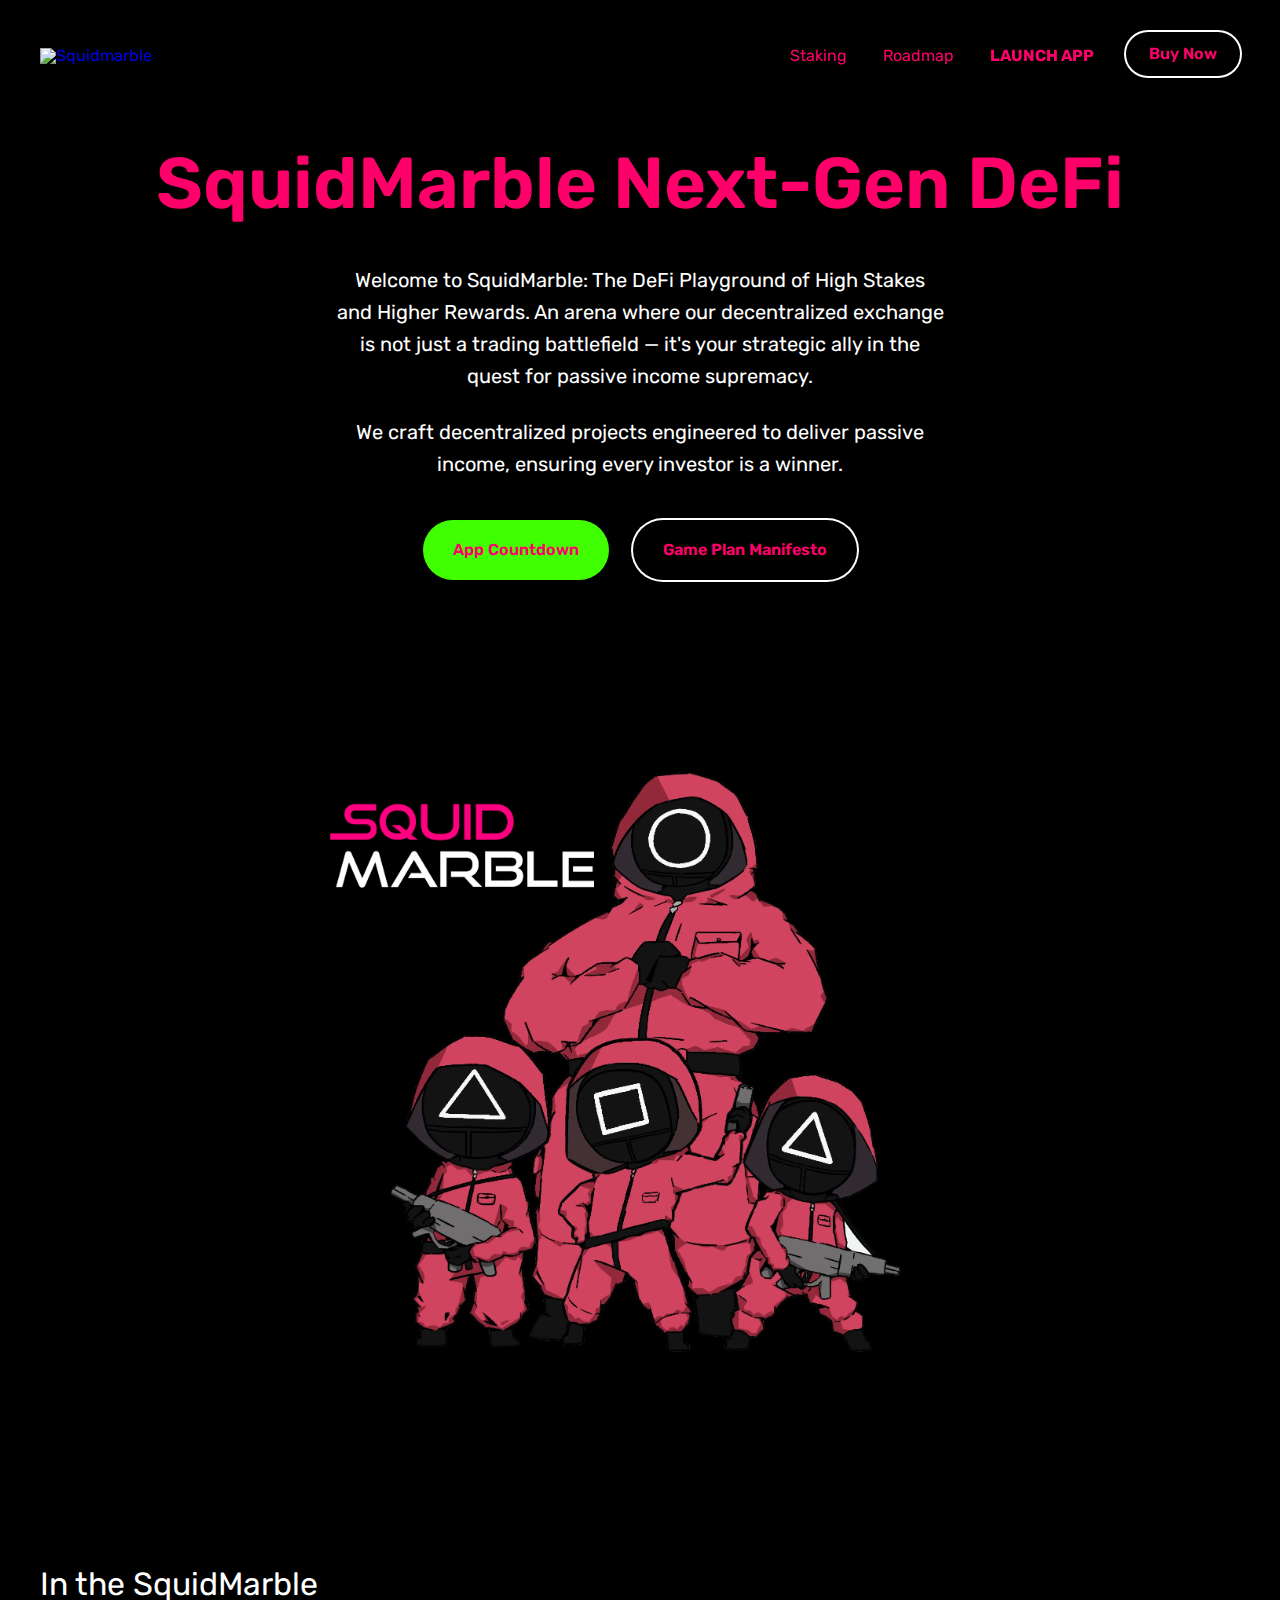
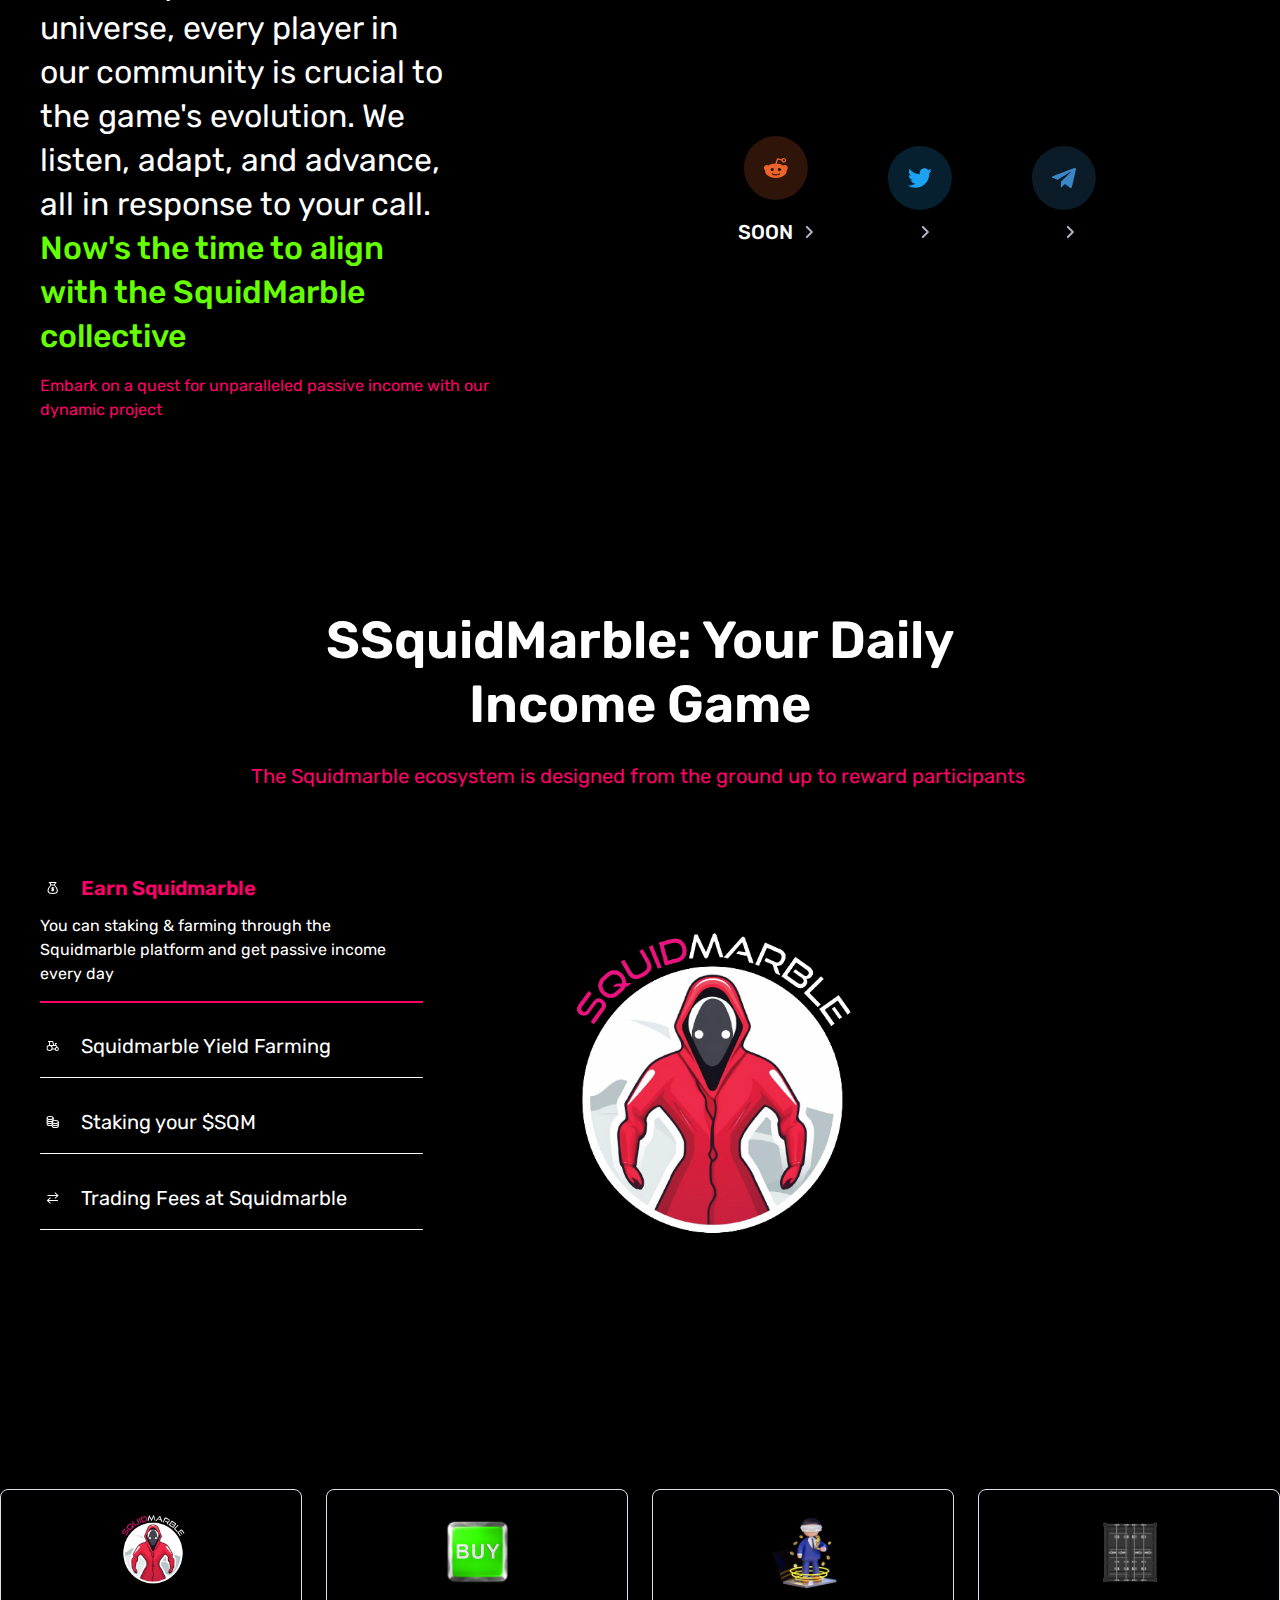
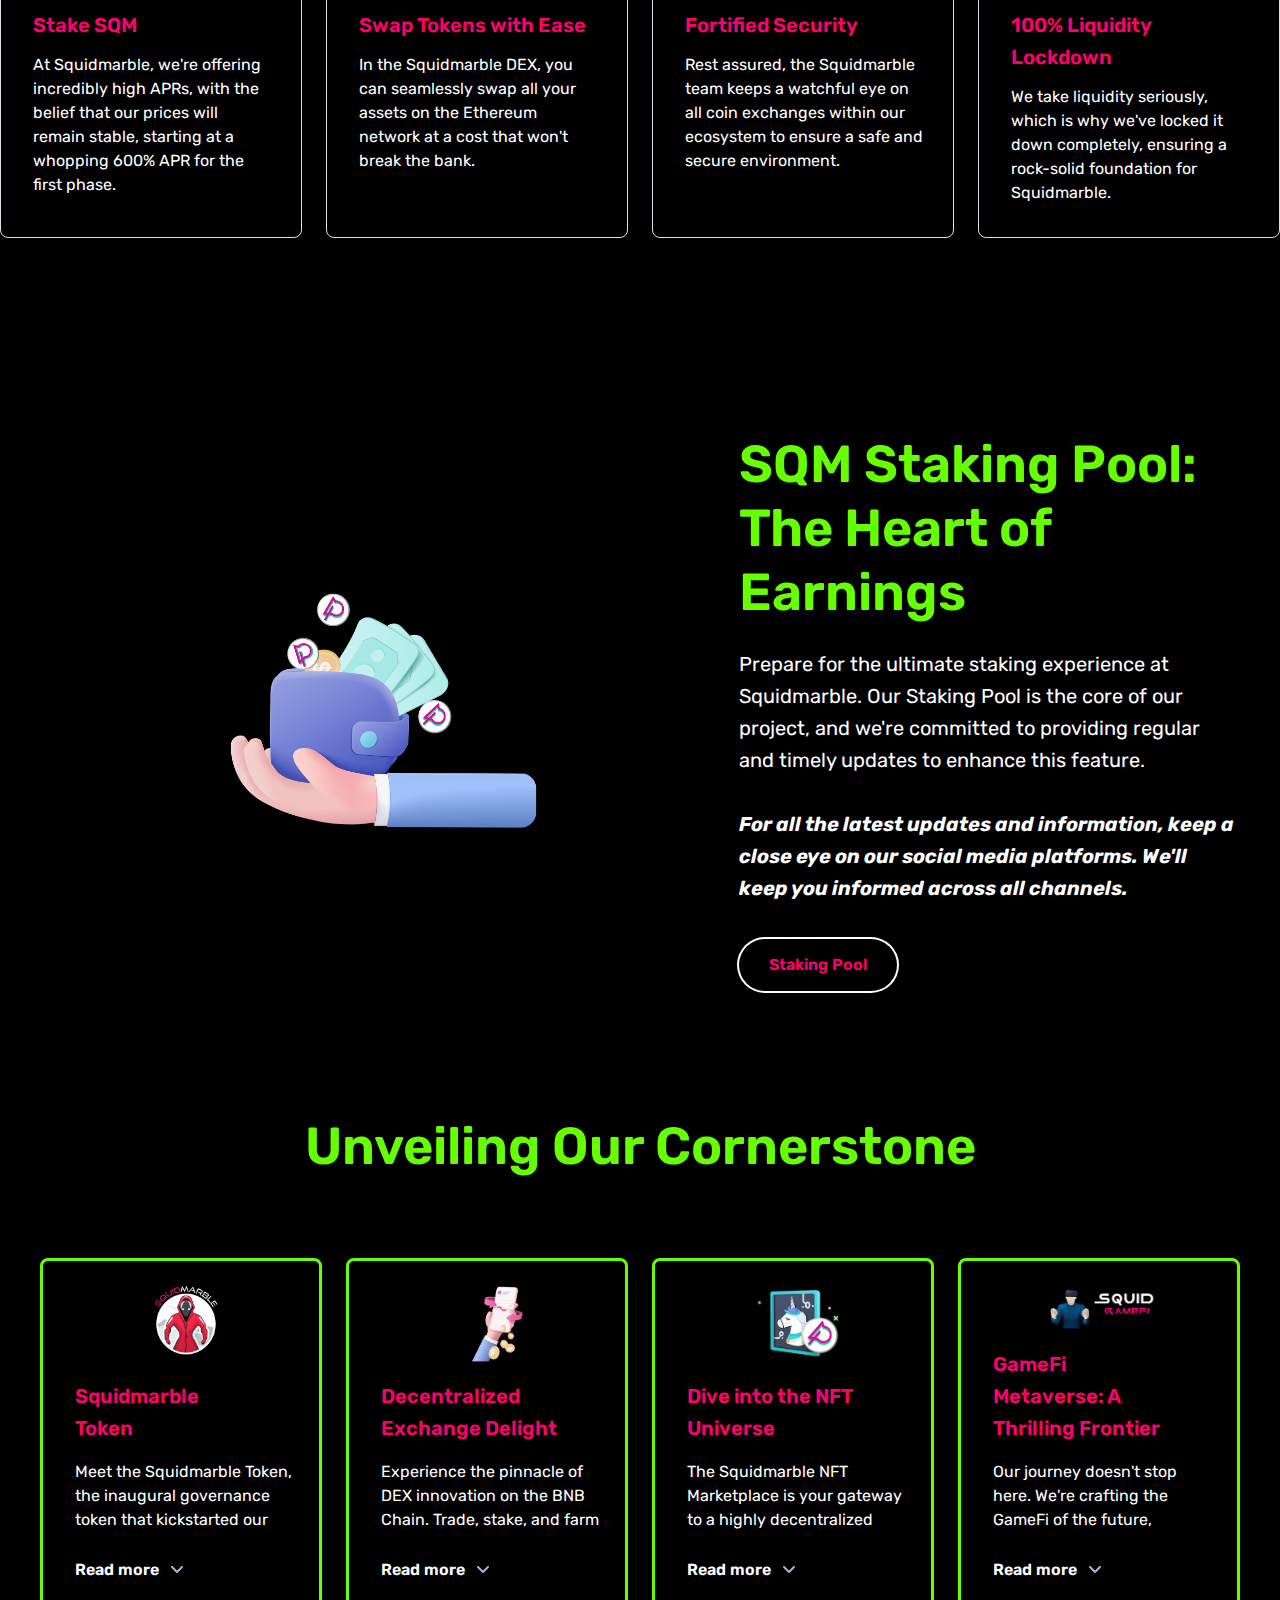
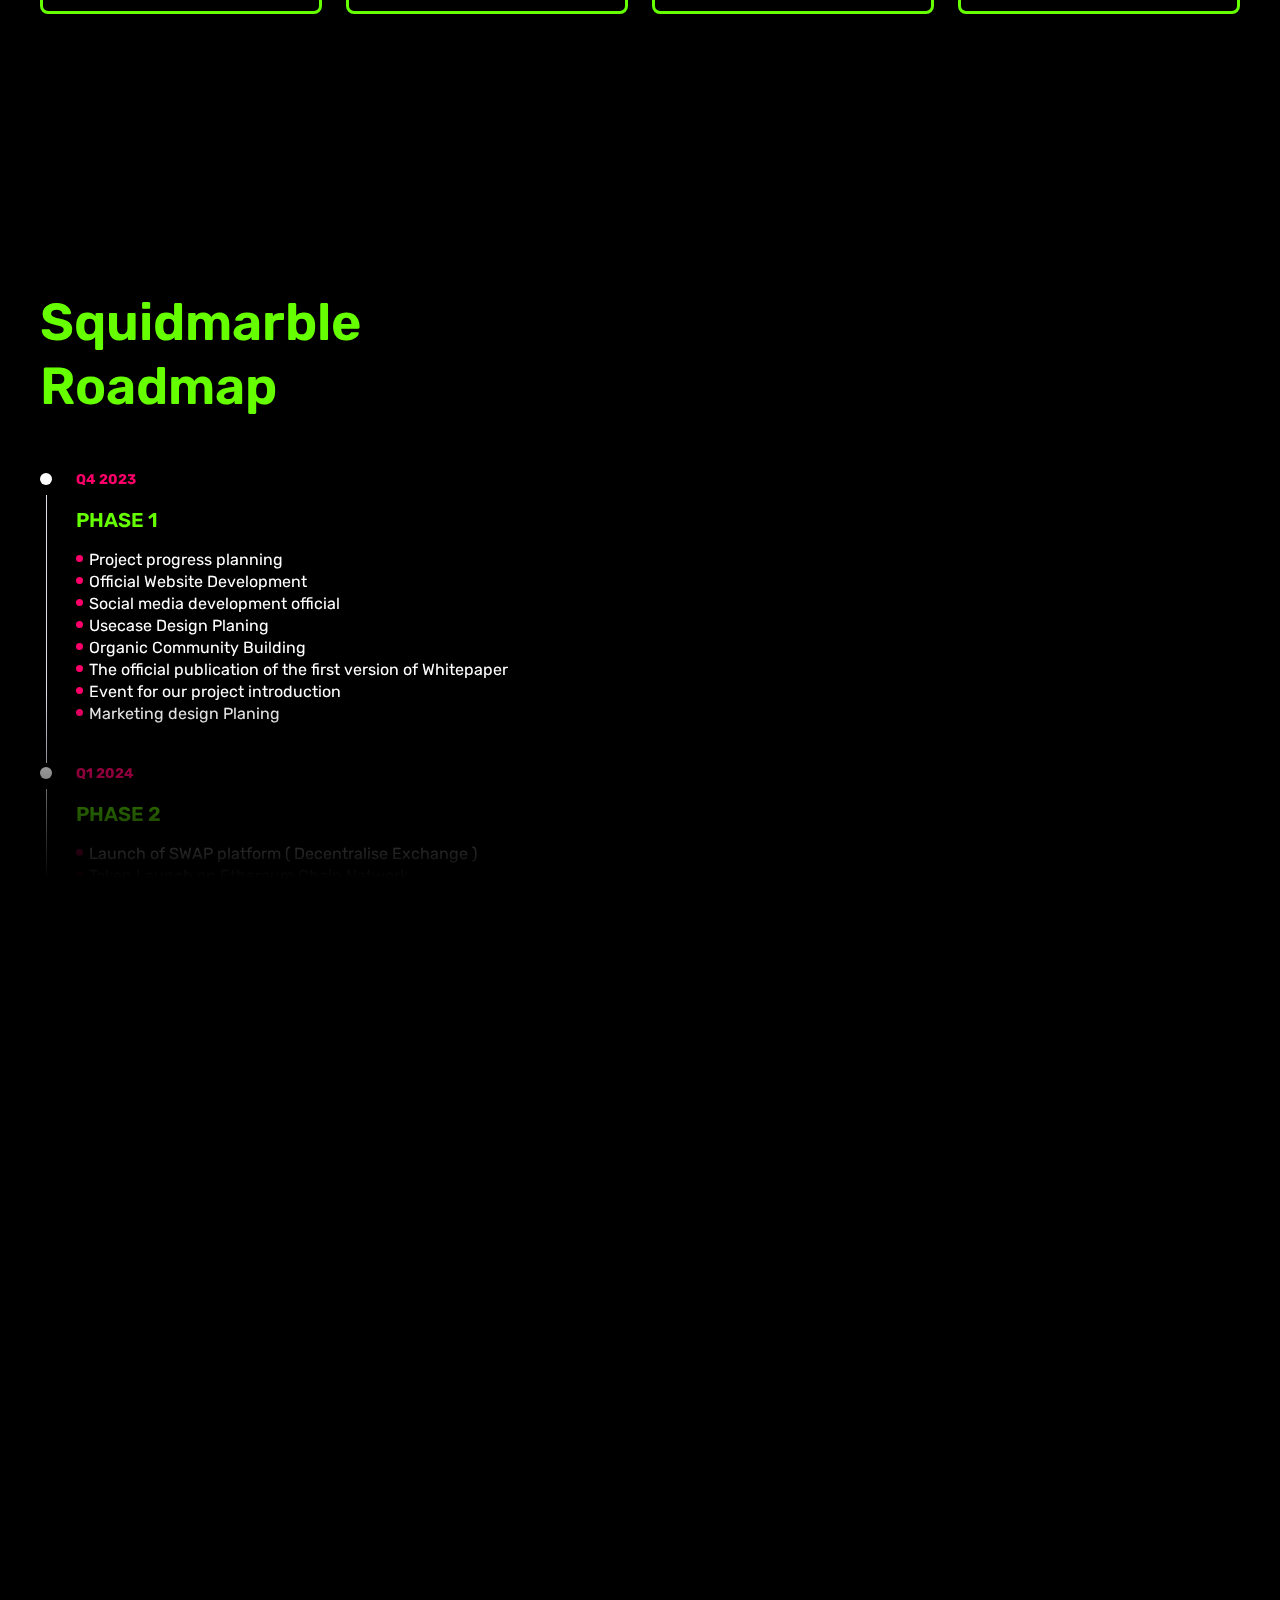
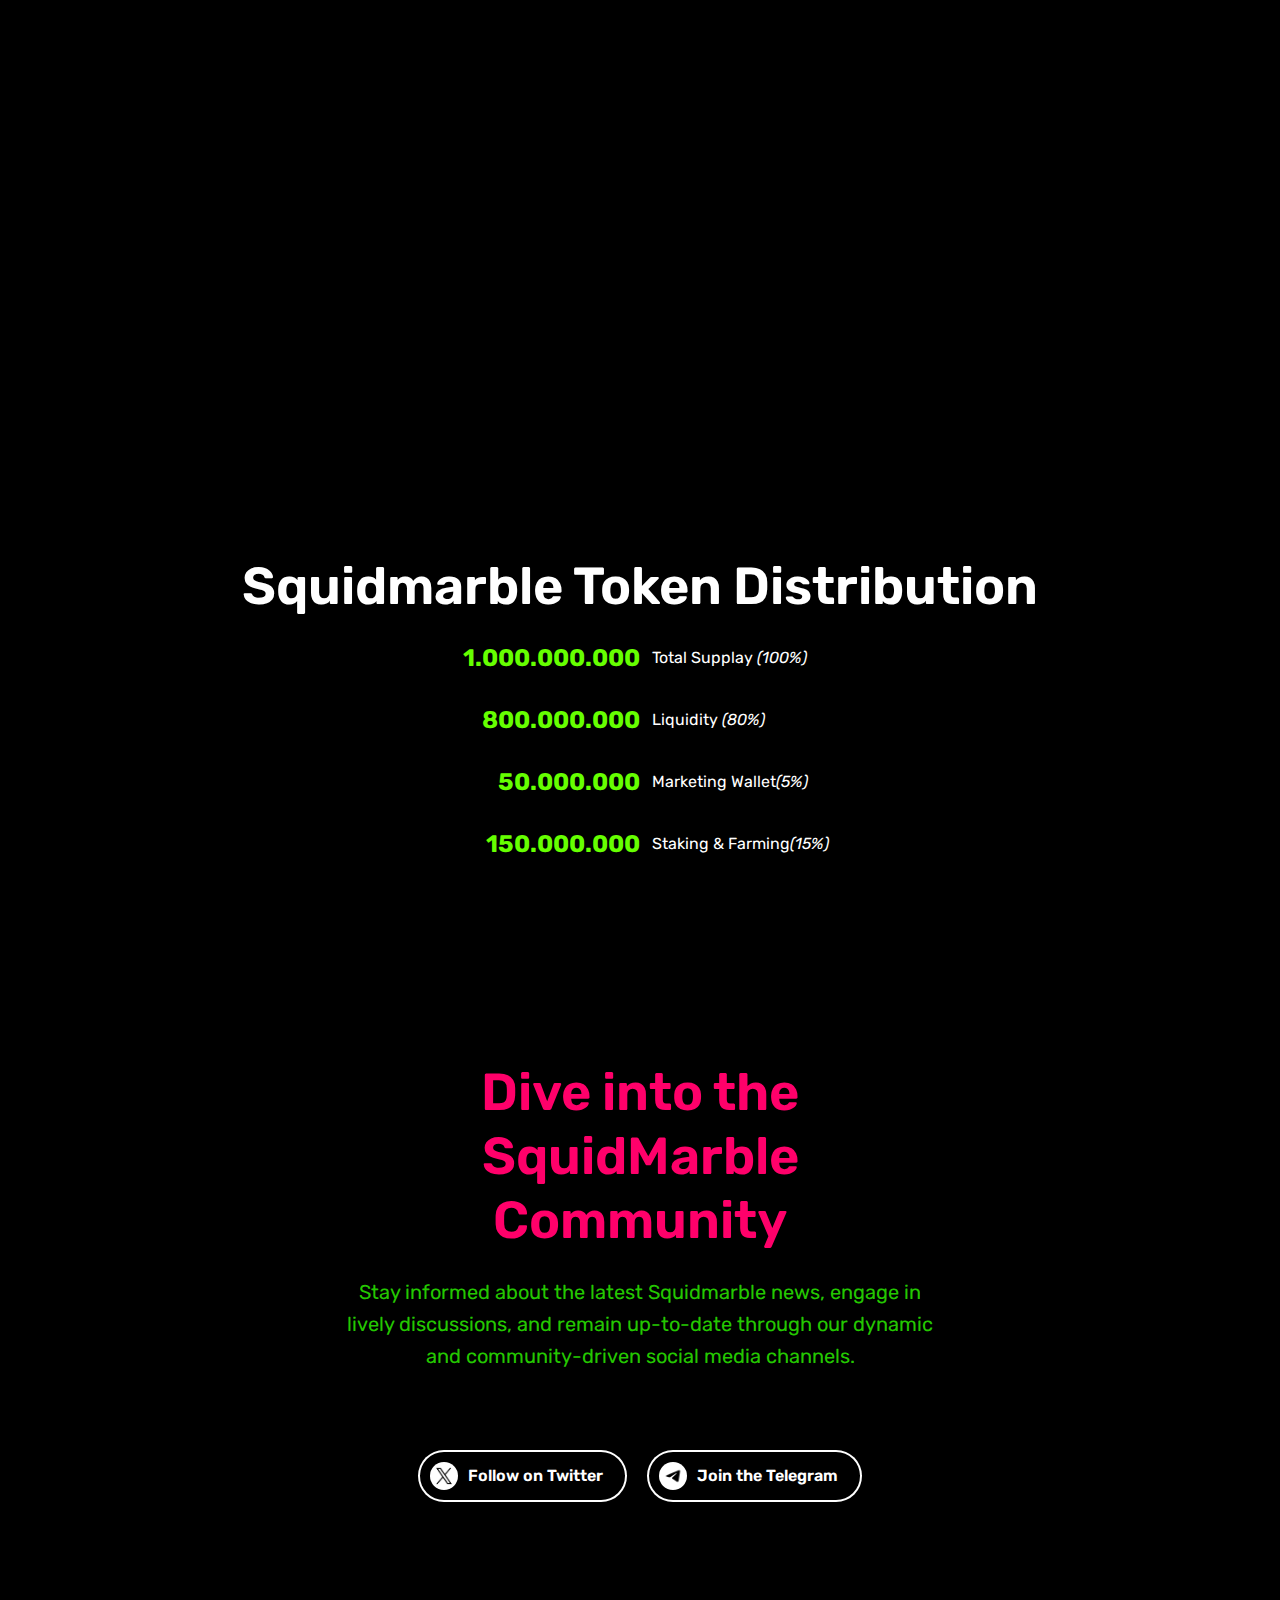
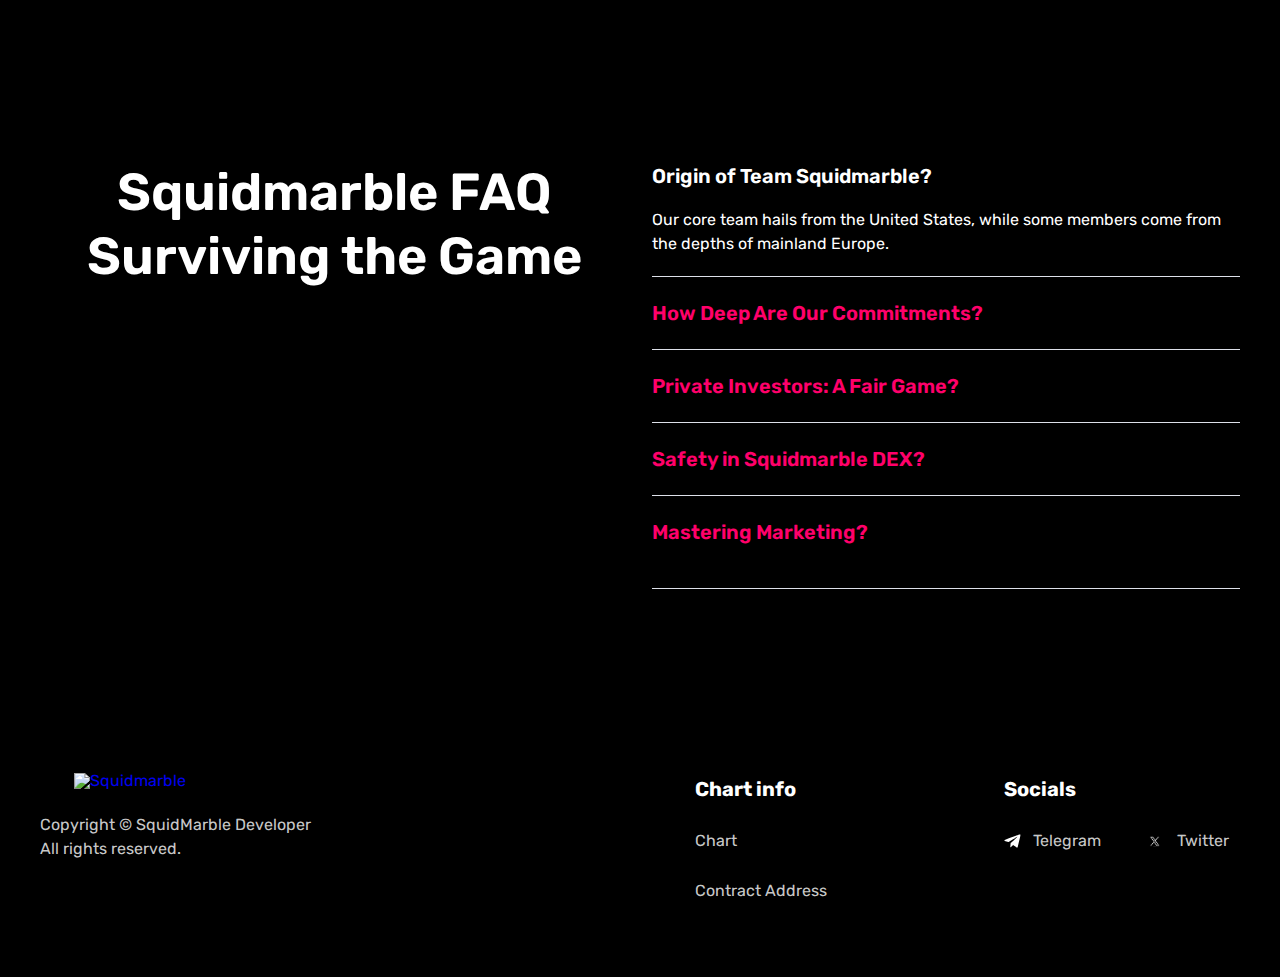
==== commit bfa9223a: ""message"" ====
--- a/index.html
+++ b/index.html
@@ -226,8 +226,8 @@
                             </div>
                         </div>
 
-                        <div class="illustration">
-                            <img src="images/squidmarble_illusgtration.png">
+                        <div class="illustration" style="padding-top: 0;margin-top: 0;">
+                            <img style="width: 100%; padding-top: 0;" src="images/squidmarble_illusgtration.png">
                         </div>
                     </div>
                 </div>
--- a/css/main.css
+++ b/css/main.css
@@ -1789,7 +1789,9 @@
 
 img {
     height: auto;
-    max-width: 100%
+    max-width: 80%;
+    margin-left: auto;
+    margin-right: auto;
 }
 
 button,
@@ -2459,7 +2461,7 @@
     header.primary-header .mobile-header .illustration {
         width: 287px;
         height: 222px;
-        background-image: url
+       
     }
 }
 
@@ -3047,7 +3049,11 @@
         margin-top: 40px
     }
 }
-
+@media (max-width:1283px) {
+    img{
+        max-width: 50%;
+    }
+}
 .socials-section .row {
     display: grid;
     -webkit-box-align: center;
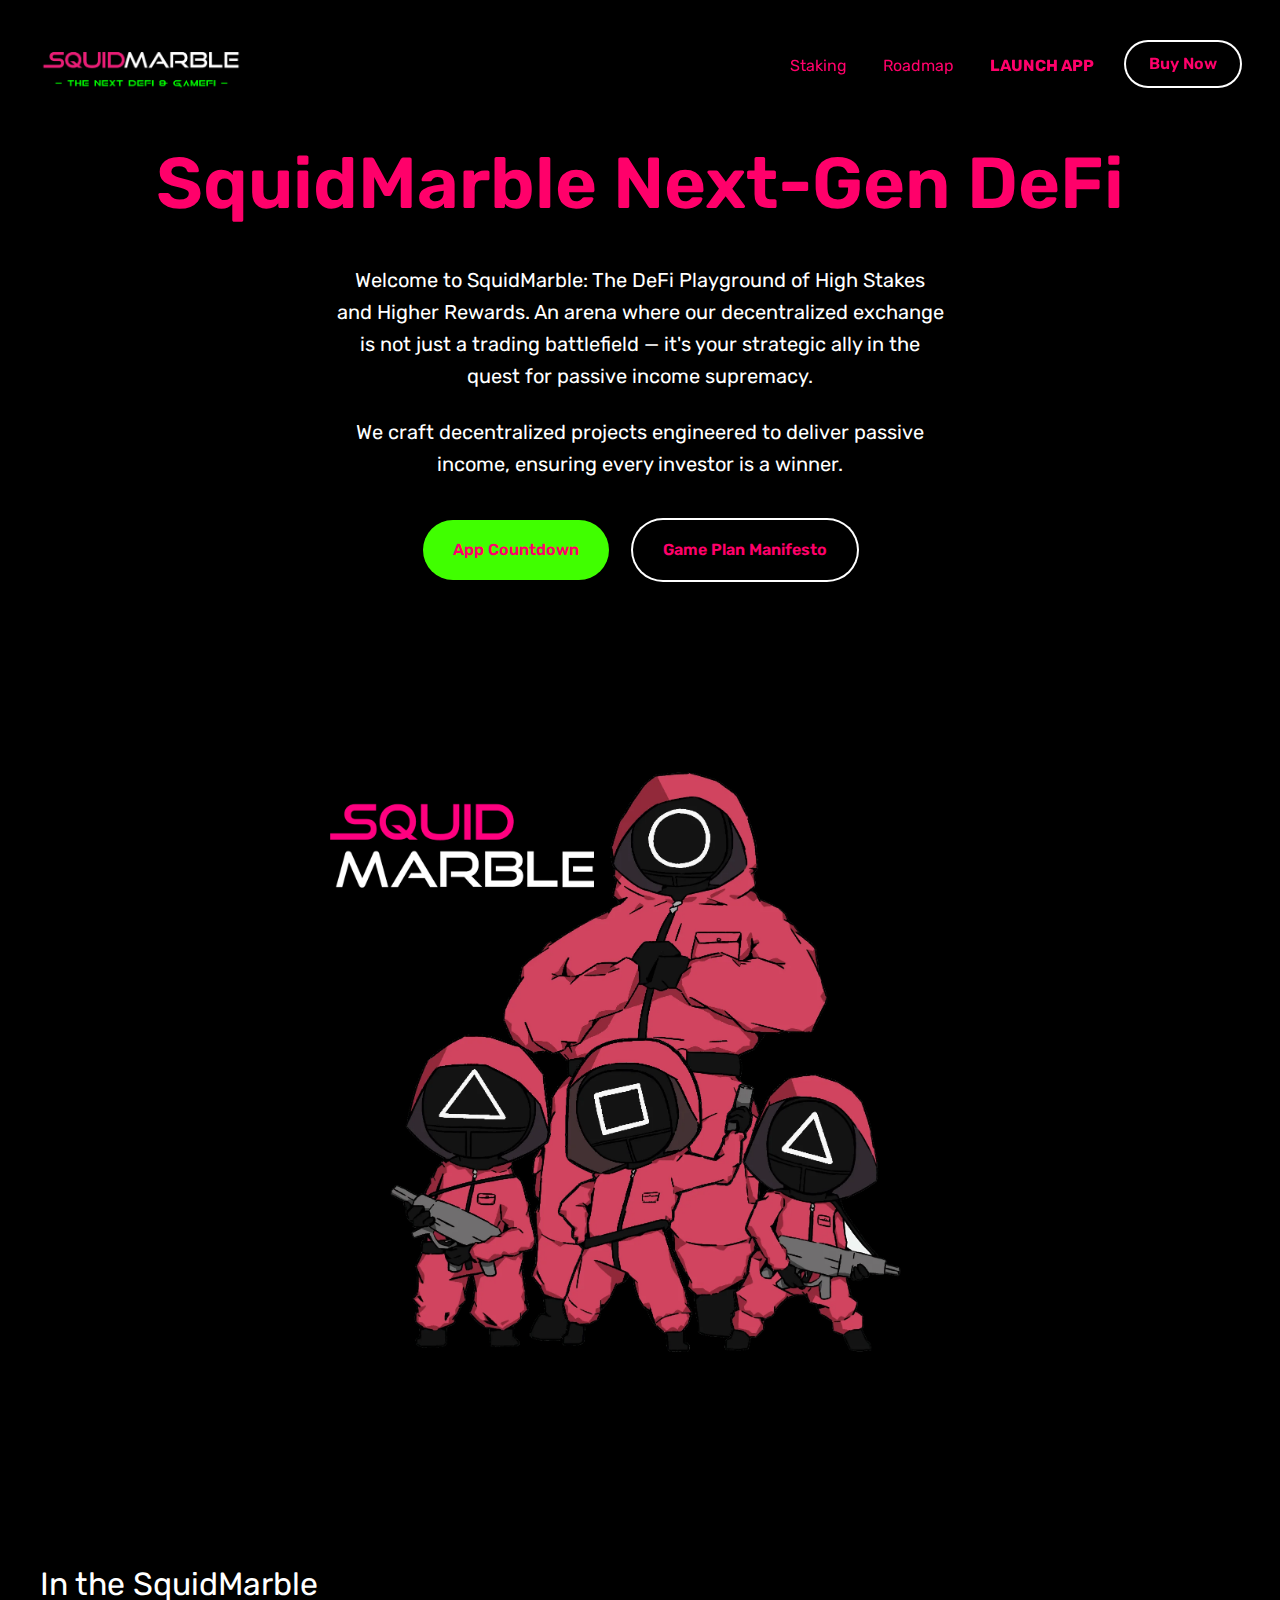
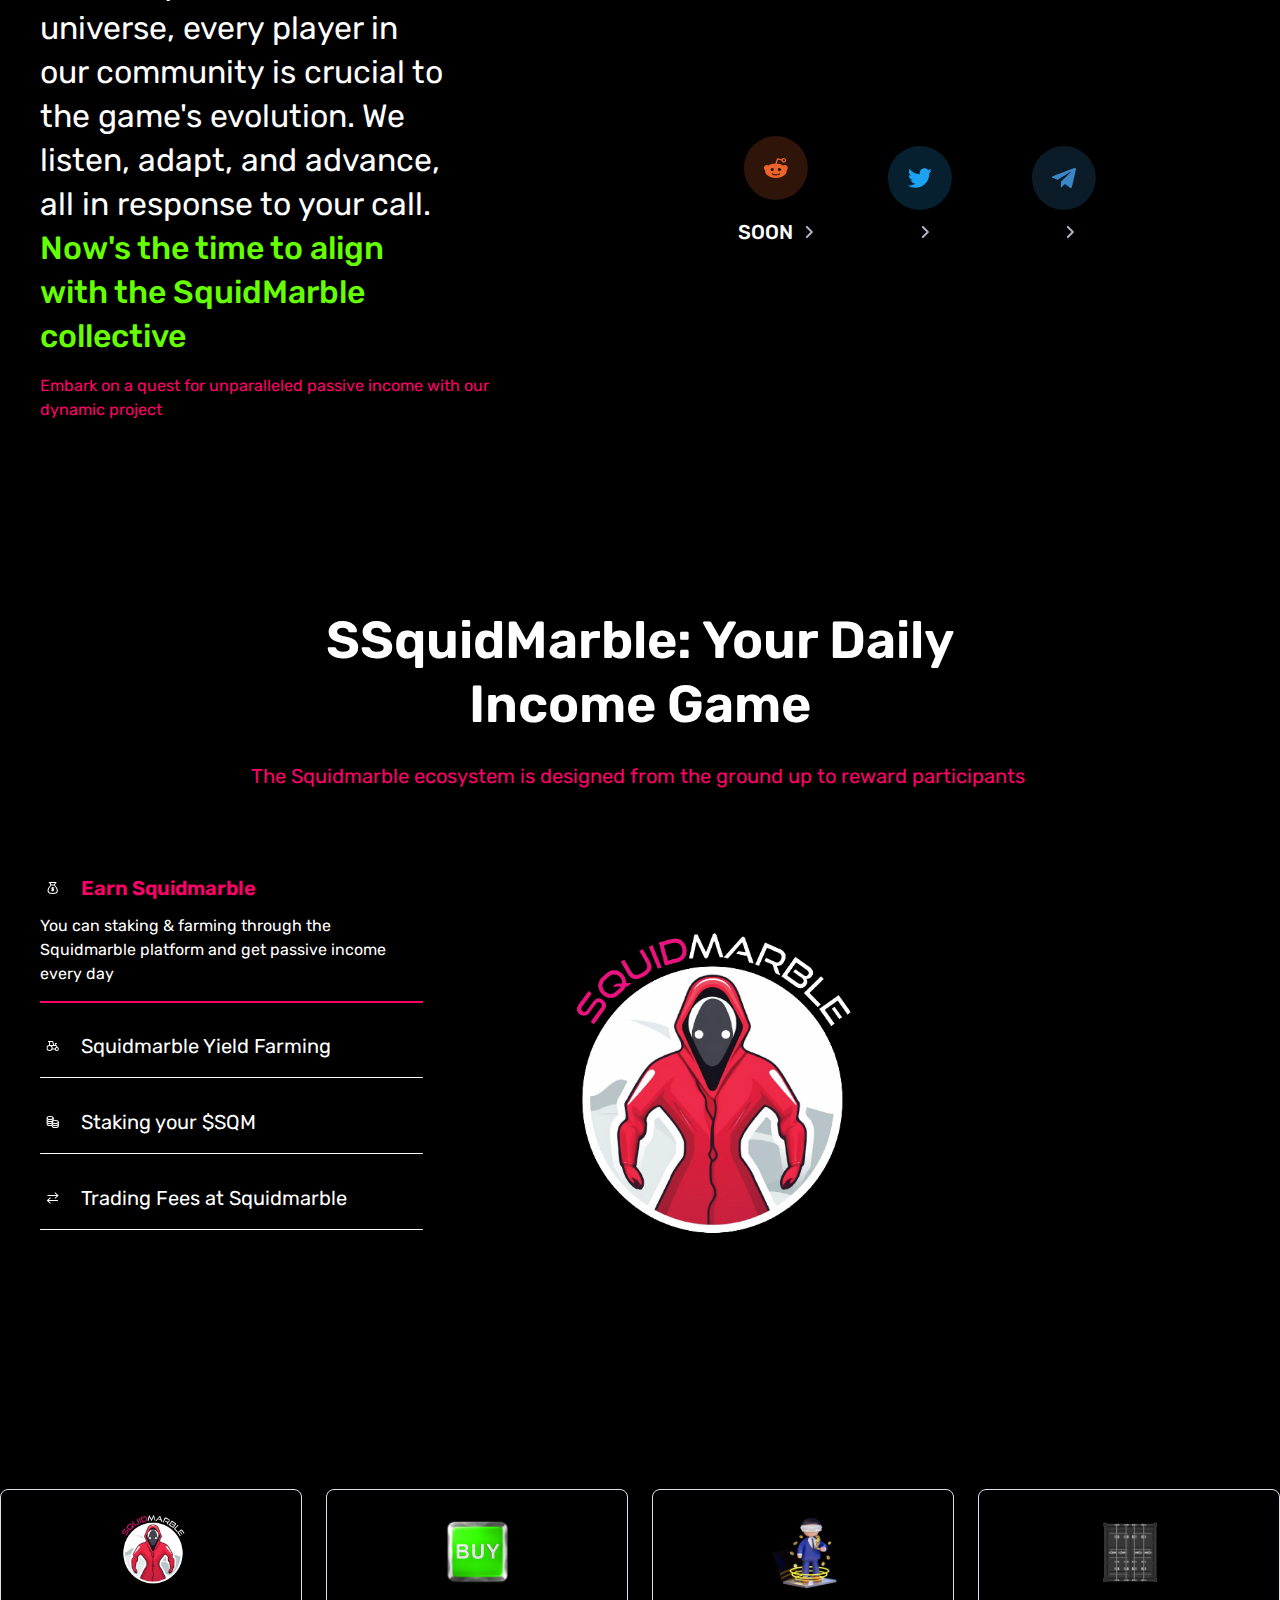
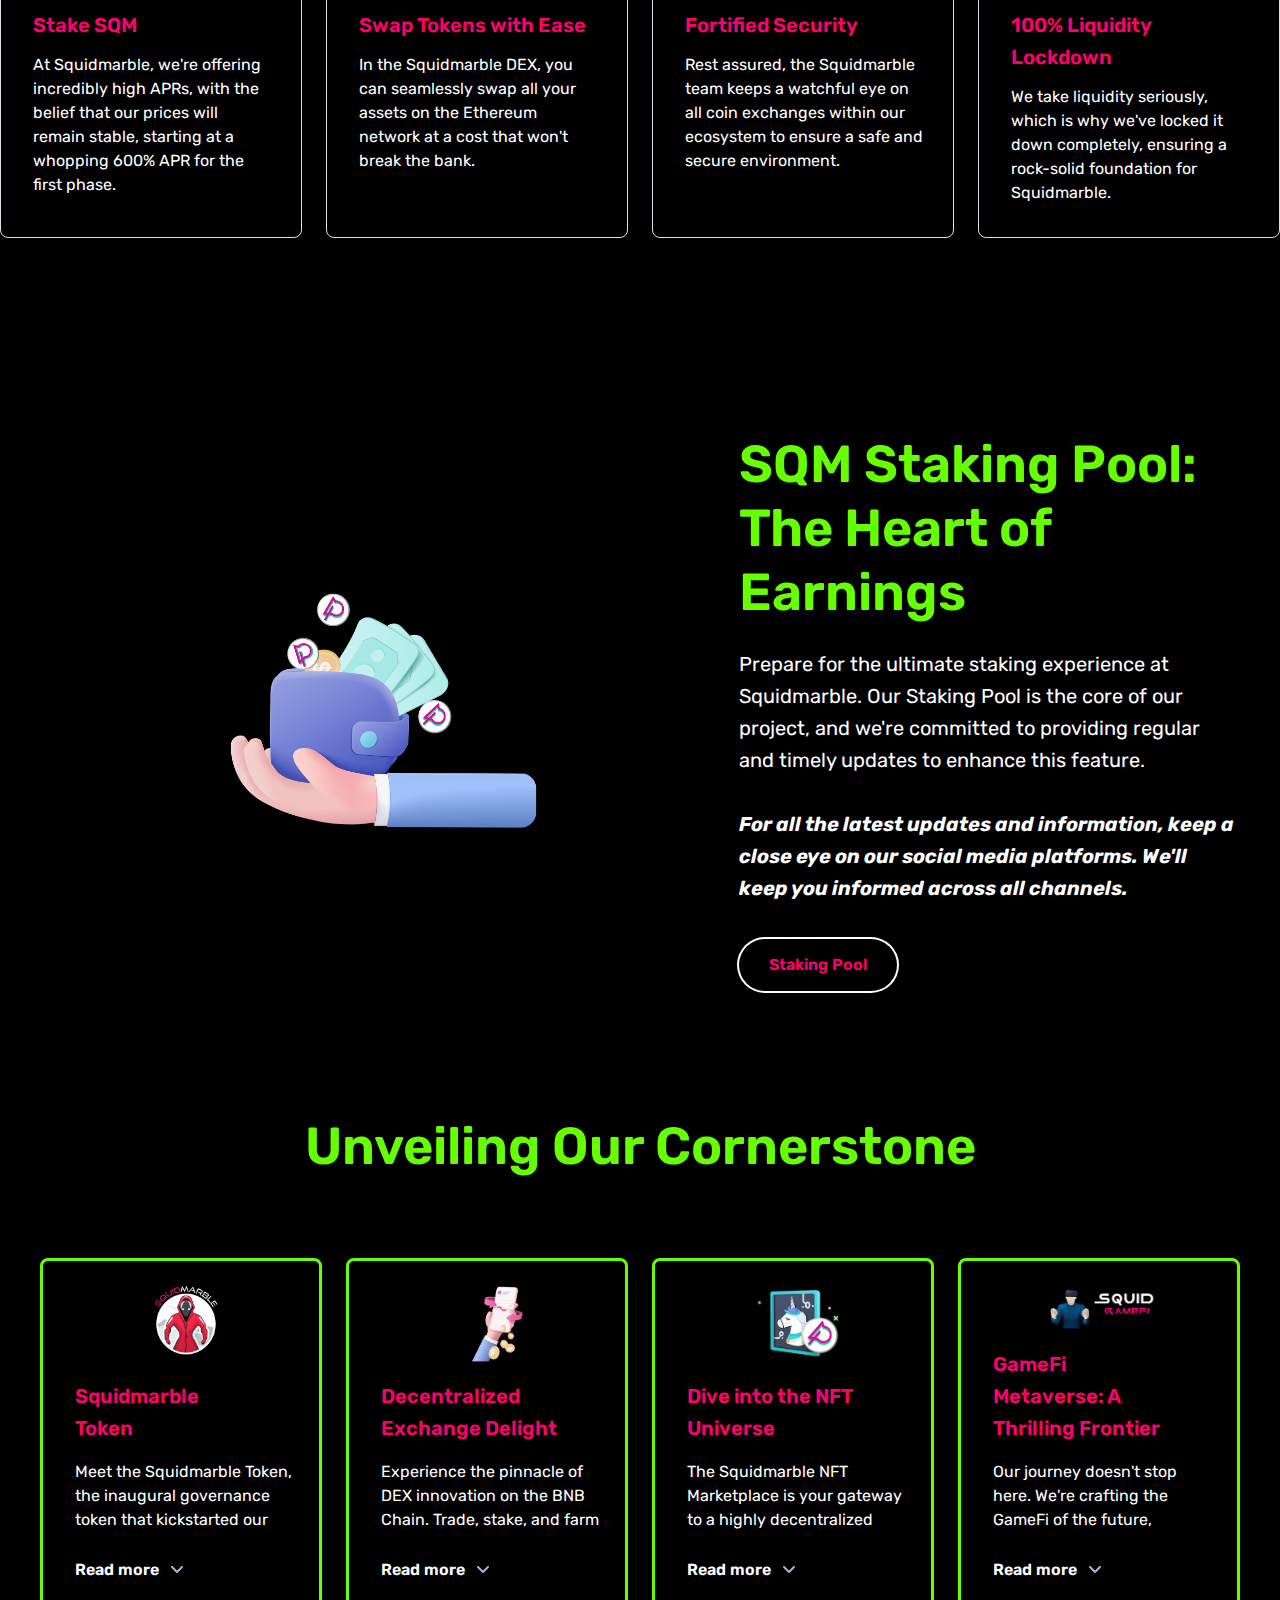
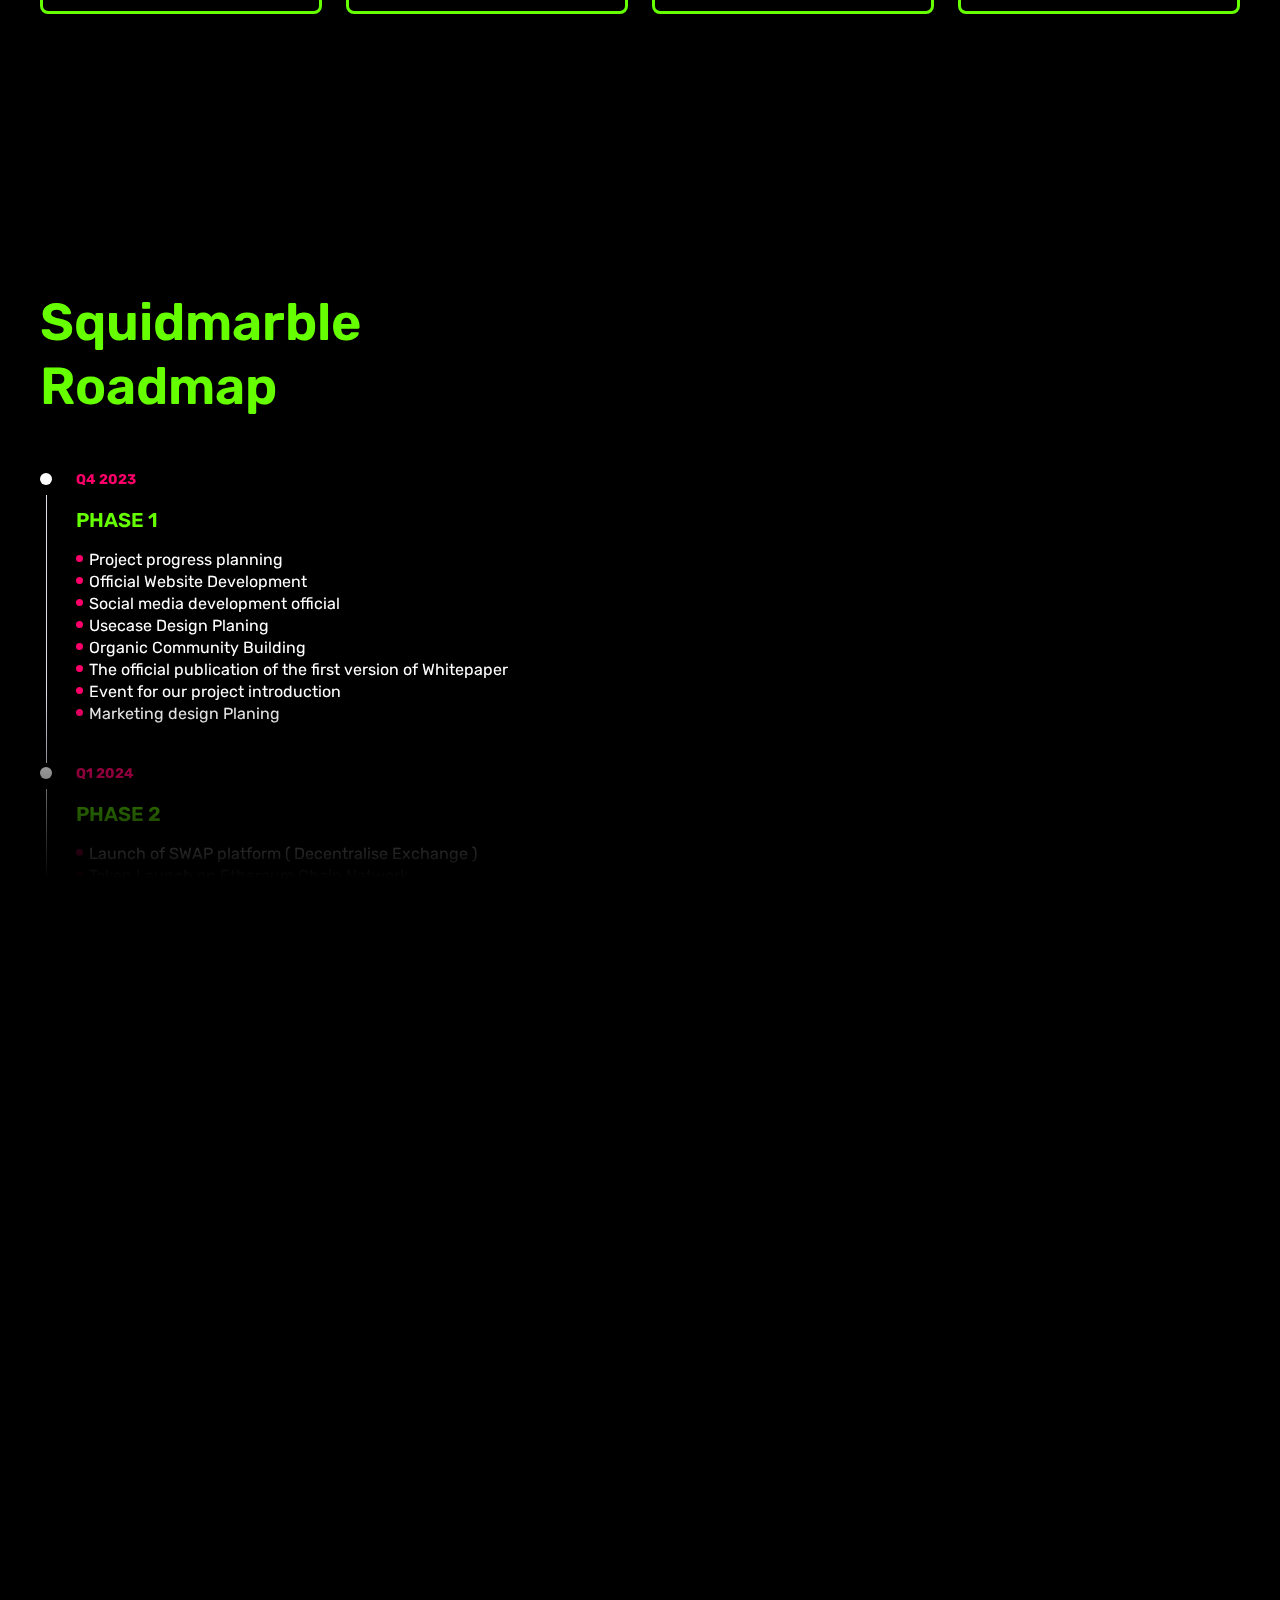
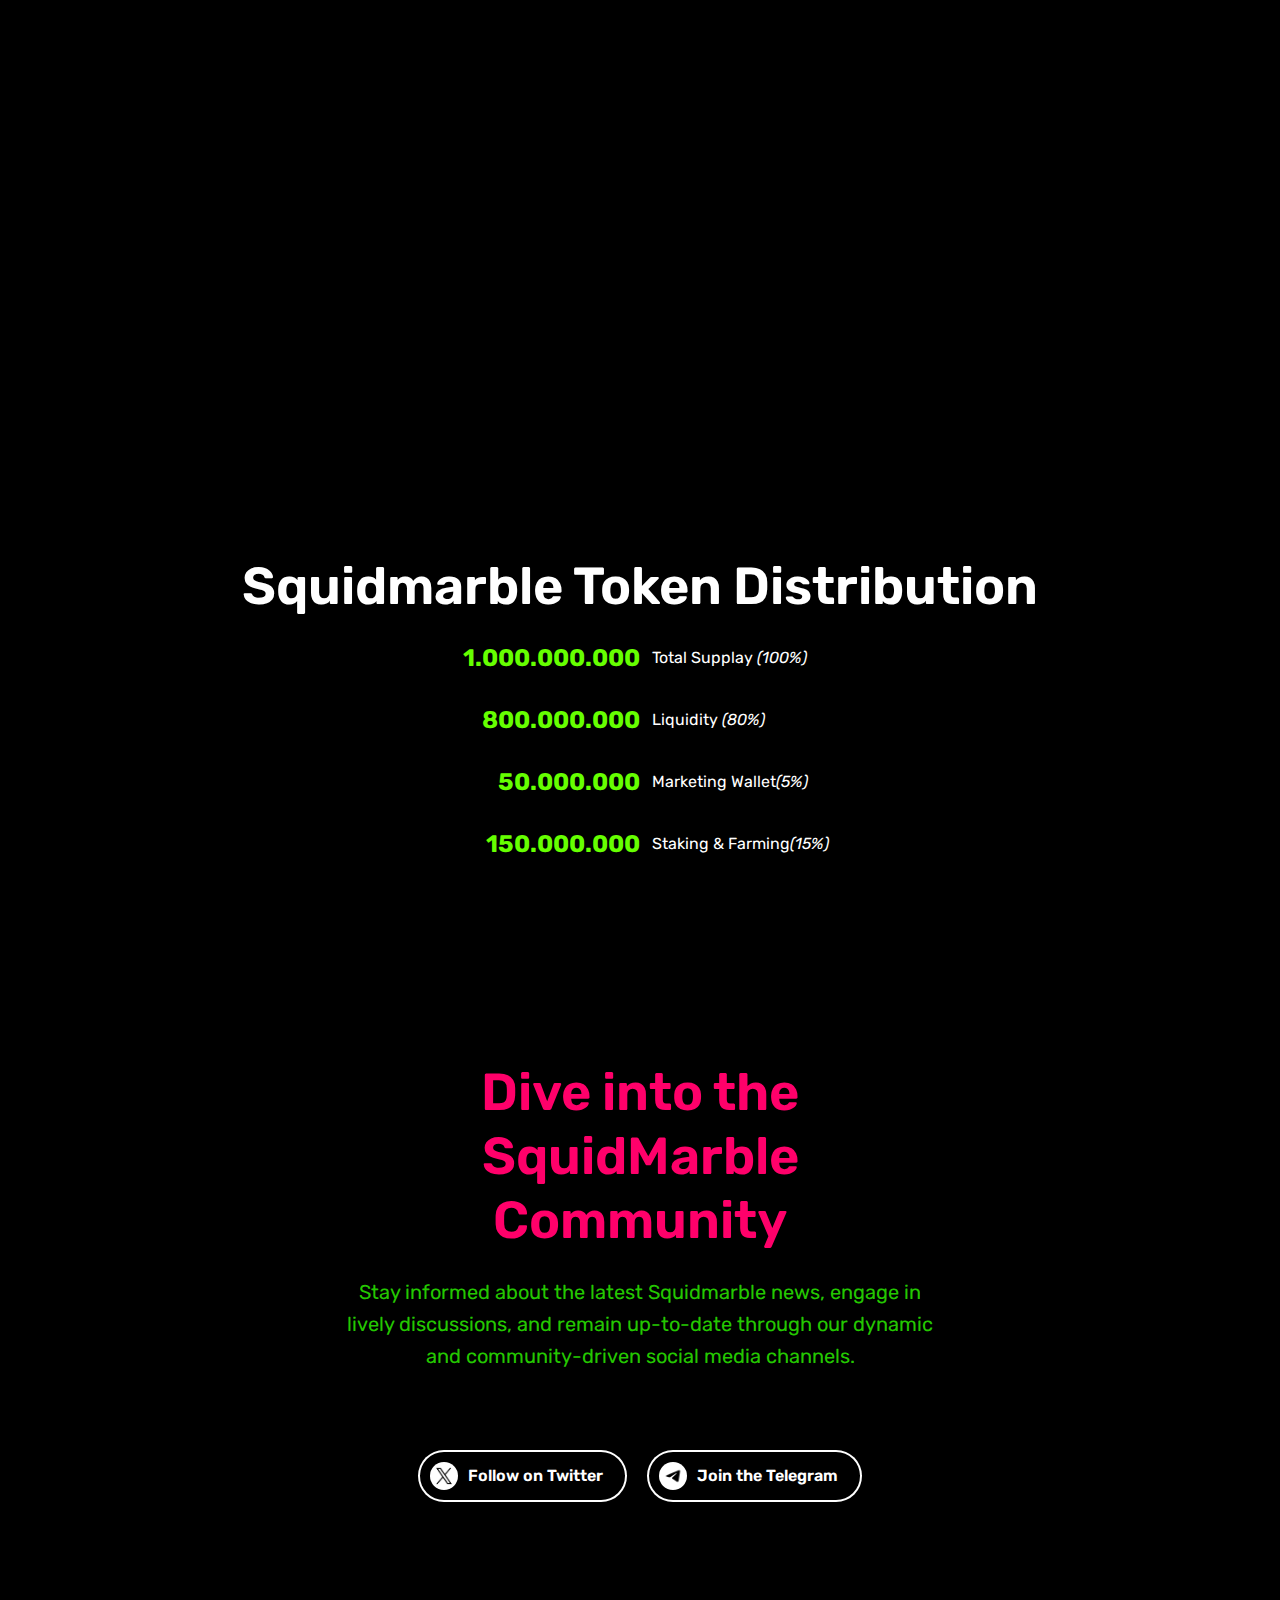
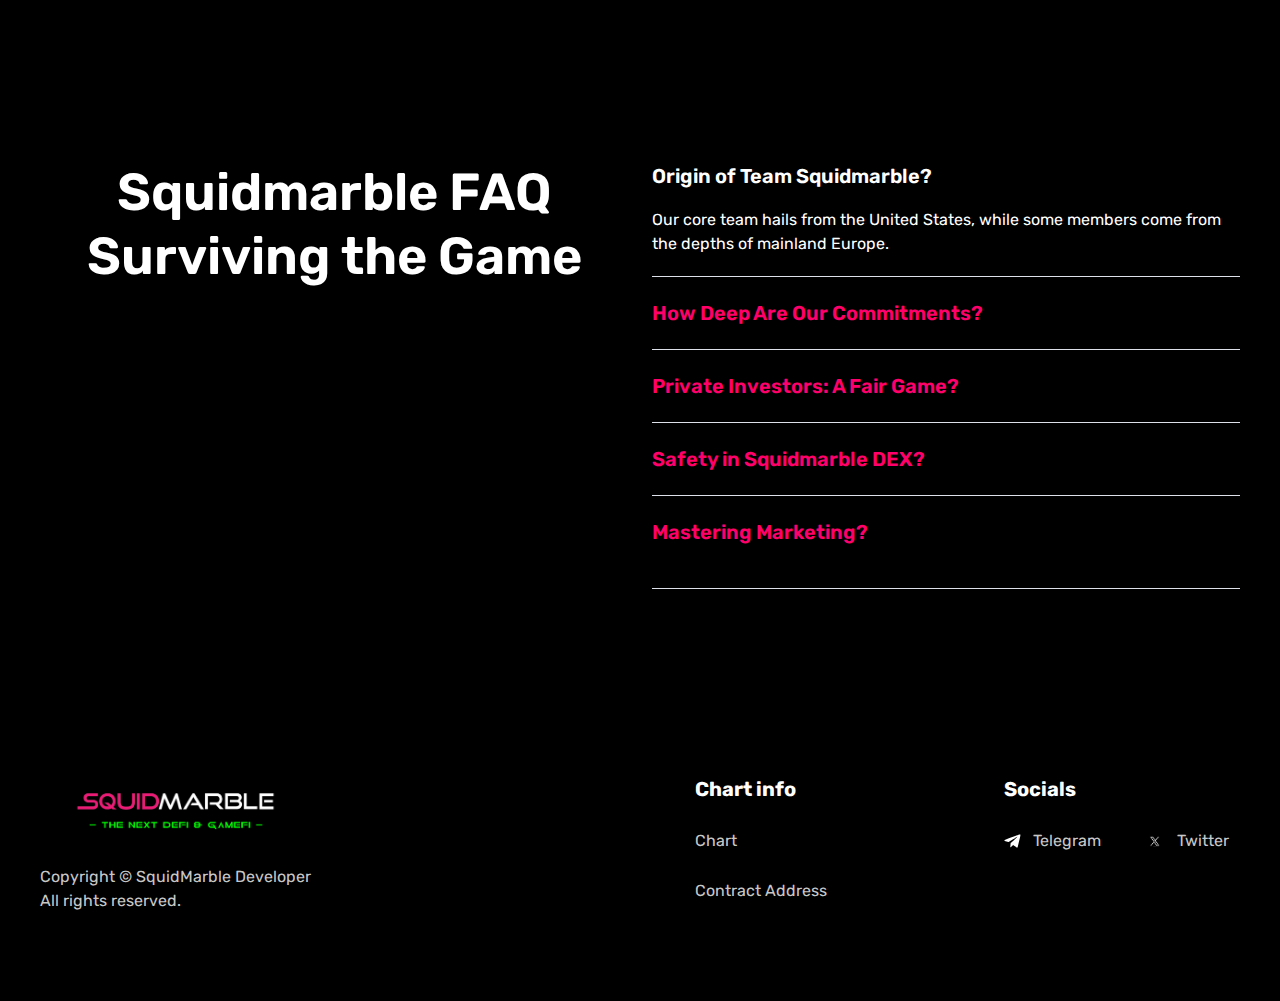
==== commit 53961a7e: "Update index.html" ====
--- a/index.html
+++ b/index.html
@@ -105,7 +105,7 @@
                 <div class="row">
                     <div class="logo">
                         <a href="index.html">
-                            <img src="images/Squidmarble.png" alt="Squidmarble">
+                            <img src="images/logo.png">
                         </a>
                     </div>
                     <div class="flex-right">
@@ -1549,7 +1549,7 @@
                                 <div class="left-side">
                                     <div class="logo">
                                         <a href="index.html">
-                                            <img src="images/Squidmarble.png" alt="Squidmarble">
+                                            <img src="images/logo.png">
                                         </a>
                                     </div>
 
@@ -1604,4 +1604,4 @@
                 
             </body>
             <script type="text/javascript" src="js/app.bundle.js"></script>
-</html>+</html>
